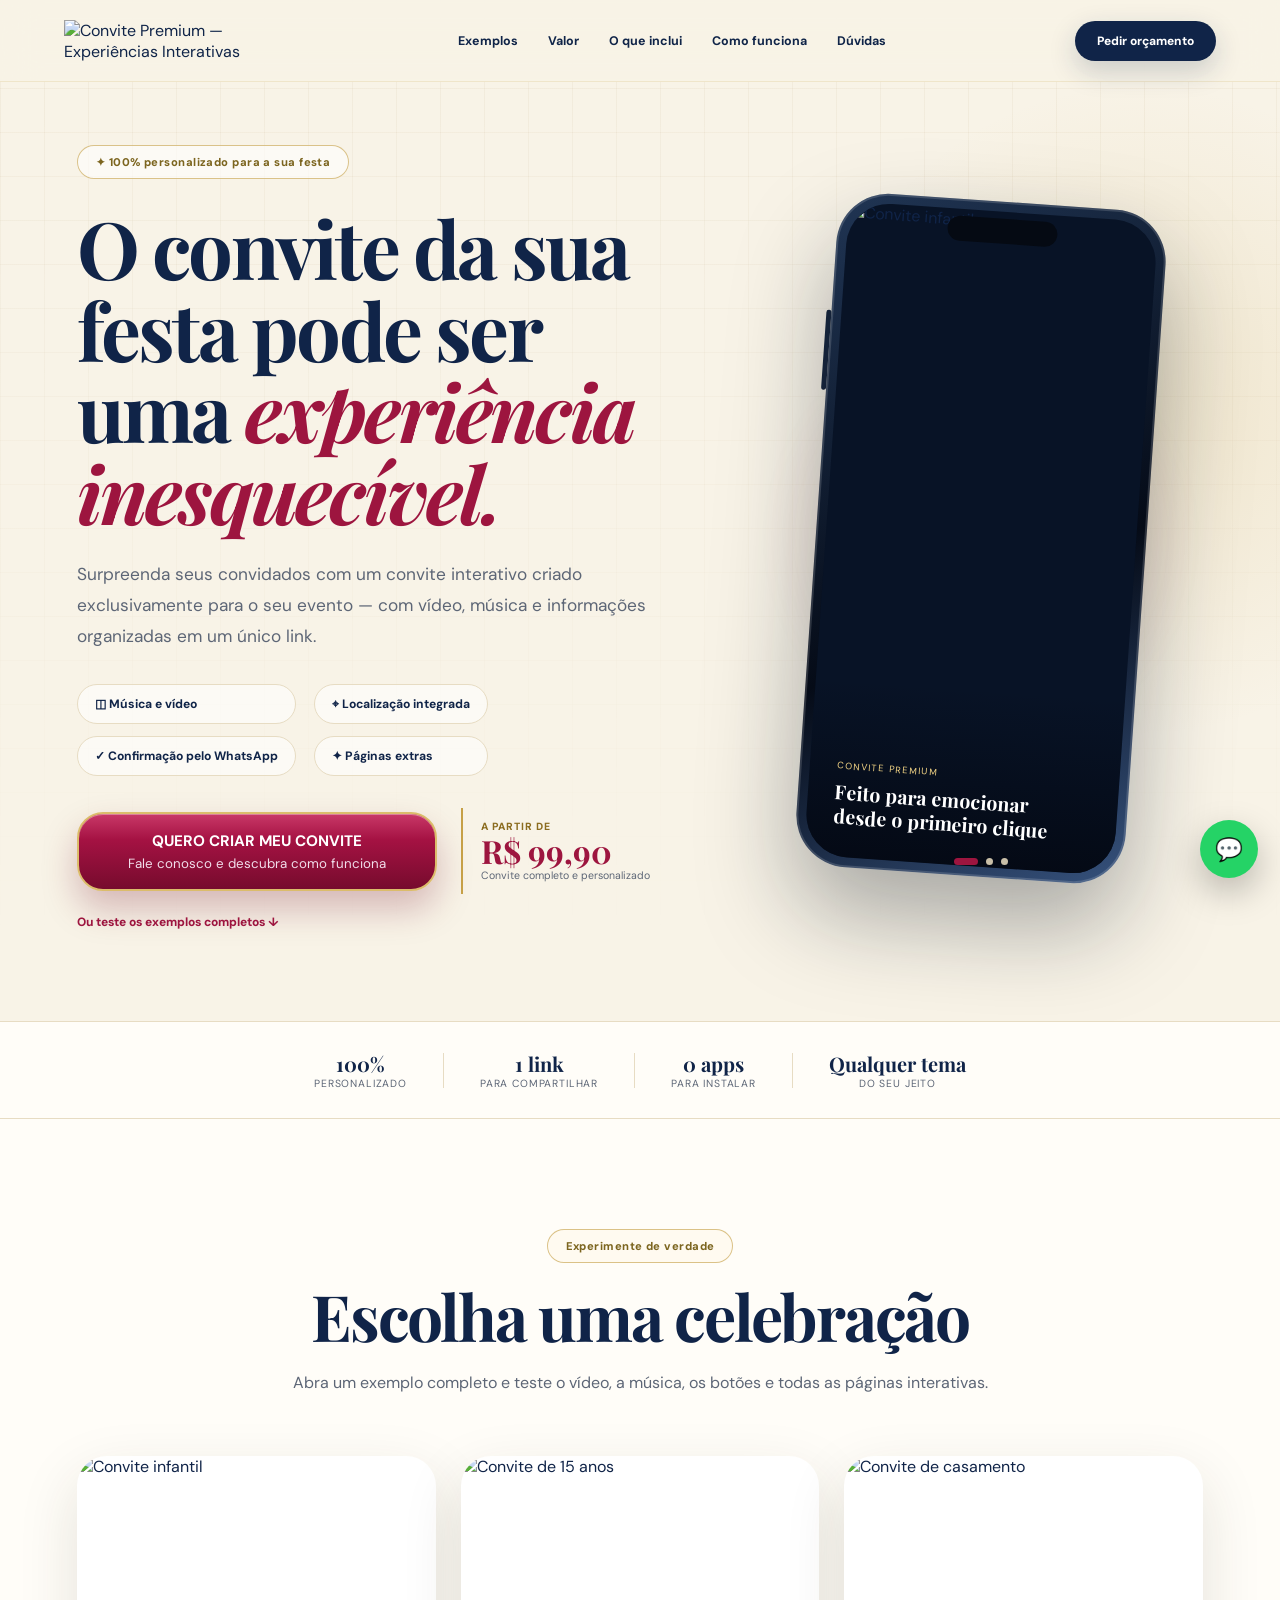
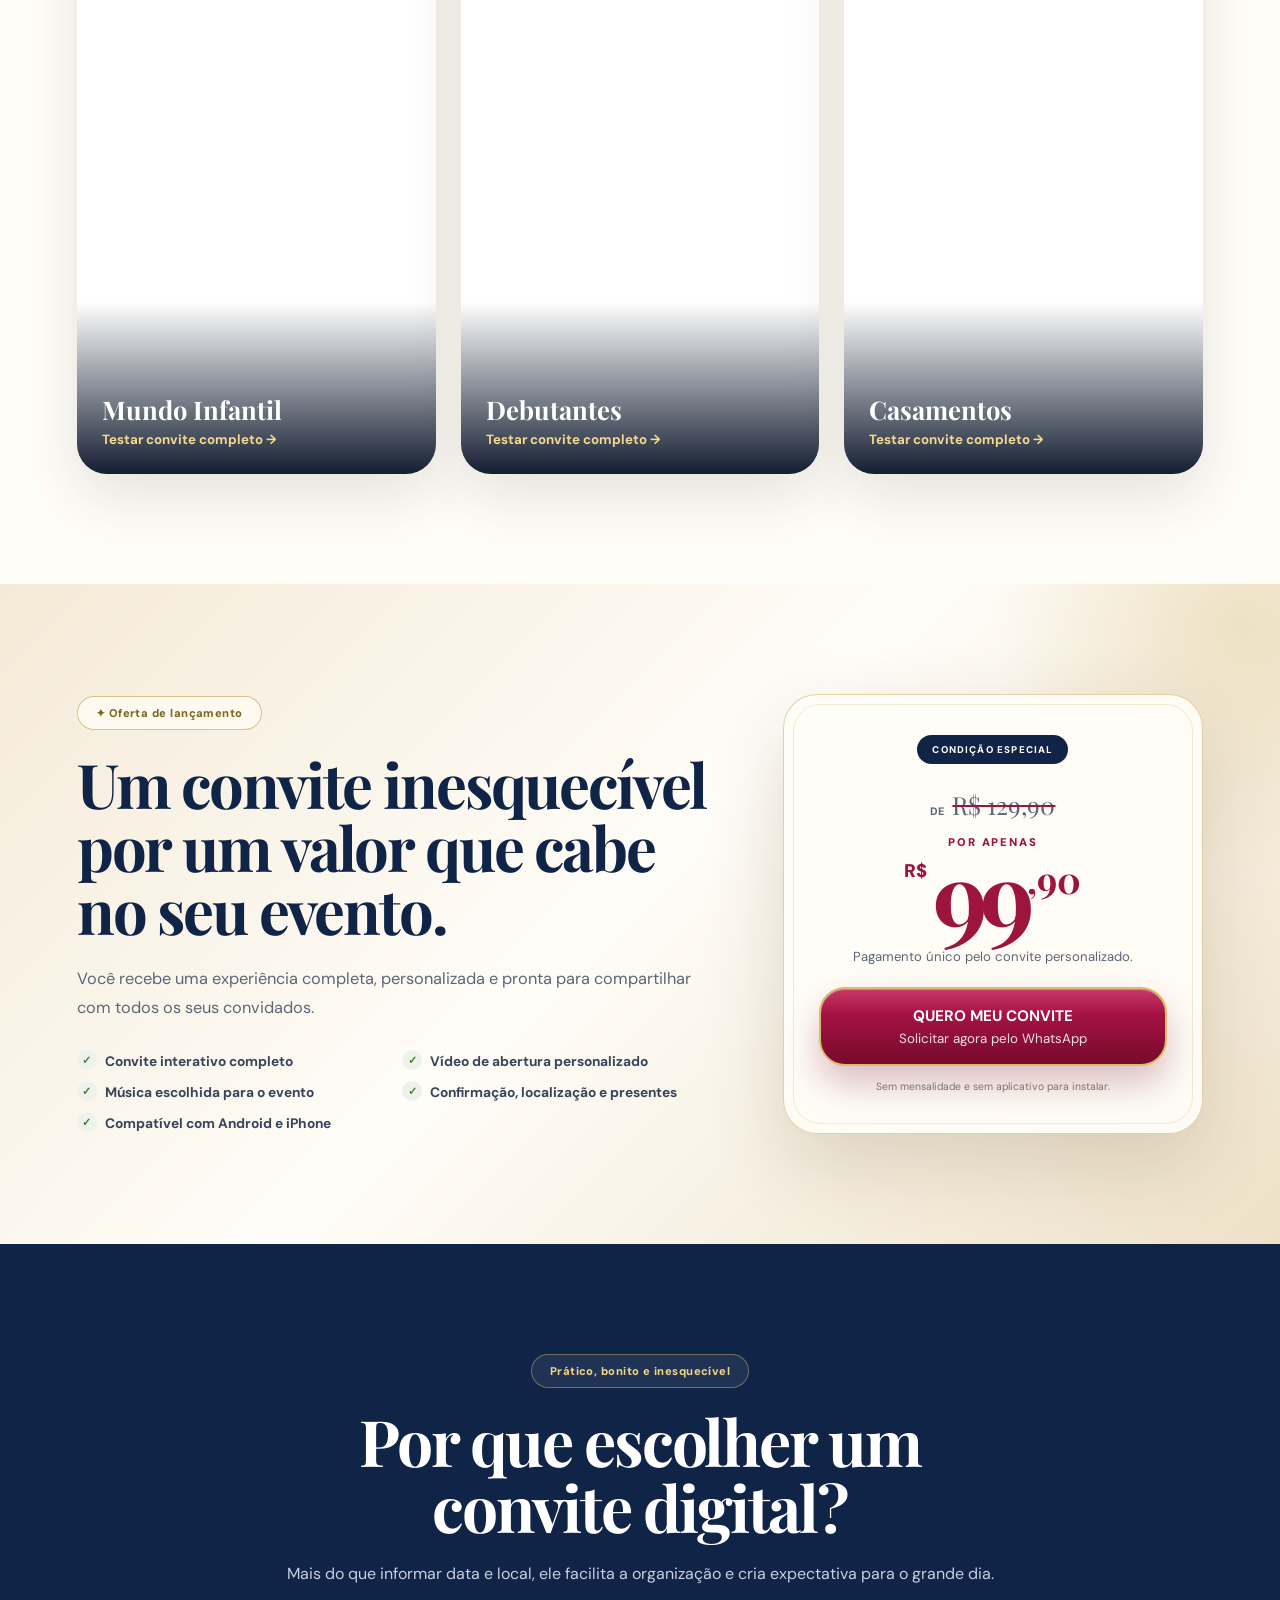
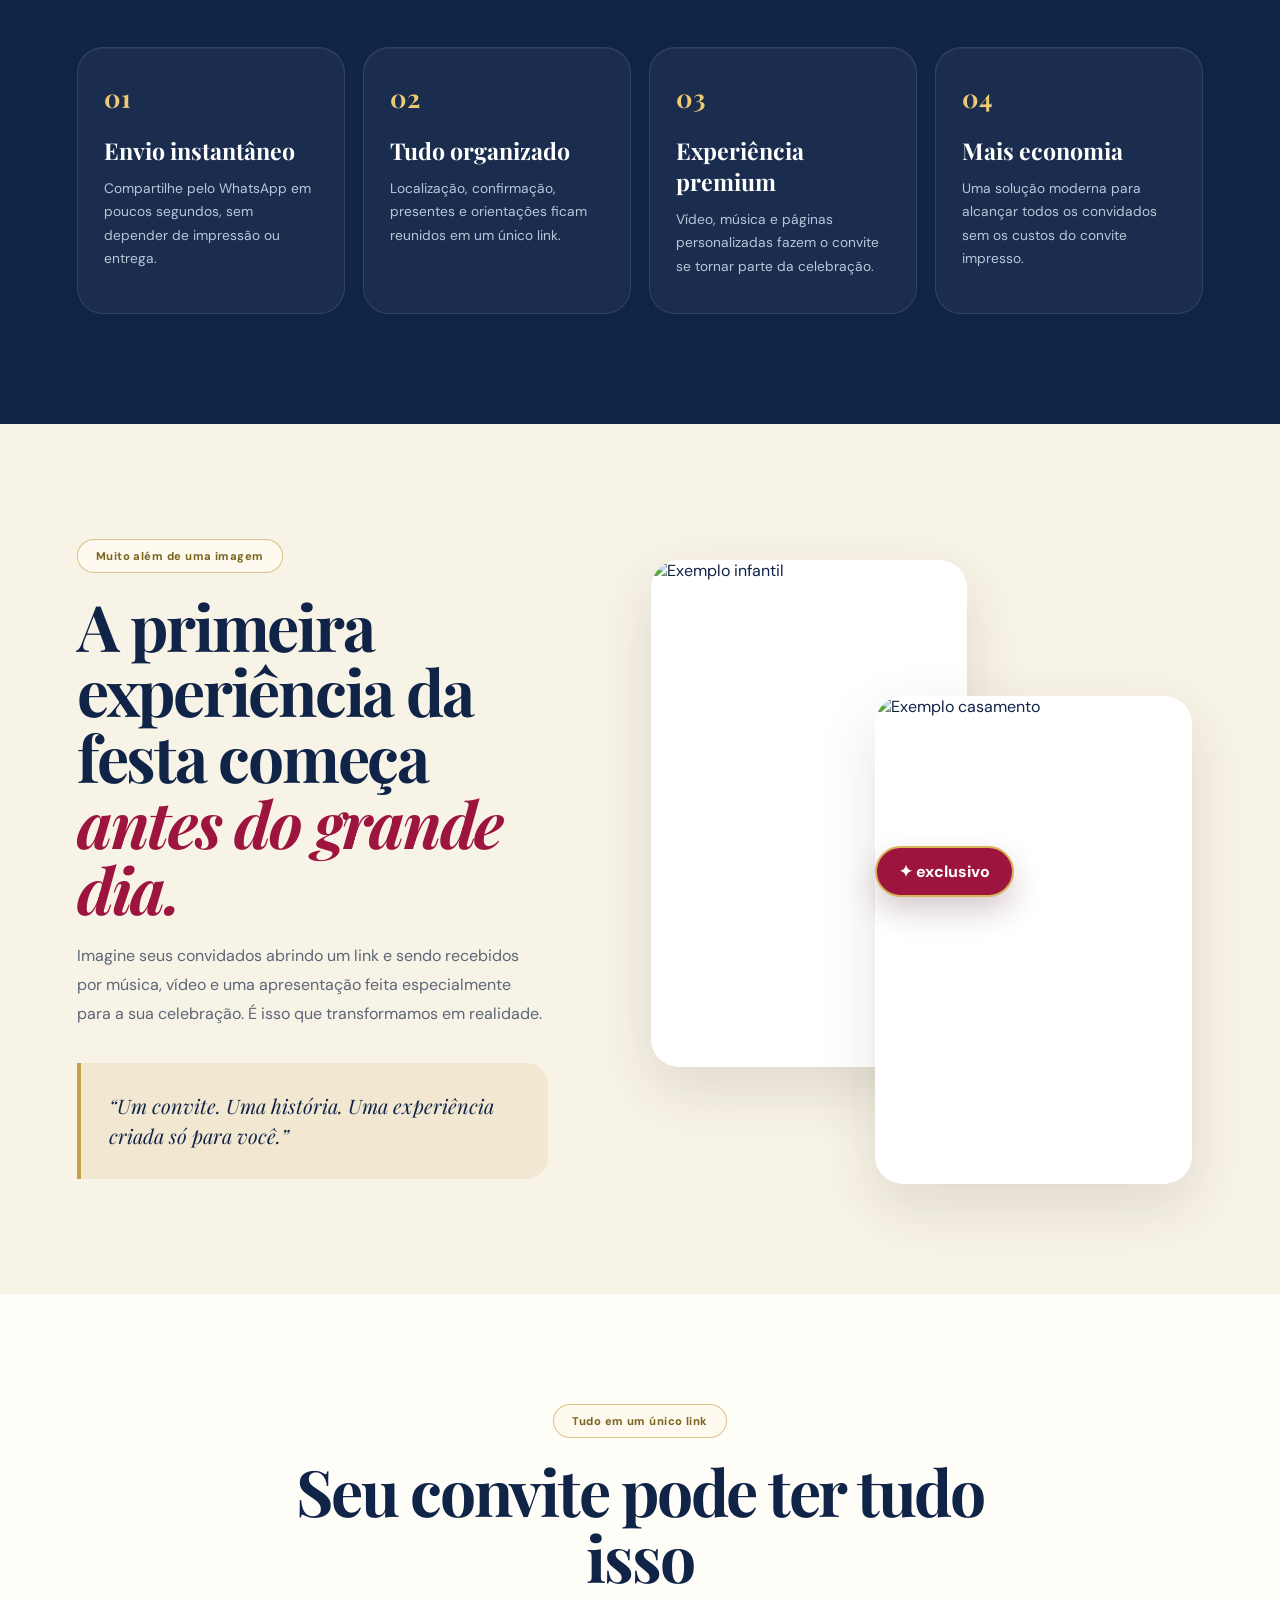
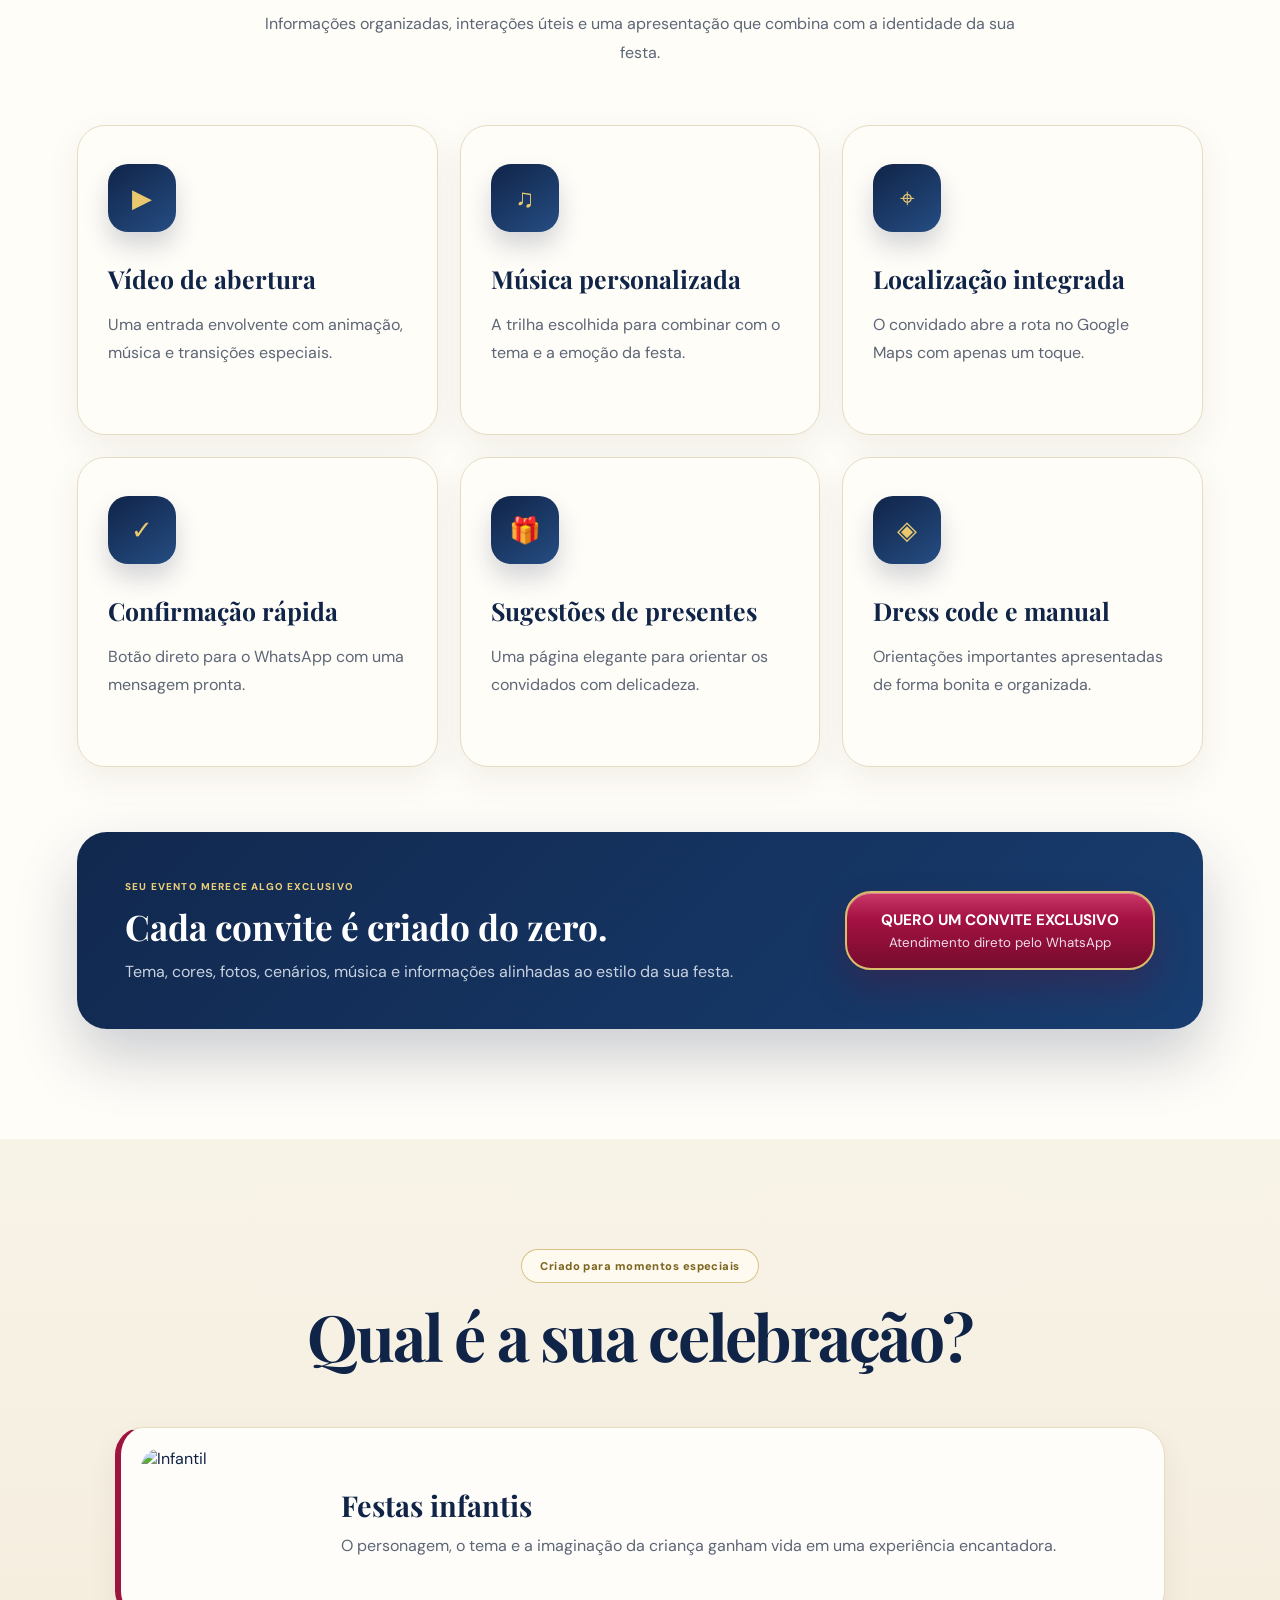
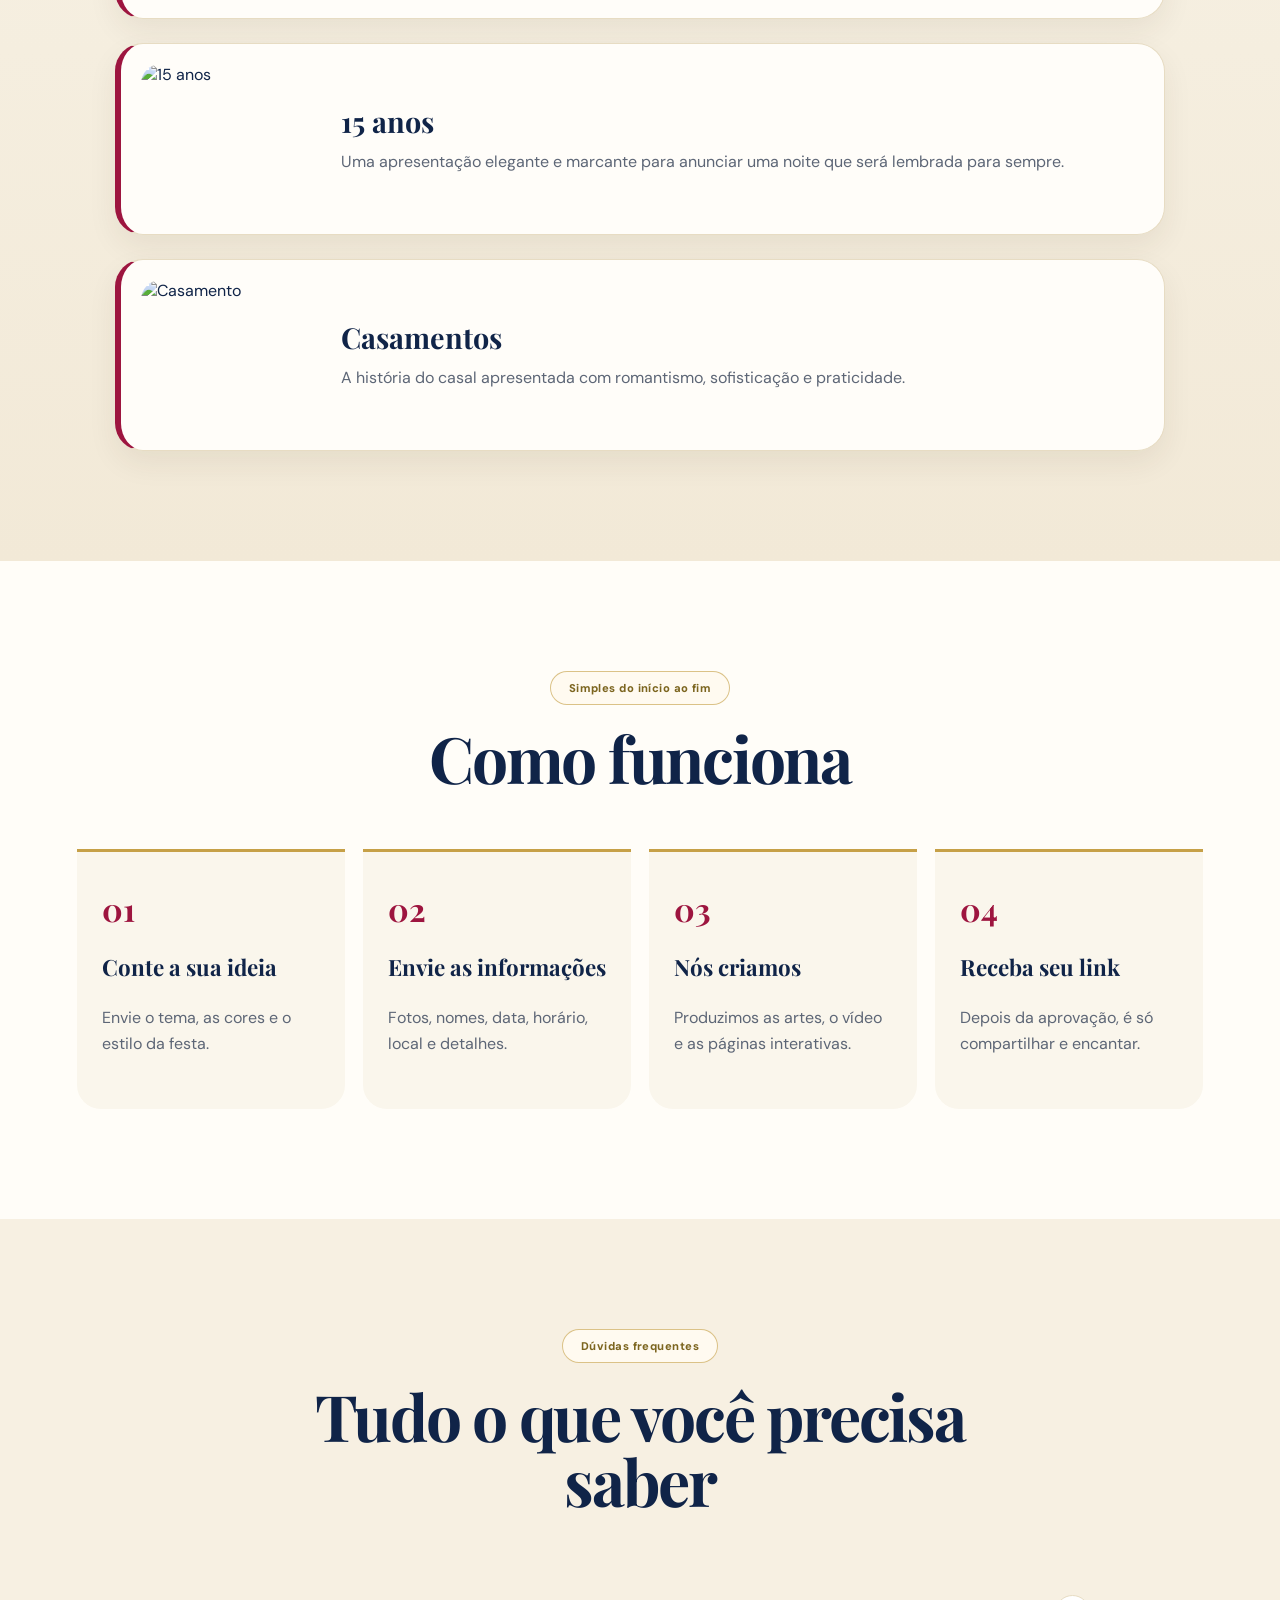
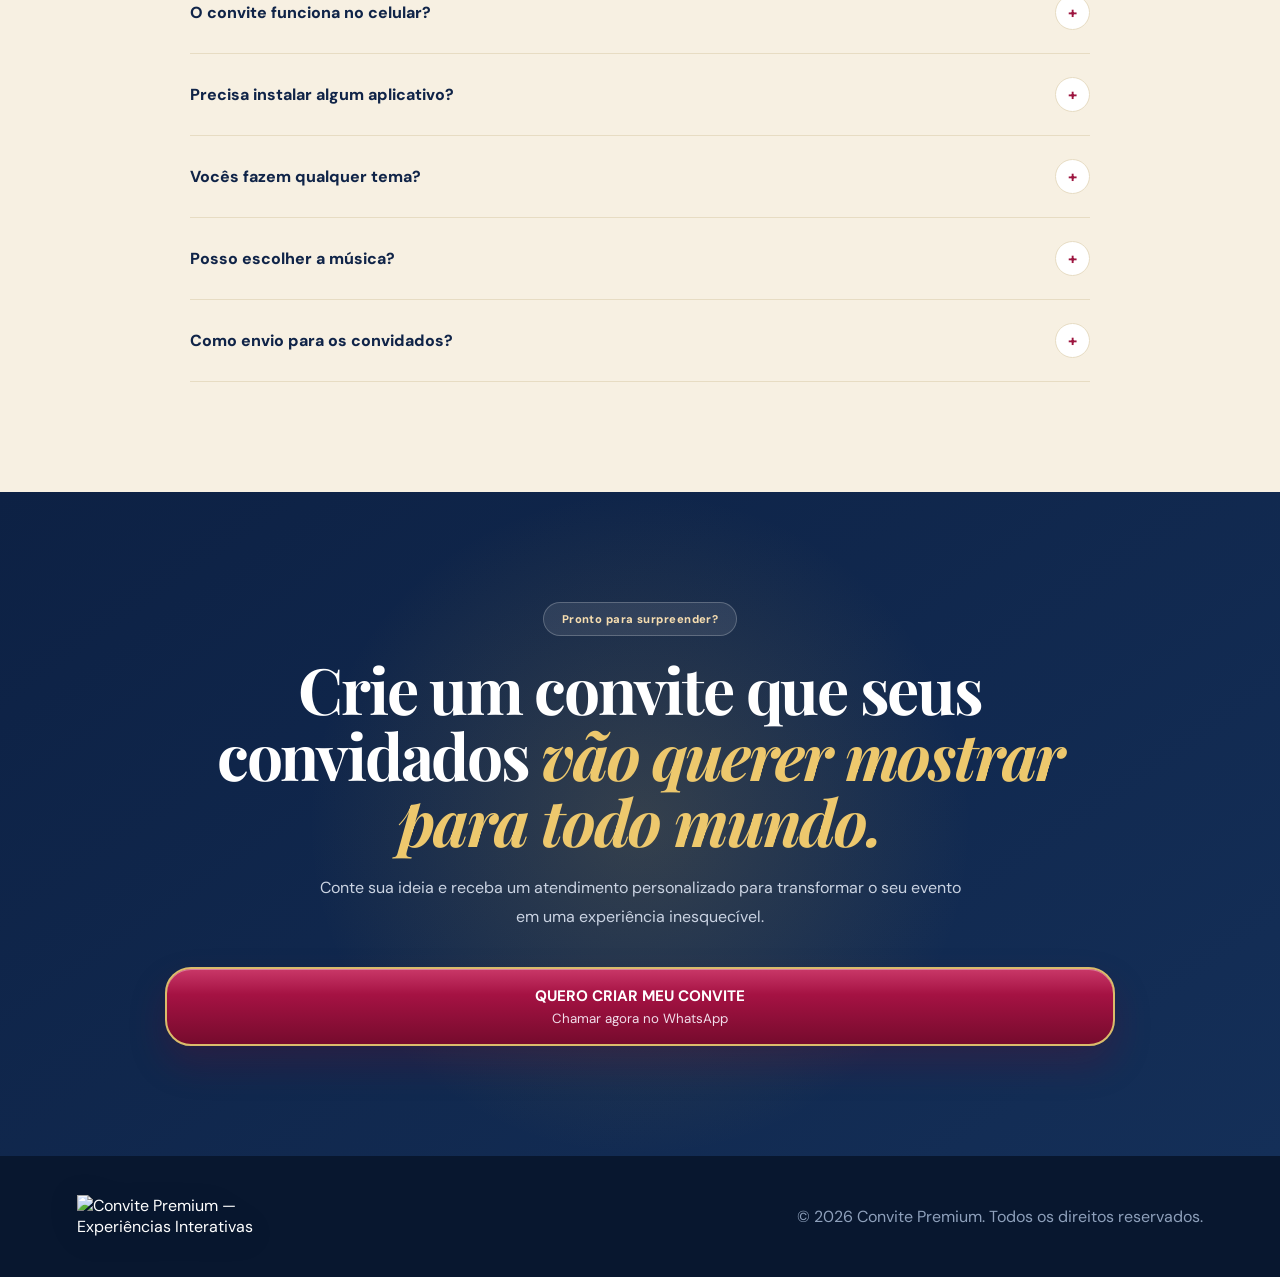
==== index.html @ 874ed254 "Add files via upload" ====
<!DOCTYPE html>
<html lang="pt-BR">
<head>
  <meta charset="UTF-8" />
  <meta name="viewport" content="width=device-width, initial-scale=1.0" />
  <meta name="description" content="Convites interativos personalizados para festas infantis, 15 anos e casamentos." />
  <meta property="og:title" content="Convite Premium | Convites Interativos" />
  <meta property="og:description" content="Uma experiência personalizada com vídeo, música e páginas interativas." />
  <meta property="og:image" content="assets/capa-15anos.webp" />
  <title>Convite Premium | Convites Interativos</title>
  <link rel="preconnect" href="https://fonts.googleapis.com">
  <link rel="preconnect" href="https://fonts.gstatic.com" crossorigin>
  <link href="https://fonts.googleapis.com/css2?family=DM+Sans:wght@400;500;600;700;800&family=Playfair+Display:ital,wght@0,700;1,600&display=swap" rel="stylesheet">
  <link rel="stylesheet" href="style.css" />
</head>
<body>
  <header class="topbar">
    <a href="#inicio" class="brand brand-logo" aria-label="Convite Premium — início"><img src="assets/logo-convite-premium.webp" alt="Convite Premium — Experiências Interativas"></a>
    <nav><a href="#exemplos">Exemplos</a><a href="#oferta">Valor</a><a href="#inclui">O que inclui</a><a href="#como-funciona">Como funciona</a><a href="#faq">Dúvidas</a></nav>
    <a class="top-cta js-whatsapp" href="#">Pedir orçamento</a>
  </header>

  <main>
    <section class="hero" id="inicio">
      <div class="hero-grid"></div>
      <div class="hero-copy reveal">
        <span class="pill">✦ 100% personalizado para a sua festa</span>
        <h1>O convite da sua festa pode ser uma <em>experiência inesquecível.</em></h1>
        <p>Surpreenda seus convidados com um convite interativo criado exclusivamente para o seu evento — com vídeo, música e informações organizadas em um único link.</p>
        <div class="hero-benefits">
          <span>◫ Música e vídeo</span><span>⌖ Localização integrada</span><span>✓ Confirmação pelo WhatsApp</span><span>✦ Páginas extras</span>
        </div>
        <div class="cta-stack">
          <a class="cta-main js-whatsapp" href="#"><strong>QUERO CRIAR MEU CONVITE</strong><small>Fale conosco e descubra como funciona</small></a>
          <div class="hero-price-note"><span>A partir de</span><strong>R$ 99,90</strong><small>Convite completo e personalizado</small></div>
        </div>
        <a class="cta-link hero-demo-link" href="#exemplos">Ou teste os exemplos completos ↓</a>
      </div>

      <div class="hero-phone reveal">
        <div class="phone-aura"></div>
        <div class="phone-shell">
          <div class="phone-side"></div><div class="phone-notch"></div>
          <div class="phone-slider">
            <img src="assets/capa-infantil.webp" alt="Convite infantil" class="phone-slide active">
            <img src="assets/capa-15anos.webp" alt="Convite de 15 anos" class="phone-slide">
            <img src="assets/capa-casamento.webp" alt="Convite de casamento" class="phone-slide">
            <div class="phone-caption"><span>Convite Premium</span><strong>Feito para emocionar<br>desde o primeiro clique</strong></div>
          </div>
        </div>
        <div class="slide-dots"><button class="active" aria-label="Infantil"></button><button aria-label="15 anos"></button><button aria-label="Casamento"></button></div>
      </div>
    </section>

    <section class="proof-bar">
      <div><b>100%</b><span>Personalizado</span></div><i></i><div><b>1 link</b><span>Para compartilhar</span></div><i></i><div><b>0 apps</b><span>Para instalar</span></div><i></i><div><b>Qualquer tema</b><span>Do seu jeito</span></div>
    </section>

    <section class="section examples" id="exemplos">
      <div class="section-intro reveal"><span class="pill light">Experimente de verdade</span><h2>Escolha uma celebração</h2><p>Abra um exemplo completo e teste o vídeo, a música, os botões e todas as páginas interativas.</p></div>
      <div class="example-carousel">
        <div class="example-grid" id="exampleCarousel">
          <article class="example-card reveal"><a class="js-demo-link" data-demo="infantil" href="#"><img src="assets/capa-infantil.webp" alt="Convite infantil"><span class="example-overlay"><b>Mundo Infantil</b><small>Testar convite completo →</small></span></a></article>
          <article class="example-card reveal"><a class="js-demo-link" data-demo="quinzeAnos" href="#"><img src="assets/capa-15anos.webp" alt="Convite de 15 anos"><span class="example-overlay"><b>Debutantes</b><small>Testar convite completo →</small></span></a></article>
          <article class="example-card reveal"><a class="js-demo-link" data-demo="casamento" href="#"><img src="assets/capa-casamento.webp" alt="Convite de casamento"><span class="example-overlay"><b>Casamentos</b><small>Testar convite completo →</small></span></a></article>
        </div>
        <div class="example-nav" aria-label="Navegação dos exemplos">
          <span class="drag-hint" aria-hidden="true">Arraste para o lado <b>→</b></span>
          <div class="example-dots">
            <button class="active" type="button" aria-label="Ver convite infantil"></button>
            <button type="button" aria-label="Ver convite de 15 anos"></button>
            <button type="button" aria-label="Ver convite de casamento"></button>
          </div>
        </div>
      </div>
    </section>

    <section class="section pricing" id="oferta">
      <div class="pricing-wrap reveal">
        <div class="pricing-copy">
          <span class="pill light">✦ Oferta de lançamento</span>
          <h2>Um convite inesquecível por um valor que cabe no seu evento.</h2>
          <p>Você recebe uma experiência completa, personalizada e pronta para compartilhar com todos os seus convidados.</p>
          <ul class="pricing-list">
            <li>Convite interativo completo</li>
            <li>Vídeo de abertura personalizado</li>
            <li>Música escolhida para o evento</li>
            <li>Confirmação, localização e presentes</li>
            <li>Compatível com Android e iPhone</li>
          </ul>
        </div>
        <div class="price-card">
          <span class="price-label">CONDIÇÃO ESPECIAL</span>
          <div class="old-price"><small>De</small><del>R$ 129,90</del></div>
          <div class="price-callout">POR APENAS</div>
          <div class="new-price"><sup>R$</sup><strong>99</strong><span>,90</span></div>
          <p>Pagamento único pelo convite personalizado.</p>
          <a class="cta-main compact js-whatsapp" href="#"><strong>QUERO MEU CONVITE</strong><small>Solicitar agora pelo WhatsApp</small></a>
          <small class="price-footnote">Sem mensalidade e sem aplicativo para instalar.</small>
        </div>
      </div>
    </section>

    <section class="section digital-benefits">
      <div class="section-intro reveal"><span class="pill light">Prático, bonito e inesquecível</span><h2>Por que escolher um convite digital?</h2><p>Mais do que informar data e local, ele facilita a organização e cria expectativa para o grande dia.</p></div>
      <div class="benefit-grid">
        <article class="benefit-card reveal"><b>01</b><h3>Envio instantâneo</h3><p>Compartilhe pelo WhatsApp em poucos segundos, sem depender de impressão ou entrega.</p></article>
        <article class="benefit-card reveal"><b>02</b><h3>Tudo organizado</h3><p>Localização, confirmação, presentes e orientações ficam reunidos em um único link.</p></article>
        <article class="benefit-card reveal"><b>03</b><h3>Experiência premium</h3><p>Vídeo, música e páginas personalizadas fazem o convite se tornar parte da celebração.</p></article>
        <article class="benefit-card reveal"><b>04</b><h3>Mais economia</h3><p>Uma solução moderna para alcançar todos os convidados sem os custos do convite impresso.</p></article>
      </div>
    </section>

    <section class="section story">
      <div class="story-copy reveal"><span class="pill light">Muito além de uma imagem</span><h2>A primeira experiência da festa começa <em>antes do grande dia.</em></h2><p>Imagine seus convidados abrindo um link e sendo recebidos por música, vídeo e uma apresentação feita especialmente para a sua celebração. É isso que transformamos em realidade.</p><blockquote>“Um convite. Uma história. Uma experiência criada só para você.”</blockquote></div>
      <div class="story-showcase reveal"><div class="story-image one"><img src="assets/capa-infantil.webp" alt="Exemplo infantil"></div><div class="story-image two"><img src="assets/capa-casamento.webp" alt="Exemplo casamento"></div><div class="story-badge">✦ exclusivo</div></div>
    </section>

    <section class="section include" id="inclui">
      <div class="section-intro reveal"><span class="pill light">Tudo em um único link</span><h2>Seu convite pode ter tudo isso</h2><p>Informações organizadas, interações úteis e uma apresentação que combina com a identidade da sua festa.</p></div>
      <div class="feature-grid">
        <article class="feature-card reveal"><div>▶</div><h3>Vídeo de abertura</h3><p>Uma entrada envolvente com animação, música e transições especiais.</p></article>
        <article class="feature-card reveal"><div>♫</div><h3>Música personalizada</h3><p>A trilha escolhida para combinar com o tema e a emoção da festa.</p></article>
        <article class="feature-card reveal"><div>⌖</div><h3>Localização integrada</h3><p>O convidado abre a rota no Google Maps com apenas um toque.</p></article>
        <article class="feature-card reveal"><div>✓</div><h3>Confirmação rápida</h3><p>Botão direto para o WhatsApp com uma mensagem pronta.</p></article>
        <article class="feature-card reveal"><div>🎁</div><h3>Sugestões de presentes</h3><p>Uma página elegante para orientar os convidados com delicadeza.</p></article>
        <article class="feature-card reveal"><div>◈</div><h3>Dress code e manual</h3><p>Orientações importantes apresentadas de forma bonita e organizada.</p></article>
      </div>
      <div class="wide-cta reveal"><div><span>Seu evento merece algo exclusivo</span><h3>Cada convite é criado do zero.</h3><p>Tema, cores, fotos, cenários, música e informações alinhadas ao estilo da sua festa.</p></div><a class="cta-main compact js-whatsapp" href="#"><strong>QUERO UM CONVITE EXCLUSIVO</strong><small>Atendimento direto pelo WhatsApp</small></a></div>
    </section>

    <section class="section audience">
      <div class="section-intro reveal"><span class="pill light">Criado para momentos especiais</span><h2>Qual é a sua celebração?</h2></div>
      <div class="audience-list">
        <article class="audience-card reveal"><img src="assets/capa-infantil.webp" alt="Infantil"><div><h3>Festas infantis</h3><p>O personagem, o tema e a imaginação da criança ganham vida em uma experiência encantadora.</p></div></article>
        <article class="audience-card reveal"><img src="assets/capa-15anos.webp" alt="15 anos"><div><h3>15 anos</h3><p>Uma apresentação elegante e marcante para anunciar uma noite que será lembrada para sempre.</p></div></article>
        <article class="audience-card reveal"><img src="assets/capa-casamento.webp" alt="Casamento"><div><h3>Casamentos</h3><p>A história do casal apresentada com romantismo, sofisticação e praticidade.</p></div></article>
      </div>
    </section>

    <section class="section process" id="como-funciona">
      <div class="section-intro reveal"><span class="pill light">Simples do início ao fim</span><h2>Como funciona</h2></div>
      <div class="steps">
        <article class="reveal"><b>01</b><h3>Conte a sua ideia</h3><p>Envie o tema, as cores e o estilo da festa.</p></article>
        <article class="reveal"><b>02</b><h3>Envie as informações</h3><p>Fotos, nomes, data, horário, local e detalhes.</p></article>
        <article class="reveal"><b>03</b><h3>Nós criamos</h3><p>Produzimos as artes, o vídeo e as páginas interativas.</p></article>
        <article class="reveal"><b>04</b><h3>Receba seu link</h3><p>Depois da aprovação, é só compartilhar e encantar.</p></article>
      </div>
    </section>

    <section class="section faq" id="faq">
      <div class="section-intro reveal"><span class="pill light">Dúvidas frequentes</span><h2>Tudo o que você precisa saber</h2></div>
      <div class="faq-list reveal">
        <details><summary>O convite funciona no celular?<i>+</i></summary><p>Sim. Ele é criado especialmente para celulares e também pode ser aberto em computadores.</p></details>
        <details><summary>Precisa instalar algum aplicativo?<i>+</i></summary><p>Não. O convidado recebe um link e acessa diretamente pelo navegador.</p></details>
        <details><summary>Vocês fazem qualquer tema?<i>+</i></summary><p>Sim. Criamos de acordo com o tema, as cores e o estilo da sua festa.</p></details>
        <details><summary>Posso escolher a música?<i>+</i></summary><p>Sim. A trilha pode ser escolhida pelo cliente e usada no convite.</p></details>
        <details><summary>Como envio para os convidados?<i>+</i></summary><p>Você recebe um link exclusivo e pode enviá-lo pelo WhatsApp, Instagram ou onde preferir.</p></details>
      </div>
    </section>

    <section class="final-cta section">
      <div class="final-inner reveal"><span class="pill dark">Pronto para surpreender?</span><h2>Crie um convite que seus convidados <em>vão querer mostrar para todo mundo.</em></h2><p>Conte sua ideia e receba um atendimento personalizado para transformar o seu evento em uma experiência inesquecível.</p><a class="cta-main js-whatsapp" href="#"><strong>QUERO CRIAR MEU CONVITE</strong><small>Chamar agora no WhatsApp</small></a></div>
    </section>
  </main>

  <footer><a href="#inicio" class="brand brand-logo footer-logo" aria-label="Convite Premium — início"><img src="assets/logo-convite-premium.webp" alt="Convite Premium — Experiências Interativas"></a><p>© <span id="year"></span> Convite Premium. Todos os direitos reservados.</p></footer>
  <a class="whatsapp-float js-whatsapp" href="#" aria-label="Falar no WhatsApp">💬</a>
  <script src="config.js"></script><script src="script.js"></script>
</body>
</html>
---- style.css ----
:root{--cream:#f8f3e7;--paper:#fffdf8;--navy:#102448;--wine:#9d153f;--wine-dark:#720b2b;--gold:#c6a047;--muted:#5d6676;--line:#e7dcc3;--shadow:0 22px 60px rgba(52,43,24,.13)}*{box-sizing:border-box}html{scroll-behavior:smooth}body{margin:0;font-family:"DM Sans",sans-serif;background:var(--cream);color:var(--navy);overflow-x:hidden}a{text-decoration:none;color:inherit}img{display:block;max-width:100%}.topbar{height:82px;position:fixed;z-index:100;top:0;left:0;right:0;display:flex;align-items:center;justify-content:space-between;padding:0 max(5vw,24px);background:rgba(248,243,231,.92);backdrop-filter:blur(18px);border-bottom:1px solid rgba(198,160,71,.18)}.brand{display:flex;align-items:center;gap:11px}.brand-logo{display:flex;align-items:center;flex:0 0 auto}.brand-logo img{width:205px;height:auto;max-height:70px;object-fit:contain}.footer-logo img{width:230px;filter:drop-shadow(0 5px 14px rgba(0,0,0,.18))}.brand-mark{width:43px;height:43px;display:grid;place-items:center;border-radius:50%;background:linear-gradient(145deg,var(--navy),#244b84);color:#fff;border:2px solid #d9b965;font-family:"Playfair Display";font-weight:700}.brand strong,.brand small{display:block}.brand strong{font-family:"Playfair Display";font-size:1.03rem}.brand small{font-size:.62rem;letter-spacing:.12em;text-transform:uppercase;color:var(--muted)}nav{display:flex;gap:30px;font-size:.78rem;font-weight:700}nav a:hover{color:var(--wine)}.top-cta{padding:12px 22px;border-radius:999px;background:var(--navy);color:#fff;font-size:.75rem;font-weight:800;box-shadow:0 10px 28px rgba(16,36,72,.2)}.hero{min-height:900px;padding:145px max(6vw,24px) 90px;position:relative;display:grid;grid-template-columns:1.05fr .75fr;align-items:center;gap:60px;overflow:hidden}.hero-grid{position:absolute;inset:0;background-image:linear-gradient(rgba(169,142,86,.065) 1px,transparent 1px),linear-gradient(90deg,rgba(169,142,86,.065) 1px,transparent 1px);background-size:44px 44px;mask-image:linear-gradient(to bottom,#000 10%,transparent 92%);pointer-events:none}.hero:before{content:"";position:absolute;width:680px;height:680px;border-radius:50%;right:-200px;top:70px;background:radial-gradient(circle,rgba(198,160,71,.17),transparent 68%)}.hero-copy{max-width:780px;position:relative;z-index:2}.pill{display:inline-flex;align-items:center;gap:8px;padding:9px 18px;border:1px solid rgba(198,160,71,.62);border-radius:999px;background:rgba(255,255,255,.58);color:#7c651f;font-size:.7rem;font-weight:800;letter-spacing:.04em}.pill.light{background:#fffaf0}.pill.dark{background:rgba(255,255,255,.09);border-color:rgba(255,255,255,.22);color:#f6ddb0}.hero h1,.section h2{font-family:"Playfair Display",serif;letter-spacing:-.035em;line-height:1.03}.hero h1{font-size:clamp(3.5rem,6.2vw,6.7rem);margin:28px 0 25px}.hero h1 em,.section h2 em,.final-cta h2 em{font-style:italic;color:var(--wine)}.hero-copy>p{font-size:1.08rem;line-height:1.8;max-width:690px;color:var(--muted)}.hero-benefits{display:grid;grid-template-columns:repeat(2,max-content);gap:12px 18px;margin:32px 0}.hero-benefits span{padding:11px 17px;border:1px solid var(--line);border-radius:999px;background:rgba(255,255,255,.6);font-size:.76rem;font-weight:700}.cta-stack{display:flex;align-items:center;gap:24px;margin-top:28px}.cta-main{min-width:360px;display:flex;flex-direction:column;text-align:center;padding:17px 26px;border-radius:26px;background:linear-gradient(#c93868 0%,#a51243 34%,#760b2d 100%);color:#fff;border:2px solid #dbbc6b;box-shadow:0 18px 35px rgba(112,8,40,.25),inset 0 1px rgba(255,255,255,.35);transition:.25s}.cta-main:hover{transform:translateY(-3px);filter:brightness(1.05)}.cta-main strong{font-size:.95rem}.cta-main small{margin-top:4px;color:#f1ddea}.cta-link{font-size:.75rem;font-weight:800;color:var(--wine)}.hero-phone{position:relative;min-height:650px;display:grid;place-items:center}.phone-aura{position:absolute;width:440px;height:440px;border-radius:50%;background:radial-gradient(circle,rgba(198,160,71,.32),rgba(157,21,63,.08),transparent 70%);filter:blur(8px)}.phone-shell{width:330px;aspect-ratio:9/18.4;padding:10px;border-radius:52px;background:linear-gradient(150deg,#203554,#050b17 58%,#36527d);box-shadow:0 45px 95px rgba(17,25,38,.35),inset 0 0 0 2px rgba(255,255,255,.15);transform:rotate(4deg);animation:float 5s ease-in-out infinite;position:relative;z-index:2}.phone-side{position:absolute;left:-5px;top:120px;width:5px;height:80px;border-radius:4px;background:#142238}.phone-notch{position:absolute;z-index:5;top:17px;left:50%;transform:translateX(-50%);width:110px;height:25px;border-radius:20px;background:#050a13}.phone-slider{height:100%;border-radius:43px;overflow:hidden;position:relative;background:#081326}.phone-slide{position:absolute;inset:0;width:100%;height:100%;object-fit:cover;opacity:0;transform:scale(1.04);transition:opacity .85s ease,transform 1.2s ease}.phone-slide.active{opacity:1;transform:scale(1)}.phone-caption{position:absolute;z-index:3;left:0;right:0;bottom:0;padding:80px 27px 28px;color:#fff;background:linear-gradient(transparent,rgba(4,9,20,.94))}.phone-caption span{display:block;text-transform:uppercase;letter-spacing:.15em;color:#f5d686;font-size:.58rem}.phone-caption strong{display:block;margin-top:8px;font-family:"Playfair Display";font-size:1.22rem;line-height:1.25}.slide-dots{display:flex;gap:8px;position:absolute;bottom:10px;z-index:3}.slide-dots button{width:7px;height:7px;padding:0;border:0;border-radius:50%;background:#c9bfa8}.slide-dots button.active{width:24px;border-radius:10px;background:var(--wine)}.proof-bar{display:flex;justify-content:center;align-items:center;gap:36px;padding:28px max(5vw,20px);background:var(--paper);border-top:1px solid var(--line);border-bottom:1px solid var(--line)}.proof-bar div{text-align:center}.proof-bar b,.proof-bar span{display:block}.proof-bar b{font-family:"Playfair Display";font-size:1.25rem}.proof-bar span{font-size:.65rem;color:var(--muted);text-transform:uppercase;letter-spacing:.08em}.proof-bar i{width:1px;height:35px;background:var(--line)}.section{padding:110px max(6vw,24px)}.section-intro{text-align:center;max-width:760px;margin:0 auto 58px}.section h2{font-size:clamp(3rem,5vw,5.5rem);margin:20px 0}.section-intro p,.story-copy>p,.wide-cta p{color:var(--muted);line-height:1.8}.examples{background:var(--paper)}.example-carousel{max-width:1300px;margin:auto}.example-nav{display:none}.example-dots{display:flex;justify-content:center;align-items:center;gap:8px}.example-dots button{width:8px;height:8px;padding:0;border:0;border-radius:999px;background:#d8ccb3;transition:.28s;cursor:pointer}.example-dots button.active{width:28px;background:var(--wine)}.drag-hint{font-size:.72rem;font-weight:800;color:var(--wine);letter-spacing:.02em}.drag-hint b{display:inline-block;animation:hintArrow 1.25s ease-in-out infinite}@keyframes hintArrow{0%,100%{transform:translateX(0)}50%{transform:translateX(5px)}}.example-grid{max-width:1300px;margin:auto;display:grid;grid-template-columns:repeat(3,1fr);gap:25px}.example-card{border-radius:30px;overflow:hidden;box-shadow:var(--shadow);background:#fff}.example-card a{display:block;position:relative;aspect-ratio:9/15.5;overflow:hidden}.example-card img{width:100%;height:100%;object-fit:cover;transition:.5s}.example-overlay{position:absolute;inset:auto 0 0;padding:90px 25px 26px;color:#fff;background:linear-gradient(transparent,rgba(7,18,38,.95))}.example-overlay b,.example-overlay small{display:block}.example-overlay b{font-family:"Playfair Display";font-size:1.6rem}.example-overlay small{margin-top:5px;color:#f4d98f;font-weight:700}@media (hover:hover) and (pointer:fine){.example-card:hover img{transform:scale(1.05)}}.story{display:grid;grid-template-columns:.9fr 1.1fr;align-items:center;gap:80px;position:relative}.story-copy blockquote{margin:35px 0 0;padding:28px;border-left:4px solid var(--gold);background:#f2e8d1;border-radius:0 22px 22px 0;font-family:"Playfair Display";font-style:italic;font-size:1.25rem;line-height:1.5}.story-showcase{height:650px;position:relative}.story-image{position:absolute;overflow:hidden;border-radius:28px;box-shadow:var(--shadow);background:#fff}.story-image img{width:100%;height:100%;object-fit:cover}.story-image.one{width:55%;height:78%;left:4%;top:4%}.story-image.two{width:55%;height:75%;right:2%;bottom:0}.story-badge{position:absolute;z-index:3;left:43%;top:48%;padding:13px 22px;border-radius:999px;background:var(--wine);color:#fff;border:2px solid #d7b45c;font-weight:800;box-shadow:0 14px 30px rgba(75,16,34,.22)}.include{background:var(--paper)}.feature-grid{max-width:1250px;margin:auto;display:grid;grid-template-columns:repeat(3,1fr);gap:22px}.feature-card{min-height:310px;padding:38px 30px;border:1px solid var(--line);border-radius:28px;background:#fffdf8;box-shadow:0 12px 35px rgba(60,47,20,.07);transition:.25s}.feature-card:hover{transform:translateY(-5px);box-shadow:var(--shadow)}.feature-card>div{width:68px;height:68px;display:grid;place-items:center;border-radius:20px;background:linear-gradient(145deg,var(--navy),#254d83);color:#e9c86e;font-size:1.6rem;box-shadow:0 14px 25px rgba(16,36,72,.18)}.feature-card h3{font-family:"Playfair Display";font-size:1.55rem;margin:30px 0 12px}.feature-card p{color:var(--muted);line-height:1.75}.wide-cta{max-width:1250px;margin:65px auto 0;padding:42px 48px;display:flex;justify-content:space-between;align-items:center;gap:30px;border-radius:30px;background:linear-gradient(135deg,#11284e,#183d70);color:#fff;box-shadow:0 28px 60px rgba(16,36,72,.22)}.wide-cta span{text-transform:uppercase;letter-spacing:.12em;font-size:.62rem;color:#ebce78;font-weight:800}.wide-cta h3{font-family:"Playfair Display";font-size:2.2rem;margin:8px 0}.wide-cta p{margin:0;color:#c8d1df}.cta-main.compact{min-width:310px}.audience{background:linear-gradient(180deg,#f8f3e7,#f2e9d7)}.audience-list{max-width:1050px;margin:auto;display:grid;gap:24px}.audience-card{display:grid;grid-template-columns:170px 1fr;align-items:center;gap:30px;padding:20px 35px 20px 20px;border:1px solid var(--line);border-left:6px solid var(--wine);border-radius:28px;background:#fffdf9;box-shadow:0 12px 30px rgba(58,45,18,.07)}.audience-card img{width:170px;height:150px;object-fit:cover;border-radius:20px}.audience-card h3{font-family:"Playfair Display";font-size:1.8rem;margin:0 0 8px}.audience-card p{margin:0;color:var(--muted);line-height:1.7}.process{background:var(--paper)}.steps{max-width:1200px;margin:auto;display:grid;grid-template-columns:repeat(4,1fr);gap:18px}.steps article{padding:35px 25px;border-top:3px solid var(--gold);background:#faf6ec;border-radius:0 0 24px 24px}.steps b{font-family:"Playfair Display";font-size:2rem;color:var(--wine)}.steps h3{font-family:"Playfair Display";font-size:1.4rem}.steps p{color:var(--muted);line-height:1.65}.faq{background:#f7f0e2}.faq-list{max-width:900px;margin:auto}.faq-list details{padding:23px 0;border-bottom:1px solid var(--line)}.faq-list summary{display:flex;justify-content:space-between;align-items:center;list-style:none;cursor:pointer;font-weight:800}.faq-list summary::-webkit-details-marker{display:none}.faq-list summary i{font-style:normal;width:35px;height:35px;display:grid;place-items:center;border-radius:50%;background:#fff;border:1px solid var(--line);color:var(--wine)}.faq-list p{color:var(--muted);line-height:1.7}.final-cta{background:linear-gradient(145deg,#0d2144,#142f58);color:#fff;text-align:center;position:relative;overflow:hidden}.final-cta:before{content:"";position:absolute;width:700px;height:700px;border-radius:50%;left:50%;top:50%;transform:translate(-50%,-50%);background:radial-gradient(circle,rgba(198,160,71,.2),transparent 67%)}.final-inner{position:relative;z-index:2;max-width:950px;margin:auto}.final-cta h2{color:#fff}.final-cta h2 em{color:#edc86d}.final-cta p{color:#cad3e2;max-width:650px;margin:0 auto 35px;line-height:1.8}.final-cta .cta-main{margin:auto}footer{display:flex;justify-content:space-between;align-items:center;padding:34px max(6vw,24px);background:#08172f;color:#fff}footer .brand small,footer p{color:#8ea0bb}.whatsapp-float{position:fixed;z-index:120;right:22px;bottom:22px;width:58px;height:58px;display:grid;place-items:center;border-radius:50%;background:#25d366;font-size:1.4rem;box-shadow:0 14px 35px rgba(0,0,0,.25)}.reveal{opacity:0;transform:translateY(24px);transition:.75s ease}.reveal.visible{opacity:1;transform:none}@keyframes float{0%,100%{transform:rotate(4deg) translateY(0)}50%{transform:rotate(4deg) translateY(-12px)}}
@media(max-width:1050px){nav{display:none}.hero{grid-template-columns:1fr;text-align:center;padding-top:130px}.hero-copy{margin:auto}.hero-copy>p{margin-left:auto;margin-right:auto}.hero-benefits{justify-content:center}.cta-stack{justify-content:center}.hero-phone{min-height:620px}.story{grid-template-columns:1fr}.story-copy{text-align:center}.feature-grid{grid-template-columns:repeat(2,1fr)}.steps{grid-template-columns:repeat(2,1fr)}}
@media(max-width:720px){.example-card img,.example-card:hover img,.example-card:active img{transform:none!important;transition:none!important;}.topbar{height:70px;padding:0 15px}.topbar .top-cta{display:none}.brand-logo img{width:150px;max-height:58px}.footer-logo img{width:205px}.brand strong{font-size:.88rem}.hero{padding:110px 20px 70px;gap:15px;min-height:auto}.hero h1{font-size:3.3rem}.hero-copy>p{font-size:.93rem}.hero-benefits{grid-template-columns:1fr 1fr;gap:8px}.hero-benefits span{padding:10px 8px;font-size:.66rem}.cta-stack{flex-direction:column}.cta-main{min-width:0;width:100%}.hero-phone{min-height:540px}.phone-shell{width:250px}.proof-bar{justify-content:flex-start;overflow-x:auto;gap:22px}.proof-bar div{min-width:110px}.section{padding:82px 20px}.section h2{font-size:3rem}.example-carousel{margin:0 -20px}.example-grid{display:flex;overflow-x:auto;scroll-snap-type:x mandatory;scroll-padding-left:20px;margin:0;padding:0 15vw 18px 20px;gap:16px;scrollbar-width:none;-webkit-overflow-scrolling:touch}.example-grid::-webkit-scrollbar{display:none}.example-grid .example-card{flex:0 0 82vw;scroll-snap-align:start;scroll-snap-stop:always}.example-grid .example-card.reveal{opacity:1;transform:none}.example-nav{display:flex;min-height:31px;align-items:center;justify-content:center;position:relative;padding:0 20px}.example-dots{position:absolute;left:50%;transform:translateX(-50%)}.drag-hint{margin-left:auto}.story{gap:35px}.story-showcase{height:470px}.story-image.one{width:62%;height:75%}.story-image.two{width:62%;height:72%}.story-badge{left:33%;top:46%}.feature-grid{grid-template-columns:1fr}.feature-card{min-height:auto}.wide-cta{padding:34px 24px;flex-direction:column;text-align:center}.wide-cta h3{font-size:1.8rem}.cta-main.compact{min-width:0}.audience-card{grid-template-columns:95px 1fr;gap:16px;padding:15px;border-left-width:4px}.audience-card img{width:95px;height:120px}.audience-card h3{font-size:1.35rem}.audience-card p{font-size:.75rem}.steps{grid-template-columns:1fr}.final-cta .cta-main{width:100%}footer{flex-direction:column;gap:16px;text-align:center}}

/* V3.5 — preço e conversão */
.hero-demo-link{display:inline-block;margin-top:20px}.hero-price-note{min-width:205px;padding:12px 18px;border-left:2px solid var(--gold);text-align:left}.hero-price-note span,.hero-price-note small{display:block}.hero-price-note span{font-size:.65rem;font-weight:800;letter-spacing:.1em;text-transform:uppercase;color:#8b6c1f}.hero-price-note strong{display:block;margin:2px 0;font-family:"Playfair Display",serif;font-size:2rem;line-height:1;color:var(--wine)}.hero-price-note small{font-size:.66rem;color:var(--muted)}
.pricing{background:linear-gradient(135deg,#f4ead7 0%,#fffdf8 48%,#eee1c8 100%);position:relative;overflow:hidden}.pricing:before{content:"";position:absolute;width:520px;height:520px;border-radius:50%;right:-220px;top:-220px;background:radial-gradient(circle,rgba(198,160,71,.22),transparent 68%)}.pricing-wrap{max-width:1180px;margin:auto;display:grid;grid-template-columns:1.08fr .72fr;align-items:center;gap:75px;position:relative;z-index:2}.pricing-copy h2{text-align:left;font-size:clamp(3rem,4.8vw,5.2rem);margin:22px 0}.pricing-copy>p{max-width:650px;color:var(--muted);font-size:1.02rem;line-height:1.8}.pricing-list{list-style:none;padding:0;margin:30px 0 0;display:grid;grid-template-columns:repeat(2,minmax(0,1fr));gap:13px 20px}.pricing-list li{position:relative;padding-left:28px;color:#37445a;font-weight:700;font-size:.86rem}.pricing-list li:before{content:"✓";position:absolute;left:0;top:-2px;width:20px;height:20px;display:grid;place-items:center;border-radius:50%;background:#edf3ea;color:#3f7a3a;font-size:.7rem}
.price-card{padding:40px 35px;border:1px solid rgba(198,160,71,.48);border-radius:34px;background:rgba(255,253,248,.92);text-align:center;box-shadow:0 30px 80px rgba(74,51,14,.16),inset 0 1px rgba(255,255,255,.8);position:relative}.price-card:before{content:"";position:absolute;inset:9px;border:1px solid rgba(198,160,71,.22);border-radius:27px;pointer-events:none}.price-label{position:relative;display:inline-block;padding:8px 15px;border-radius:999px;background:var(--navy);color:#fff;font-size:.61rem;font-weight:800;letter-spacing:.12em}.old-price{position:relative;margin-top:24px;display:flex;justify-content:center;align-items:baseline;gap:8px;color:var(--muted)}.old-price small{text-transform:uppercase;font-size:.68rem;font-weight:800}.old-price del{font-family:"Playfair Display";font-size:1.55rem;text-decoration-thickness:2px;text-decoration-color:var(--wine)}.price-callout{position:relative;margin-top:14px;font-size:.7rem;font-weight:900;letter-spacing:.17em;color:var(--wine)}.new-price{position:relative;display:flex;align-items:flex-start;justify-content:center;margin:3px 0 12px;color:var(--wine);line-height:.85}.new-price sup{font-size:1.15rem;font-weight:900;margin:12px 6px 0 0}.new-price strong{font-family:"Playfair Display";font-size:6.2rem;letter-spacing:-.08em}.new-price span{font-family:"Playfair Display";font-size:2.3rem;font-weight:700;margin-top:11px}.price-card>p{position:relative;margin:0 auto 22px;max-width:290px;color:var(--muted);font-size:.82rem}.price-card .cta-main{position:relative;width:100%;min-width:0}.price-footnote{position:relative;display:block;margin-top:14px;color:#7c7363;font-size:.65rem}
.digital-benefits{background:var(--navy);color:#fff}.digital-benefits .section-intro p{color:#c6d0df}.digital-benefits .pill{background:rgba(255,255,255,.07);border-color:rgba(231,199,112,.42);color:#f0d48a}.benefit-grid{max-width:1200px;margin:auto;display:grid;grid-template-columns:repeat(4,1fr);gap:18px}.benefit-card{padding:32px 26px 35px;border:1px solid rgba(255,255,255,.1);border-radius:26px;background:rgba(255,255,255,.045);box-shadow:inset 0 1px rgba(255,255,255,.05)}.benefit-card b{display:block;font-family:"Playfair Display";font-size:1.6rem;color:#edca72}.benefit-card h3{font-family:"Playfair Display";font-size:1.45rem;margin:21px 0 11px}.benefit-card p{margin:0;color:#bac6d8;font-size:.86rem;line-height:1.7}
@media(max-width:1050px){.pricing-wrap{grid-template-columns:1fr;gap:45px}.pricing-copy{text-align:center}.pricing-copy h2{text-align:center}.pricing-copy>p{margin-left:auto;margin-right:auto}.pricing-list{max-width:720px;margin-left:auto;margin-right:auto}.price-card{max-width:520px;width:100%;margin:auto}.benefit-grid{grid-template-columns:repeat(2,1fr)}}
@media(max-width:720px){.cta-stack{gap:16px}.hero-price-note{width:100%;min-width:0;padding:13px 0 0;border-left:0;border-top:1px solid var(--line);text-align:center}.hero-price-note strong{font-size:1.9rem}.hero-demo-link{margin-top:17px}.pricing-wrap{gap:35px}.pricing-copy h2{font-size:2.8rem}.pricing-list{grid-template-columns:1fr;text-align:left;gap:12px}.price-card{padding:34px 22px;border-radius:28px}.new-price strong{font-size:5.4rem}.new-price span{font-size:2rem}.benefit-grid{grid-template-columns:1fr}.benefit-card{padding:27px 24px}.digital-benefits .section-intro{margin-bottom:38px}}
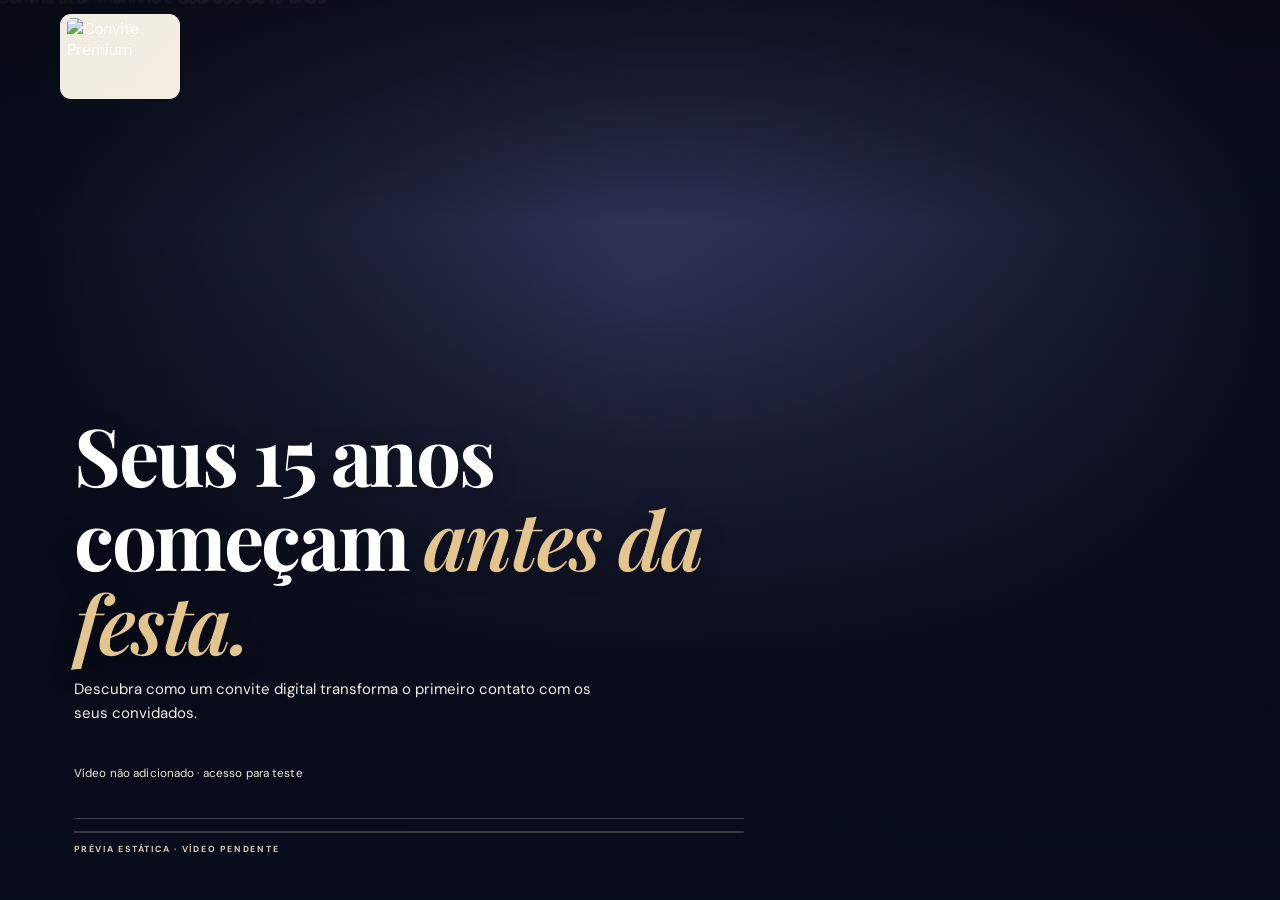
==== commit b4b90971: "Add files via upload" ====
--- a/index.html
+++ b/index.html
@@ -1,171 +1,61 @@
-<!DOCTYPE html>
+<!doctype html>
 <html lang="pt-BR">
 <head>
-  <meta charset="UTF-8" />
-  <meta name="viewport" content="width=device-width, initial-scale=1.0" />
-  <meta name="description" content="Convites interativos personalizados para festas infantis, 15 anos e casamentos." />
-  <meta property="og:title" content="Convite Premium | Convites Interativos" />
-  <meta property="og:description" content="Uma experiência personalizada com vídeo, música e páginas interativas." />
-  <meta property="og:image" content="assets/capa-15anos.webp" />
-  <title>Convite Premium | Convites Interativos</title>
+  <meta charset="utf-8">
+  <meta name="viewport" content="width=device-width, initial-scale=1, viewport-fit=cover">
+  <meta name="theme-color" content="#0d1528">
+  <meta name="description" content="Descubra uma nova forma de convidar para os seus 15 anos. Veja a apresentação e escolha seu tema favorito.">
+  <meta property="og:type" content="website">
+  <meta property="og:title" content="Convite Premium | Convites Interativos de 15 Anos">
+  <meta property="og:description" content="Experimente os modelos, escolha o seu tema e envie os detalhes da festa.">
+  <meta property="og:image" content="https://premium-invites.github.io/LP-Catalogo/assets/capa-15anos.webp">
+  <title>Convite Premium | Apresentação</title>
   <link rel="preconnect" href="https://fonts.googleapis.com">
   <link rel="preconnect" href="https://fonts.gstatic.com" crossorigin>
-  <link href="https://fonts.googleapis.com/css2?family=DM+Sans:wght@400;500;600;700;800&family=Playfair+Display:ital,wght@0,700;1,600&display=swap" rel="stylesheet">
-  <link rel="stylesheet" href="style.css" />
+  <link href="https://fonts.googleapis.com/css2?family=DM+Sans:wght@400;500;600;700;800&family=Playfair+Display:ital,wght@0,500;0,600;0,700;1,600;1,700&display=swap" rel="stylesheet">
+  <link rel="stylesheet" href="style.css">
+  <script defer src="config.js"></script>
+  <script defer src="script.js"></script>
 </head>
-<body>
-  <header class="topbar">
-    <a href="#inicio" class="brand brand-logo" aria-label="Convite Premium — início"><img src="assets/logo-convite-premium.webp" alt="Convite Premium — Experiências Interativas"></a>
-    <nav><a href="#exemplos">Exemplos</a><a href="#oferta">Valor</a><a href="#inclui">O que inclui</a><a href="#como-funciona">Como funciona</a><a href="#faq">Dúvidas</a></nav>
-    <a class="top-cta js-whatsapp" href="#">Pedir orçamento</a>
-  </header>
+<body class="vsl-page" data-page="intro">
+  <main class="vsl-screen" aria-labelledby="introTitle">
+    <div class="vsl-media" id="vslMedia">
+      <video id="introVideo" class="vsl-video" autoplay playsinline preload="metadata" aria-label="Apresentação em vídeo dos convites de 15 anos" hidden></video>
+      <div class="vsl-fallback" id="videoFallback">
+        <img src="assets/capa-15anos.webp" alt="Convite azul-marinho e dourado de 15 anos">
+      </div>
+    </div>
+    <div class="vsl-overlay" aria-hidden="true"></div>
+    <button type="button" class="vsl-tap-to-play" id="vslTapToPlay" hidden aria-label="Reproduzir apresentação com som">
+      <span class="vsl-tap-icon" aria-hidden="true">▶</span>
+      <span>Toque no vídeo para assistir com som</span>
+    </button>
 
-  <main>
-    <section class="hero" id="inicio">
-      <div class="hero-grid"></div>
-      <div class="hero-copy reveal">
-        <span class="pill">✦ 100% personalizado para a sua festa</span>
-        <h1>O convite da sua festa pode ser uma <em>experiência inesquecível.</em></h1>
-        <p>Surpreenda seus convidados com um convite interativo criado exclusivamente para o seu evento — com vídeo, música e informações organizadas em um único link.</p>
-        <div class="hero-benefits">
-          <span>◫ Música e vídeo</span><span>⌖ Localização integrada</span><span>✓ Confirmação pelo WhatsApp</span><span>✦ Páginas extras</span>
-        </div>
-        <div class="cta-stack">
-          <a class="cta-main js-whatsapp" href="#"><strong>QUERO CRIAR MEU CONVITE</strong><small>Fale conosco e descubra como funciona</small></a>
-          <div class="hero-price-note"><span>A partir de</span><strong>R$ 99,90</strong><small>Convite completo e personalizado</small></div>
-        </div>
-        <a class="cta-link hero-demo-link" href="#exemplos">Ou teste os exemplos completos ↓</a>
+    <header class="vsl-header">
+      <img class="vsl-logo" src="assets/logo-convite-premium.webp" width="94" height="76" alt="Convite Premium">
+
+    </header>
+
+    <div class="vsl-bottom">
+      <h1 id="introTitle" class="vsl-headline">Seus 15 anos começam <em>antes da festa.</em></h1>
+      <p class="vsl-summary vsl-subheadline">Descubra como um convite digital transforma o primeiro contato com os seus convidados.</p>
+      <div class="vsl-actions">
+        <div class="vsl-ready" role="status" aria-live="polite" id="vslStatus">Preparando vídeo…</div>
+        <button type="button" class="vsl-retry" id="retryVideo" hidden>Tentar novamente ↻</button>
+        <a class="btn btn-primary vsl-continue" href="catalogo.html" id="continueButton" hidden>Ver temas <span aria-hidden="true">→</span></a>
       </div>
-
-      <div class="hero-phone reveal">
-        <div class="phone-aura"></div>
-        <div class="phone-shell">
-          <div class="phone-side"></div><div class="phone-notch"></div>
-          <div class="phone-slider">
-            <img src="assets/capa-infantil.webp" alt="Convite infantil" class="phone-slide active">
-            <img src="assets/capa-15anos.webp" alt="Convite de 15 anos" class="phone-slide">
-            <img src="assets/capa-casamento.webp" alt="Convite de casamento" class="phone-slide">
-            <div class="phone-caption"><span>Convite Premium</span><strong>Feito para emocionar<br>desde o primeiro clique</strong></div>
-          </div>
-        </div>
-        <div class="slide-dots"><button class="active" aria-label="Infantil"></button><button aria-label="15 anos"></button><button aria-label="Casamento"></button></div>
-      </div>
-    </section>
-
-    <section class="proof-bar">
-      <div><b>100%</b><span>Personalizado</span></div><i></i><div><b>1 link</b><span>Para compartilhar</span></div><i></i><div><b>0 apps</b><span>Para instalar</span></div><i></i><div><b>Qualquer tema</b><span>Do seu jeito</span></div>
-    </section>
-
-    <section class="section examples" id="exemplos">
-      <div class="section-intro reveal"><span class="pill light">Experimente de verdade</span><h2>Escolha uma celebração</h2><p>Abra um exemplo completo e teste o vídeo, a música, os botões e todas as páginas interativas.</p></div>
-      <div class="example-carousel">
-        <div class="example-grid" id="exampleCarousel">
-          <article class="example-card reveal"><a class="js-demo-link" data-demo="infantil" href="#"><img src="assets/capa-infantil.webp" alt="Convite infantil"><span class="example-overlay"><b>Mundo Infantil</b><small>Testar convite completo →</small></span></a></article>
-          <article class="example-card reveal"><a class="js-demo-link" data-demo="quinzeAnos" href="#"><img src="assets/capa-15anos.webp" alt="Convite de 15 anos"><span class="example-overlay"><b>Debutantes</b><small>Testar convite completo →</small></span></a></article>
-          <article class="example-card reveal"><a class="js-demo-link" data-demo="casamento" href="#"><img src="assets/capa-casamento.webp" alt="Convite de casamento"><span class="example-overlay"><b>Casamentos</b><small>Testar convite completo →</small></span></a></article>
-        </div>
-        <div class="example-nav" aria-label="Navegação dos exemplos">
-          <span class="drag-hint" aria-hidden="true">Arraste para o lado <b>→</b></span>
-          <div class="example-dots">
-            <button class="active" type="button" aria-label="Ver convite infantil"></button>
-            <button type="button" aria-label="Ver convite de 15 anos"></button>
-            <button type="button" aria-label="Ver convite de casamento"></button>
+      <div class="vsl-controls">
+        <div class="vsl-progress-track" aria-hidden="true"><span id="videoProgress"></span></div>
+        <div class="vsl-control-row">
+          <span id="videoControlLabel">15 ANOS · CONVITE PREMIUM</span>
+          <div class="vsl-control-buttons">
+            <button type="button" class="video-small-button" id="playButton" hidden aria-label="Pausar vídeo">Pausar</button>
+            <button type="button" class="video-small-button" id="soundButton" hidden aria-label="Silenciar vídeo">Silenciar</button>
           </div>
         </div>
       </div>
-    </section>
-
-    <section class="section pricing" id="oferta">
-      <div class="pricing-wrap reveal">
-        <div class="pricing-copy">
-          <span class="pill light">✦ Oferta de lançamento</span>
-          <h2>Um convite inesquecível por um valor que cabe no seu evento.</h2>
-          <p>Você recebe uma experiência completa, personalizada e pronta para compartilhar com todos os seus convidados.</p>
-          <ul class="pricing-list">
-            <li>Convite interativo completo</li>
-            <li>Vídeo de abertura personalizado</li>
-            <li>Música escolhida para o evento</li>
-            <li>Confirmação, localização e presentes</li>
-            <li>Compatível com Android e iPhone</li>
-          </ul>
-        </div>
-        <div class="price-card">
-          <span class="price-label">CONDIÇÃO ESPECIAL</span>
-          <div class="old-price"><small>De</small><del>R$ 129,90</del></div>
-          <div class="price-callout">POR APENAS</div>
-          <div class="new-price"><sup>R$</sup><strong>99</strong><span>,90</span></div>
-          <p>Pagamento único pelo convite personalizado.</p>
-          <a class="cta-main compact js-whatsapp" href="#"><strong>QUERO MEU CONVITE</strong><small>Solicitar agora pelo WhatsApp</small></a>
-          <small class="price-footnote">Sem mensalidade e sem aplicativo para instalar.</small>
-        </div>
-      </div>
-    </section>
-
-    <section class="section digital-benefits">
-      <div class="section-intro reveal"><span class="pill light">Prático, bonito e inesquecível</span><h2>Por que escolher um convite digital?</h2><p>Mais do que informar data e local, ele facilita a organização e cria expectativa para o grande dia.</p></div>
-      <div class="benefit-grid">
-        <article class="benefit-card reveal"><b>01</b><h3>Envio instantâneo</h3><p>Compartilhe pelo WhatsApp em poucos segundos, sem depender de impressão ou entrega.</p></article>
-        <article class="benefit-card reveal"><b>02</b><h3>Tudo organizado</h3><p>Localização, confirmação, presentes e orientações ficam reunidos em um único link.</p></article>
-        <article class="benefit-card reveal"><b>03</b><h3>Experiência premium</h3><p>Vídeo, música e páginas personalizadas fazem o convite se tornar parte da celebração.</p></article>
-        <article class="benefit-card reveal"><b>04</b><h3>Mais economia</h3><p>Uma solução moderna para alcançar todos os convidados sem os custos do convite impresso.</p></article>
-      </div>
-    </section>
-
-    <section class="section story">
-      <div class="story-copy reveal"><span class="pill light">Muito além de uma imagem</span><h2>A primeira experiência da festa começa <em>antes do grande dia.</em></h2><p>Imagine seus convidados abrindo um link e sendo recebidos por música, vídeo e uma apresentação feita especialmente para a sua celebração. É isso que transformamos em realidade.</p><blockquote>“Um convite. Uma história. Uma experiência criada só para você.”</blockquote></div>
-      <div class="story-showcase reveal"><div class="story-image one"><img src="assets/capa-infantil.webp" alt="Exemplo infantil"></div><div class="story-image two"><img src="assets/capa-casamento.webp" alt="Exemplo casamento"></div><div class="story-badge">✦ exclusivo</div></div>
-    </section>
-
-    <section class="section include" id="inclui">
-      <div class="section-intro reveal"><span class="pill light">Tudo em um único link</span><h2>Seu convite pode ter tudo isso</h2><p>Informações organizadas, interações úteis e uma apresentação que combina com a identidade da sua festa.</p></div>
-      <div class="feature-grid">
-        <article class="feature-card reveal"><div>▶</div><h3>Vídeo de abertura</h3><p>Uma entrada envolvente com animação, música e transições especiais.</p></article>
-        <article class="feature-card reveal"><div>♫</div><h3>Música personalizada</h3><p>A trilha escolhida para combinar com o tema e a emoção da festa.</p></article>
-        <article class="feature-card reveal"><div>⌖</div><h3>Localização integrada</h3><p>O convidado abre a rota no Google Maps com apenas um toque.</p></article>
-        <article class="feature-card reveal"><div>✓</div><h3>Confirmação rápida</h3><p>Botão direto para o WhatsApp com uma mensagem pronta.</p></article>
-        <article class="feature-card reveal"><div>🎁</div><h3>Sugestões de presentes</h3><p>Uma página elegante para orientar os convidados com delicadeza.</p></article>
-        <article class="feature-card reveal"><div>◈</div><h3>Dress code e manual</h3><p>Orientações importantes apresentadas de forma bonita e organizada.</p></article>
-      </div>
-      <div class="wide-cta reveal"><div><span>Seu evento merece algo exclusivo</span><h3>Cada convite é criado do zero.</h3><p>Tema, cores, fotos, cenários, música e informações alinhadas ao estilo da sua festa.</p></div><a class="cta-main compact js-whatsapp" href="#"><strong>QUERO UM CONVITE EXCLUSIVO</strong><small>Atendimento direto pelo WhatsApp</small></a></div>
-    </section>
-
-    <section class="section audience">
-      <div class="section-intro reveal"><span class="pill light">Criado para momentos especiais</span><h2>Qual é a sua celebração?</h2></div>
-      <div class="audience-list">
-        <article class="audience-card reveal"><img src="assets/capa-infantil.webp" alt="Infantil"><div><h3>Festas infantis</h3><p>O personagem, o tema e a imaginação da criança ganham vida em uma experiência encantadora.</p></div></article>
-        <article class="audience-card reveal"><img src="assets/capa-15anos.webp" alt="15 anos"><div><h3>15 anos</h3><p>Uma apresentação elegante e marcante para anunciar uma noite que será lembrada para sempre.</p></div></article>
-        <article class="audience-card reveal"><img src="assets/capa-casamento.webp" alt="Casamento"><div><h3>Casamentos</h3><p>A história do casal apresentada com romantismo, sofisticação e praticidade.</p></div></article>
-      </div>
-    </section>
-
-    <section class="section process" id="como-funciona">
-      <div class="section-intro reveal"><span class="pill light">Simples do início ao fim</span><h2>Como funciona</h2></div>
-      <div class="steps">
-        <article class="reveal"><b>01</b><h3>Conte a sua ideia</h3><p>Envie o tema, as cores e o estilo da festa.</p></article>
-        <article class="reveal"><b>02</b><h3>Envie as informações</h3><p>Fotos, nomes, data, horário, local e detalhes.</p></article>
-        <article class="reveal"><b>03</b><h3>Nós criamos</h3><p>Produzimos as artes, o vídeo e as páginas interativas.</p></article>
-        <article class="reveal"><b>04</b><h3>Receba seu link</h3><p>Depois da aprovação, é só compartilhar e encantar.</p></article>
-      </div>
-    </section>
-
-    <section class="section faq" id="faq">
-      <div class="section-intro reveal"><span class="pill light">Dúvidas frequentes</span><h2>Tudo o que você precisa saber</h2></div>
-      <div class="faq-list reveal">
-        <details><summary>O convite funciona no celular?<i>+</i></summary><p>Sim. Ele é criado especialmente para celulares e também pode ser aberto em computadores.</p></details>
-        <details><summary>Precisa instalar algum aplicativo?<i>+</i></summary><p>Não. O convidado recebe um link e acessa diretamente pelo navegador.</p></details>
-        <details><summary>Vocês fazem qualquer tema?<i>+</i></summary><p>Sim. Criamos de acordo com o tema, as cores e o estilo da sua festa.</p></details>
-        <details><summary>Posso escolher a música?<i>+</i></summary><p>Sim. A trilha pode ser escolhida pelo cliente e usada no convite.</p></details>
-        <details><summary>Como envio para os convidados?<i>+</i></summary><p>Você recebe um link exclusivo e pode enviá-lo pelo WhatsApp, Instagram ou onde preferir.</p></details>
-      </div>
-    </section>
-
-    <section class="final-cta section">
-      <div class="final-inner reveal"><span class="pill dark">Pronto para surpreender?</span><h2>Crie um convite que seus convidados <em>vão querer mostrar para todo mundo.</em></h2><p>Conte sua ideia e receba um atendimento personalizado para transformar o seu evento em uma experiência inesquecível.</p><a class="cta-main js-whatsapp" href="#"><strong>QUERO CRIAR MEU CONVITE</strong><small>Chamar agora no WhatsApp</small></a></div>
-    </section>
+    </div>
   </main>
-
-  <footer><a href="#inicio" class="brand brand-logo footer-logo" aria-label="Convite Premium — início"><img src="assets/logo-convite-premium.webp" alt="Convite Premium — Experiências Interativas"></a><p>© <span id="year"></span> Convite Premium. Todos os direitos reservados.</p></footer>
-  <a class="whatsapp-float js-whatsapp" href="#" aria-label="Falar no WhatsApp">💬</a>
-  <script src="config.js"></script><script src="script.js"></script>
+  <noscript><p class="noscript-warning">Ative o JavaScript para assistir à apresentação e avançar ao catálogo.</p></noscript>
 </body>
 </html>
--- a/style.css
+++ b/style.css
@@ -1,11 +1,322 @@
-:root{--cream:#f8f3e7;--paper:#fffdf8;--navy:#102448;--wine:#9d153f;--wine-dark:#720b2b;--gold:#c6a047;--muted:#5d6676;--line:#e7dcc3;--shadow:0 22px 60px rgba(52,43,24,.13)}*{box-sizing:border-box}html{scroll-behavior:smooth}body{margin:0;font-family:"DM Sans",sans-serif;background:var(--cream);color:var(--navy);overflow-x:hidden}a{text-decoration:none;color:inherit}img{display:block;max-width:100%}.topbar{height:82px;position:fixed;z-index:100;top:0;left:0;right:0;display:flex;align-items:center;justify-content:space-between;padding:0 max(5vw,24px);background:rgba(248,243,231,.92);backdrop-filter:blur(18px);border-bottom:1px solid rgba(198,160,71,.18)}.brand{display:flex;align-items:center;gap:11px}.brand-logo{display:flex;align-items:center;flex:0 0 auto}.brand-logo img{width:205px;height:auto;max-height:70px;object-fit:contain}.footer-logo img{width:230px;filter:drop-shadow(0 5px 14px rgba(0,0,0,.18))}.brand-mark{width:43px;height:43px;display:grid;place-items:center;border-radius:50%;background:linear-gradient(145deg,var(--navy),#244b84);color:#fff;border:2px solid #d9b965;font-family:"Playfair Display";font-weight:700}.brand strong,.brand small{display:block}.brand strong{font-family:"Playfair Display";font-size:1.03rem}.brand small{font-size:.62rem;letter-spacing:.12em;text-transform:uppercase;color:var(--muted)}nav{display:flex;gap:30px;font-size:.78rem;font-weight:700}nav a:hover{color:var(--wine)}.top-cta{padding:12px 22px;border-radius:999px;background:var(--navy);color:#fff;font-size:.75rem;font-weight:800;box-shadow:0 10px 28px rgba(16,36,72,.2)}.hero{min-height:900px;padding:145px max(6vw,24px) 90px;position:relative;display:grid;grid-template-columns:1.05fr .75fr;align-items:center;gap:60px;overflow:hidden}.hero-grid{position:absolute;inset:0;background-image:linear-gradient(rgba(169,142,86,.065) 1px,transparent 1px),linear-gradient(90deg,rgba(169,142,86,.065) 1px,transparent 1px);background-size:44px 44px;mask-image:linear-gradient(to bottom,#000 10%,transparent 92%);pointer-events:none}.hero:before{content:"";position:absolute;width:680px;height:680px;border-radius:50%;right:-200px;top:70px;background:radial-gradient(circle,rgba(198,160,71,.17),transparent 68%)}.hero-copy{max-width:780px;position:relative;z-index:2}.pill{display:inline-flex;align-items:center;gap:8px;padding:9px 18px;border:1px solid rgba(198,160,71,.62);border-radius:999px;background:rgba(255,255,255,.58);color:#7c651f;font-size:.7rem;font-weight:800;letter-spacing:.04em}.pill.light{background:#fffaf0}.pill.dark{background:rgba(255,255,255,.09);border-color:rgba(255,255,255,.22);color:#f6ddb0}.hero h1,.section h2{font-family:"Playfair Display",serif;letter-spacing:-.035em;line-height:1.03}.hero h1{font-size:clamp(3.5rem,6.2vw,6.7rem);margin:28px 0 25px}.hero h1 em,.section h2 em,.final-cta h2 em{font-style:italic;color:var(--wine)}.hero-copy>p{font-size:1.08rem;line-height:1.8;max-width:690px;color:var(--muted)}.hero-benefits{display:grid;grid-template-columns:repeat(2,max-content);gap:12px 18px;margin:32px 0}.hero-benefits span{padding:11px 17px;border:1px solid var(--line);border-radius:999px;background:rgba(255,255,255,.6);font-size:.76rem;font-weight:700}.cta-stack{display:flex;align-items:center;gap:24px;margin-top:28px}.cta-main{min-width:360px;display:flex;flex-direction:column;text-align:center;padding:17px 26px;border-radius:26px;background:linear-gradient(#c93868 0%,#a51243 34%,#760b2d 100%);color:#fff;border:2px solid #dbbc6b;box-shadow:0 18px 35px rgba(112,8,40,.25),inset 0 1px rgba(255,255,255,.35);transition:.25s}.cta-main:hover{transform:translateY(-3px);filter:brightness(1.05)}.cta-main strong{font-size:.95rem}.cta-main small{margin-top:4px;color:#f1ddea}.cta-link{font-size:.75rem;font-weight:800;color:var(--wine)}.hero-phone{position:relative;min-height:650px;display:grid;place-items:center}.phone-aura{position:absolute;width:440px;height:440px;border-radius:50%;background:radial-gradient(circle,rgba(198,160,71,.32),rgba(157,21,63,.08),transparent 70%);filter:blur(8px)}.phone-shell{width:330px;aspect-ratio:9/18.4;padding:10px;border-radius:52px;background:linear-gradient(150deg,#203554,#050b17 58%,#36527d);box-shadow:0 45px 95px rgba(17,25,38,.35),inset 0 0 0 2px rgba(255,255,255,.15);transform:rotate(4deg);animation:float 5s ease-in-out infinite;position:relative;z-index:2}.phone-side{position:absolute;left:-5px;top:120px;width:5px;height:80px;border-radius:4px;background:#142238}.phone-notch{position:absolute;z-index:5;top:17px;left:50%;transform:translateX(-50%);width:110px;height:25px;border-radius:20px;background:#050a13}.phone-slider{height:100%;border-radius:43px;overflow:hidden;position:relative;background:#081326}.phone-slide{position:absolute;inset:0;width:100%;height:100%;object-fit:cover;opacity:0;transform:scale(1.04);transition:opacity .85s ease,transform 1.2s ease}.phone-slide.active{opacity:1;transform:scale(1)}.phone-caption{position:absolute;z-index:3;left:0;right:0;bottom:0;padding:80px 27px 28px;color:#fff;background:linear-gradient(transparent,rgba(4,9,20,.94))}.phone-caption span{display:block;text-transform:uppercase;letter-spacing:.15em;color:#f5d686;font-size:.58rem}.phone-caption strong{display:block;margin-top:8px;font-family:"Playfair Display";font-size:1.22rem;line-height:1.25}.slide-dots{display:flex;gap:8px;position:absolute;bottom:10px;z-index:3}.slide-dots button{width:7px;height:7px;padding:0;border:0;border-radius:50%;background:#c9bfa8}.slide-dots button.active{width:24px;border-radius:10px;background:var(--wine)}.proof-bar{display:flex;justify-content:center;align-items:center;gap:36px;padding:28px max(5vw,20px);background:var(--paper);border-top:1px solid var(--line);border-bottom:1px solid var(--line)}.proof-bar div{text-align:center}.proof-bar b,.proof-bar span{display:block}.proof-bar b{font-family:"Playfair Display";font-size:1.25rem}.proof-bar span{font-size:.65rem;color:var(--muted);text-transform:uppercase;letter-spacing:.08em}.proof-bar i{width:1px;height:35px;background:var(--line)}.section{padding:110px max(6vw,24px)}.section-intro{text-align:center;max-width:760px;margin:0 auto 58px}.section h2{font-size:clamp(3rem,5vw,5.5rem);margin:20px 0}.section-intro p,.story-copy>p,.wide-cta p{color:var(--muted);line-height:1.8}.examples{background:var(--paper)}.example-carousel{max-width:1300px;margin:auto}.example-nav{display:none}.example-dots{display:flex;justify-content:center;align-items:center;gap:8px}.example-dots button{width:8px;height:8px;padding:0;border:0;border-radius:999px;background:#d8ccb3;transition:.28s;cursor:pointer}.example-dots button.active{width:28px;background:var(--wine)}.drag-hint{font-size:.72rem;font-weight:800;color:var(--wine);letter-spacing:.02em}.drag-hint b{display:inline-block;animation:hintArrow 1.25s ease-in-out infinite}@keyframes hintArrow{0%,100%{transform:translateX(0)}50%{transform:translateX(5px)}}.example-grid{max-width:1300px;margin:auto;display:grid;grid-template-columns:repeat(3,1fr);gap:25px}.example-card{border-radius:30px;overflow:hidden;box-shadow:var(--shadow);background:#fff}.example-card a{display:block;position:relative;aspect-ratio:9/15.5;overflow:hidden}.example-card img{width:100%;height:100%;object-fit:cover;transition:.5s}.example-overlay{position:absolute;inset:auto 0 0;padding:90px 25px 26px;color:#fff;background:linear-gradient(transparent,rgba(7,18,38,.95))}.example-overlay b,.example-overlay small{display:block}.example-overlay b{font-family:"Playfair Display";font-size:1.6rem}.example-overlay small{margin-top:5px;color:#f4d98f;font-weight:700}@media (hover:hover) and (pointer:fine){.example-card:hover img{transform:scale(1.05)}}.story{display:grid;grid-template-columns:.9fr 1.1fr;align-items:center;gap:80px;position:relative}.story-copy blockquote{margin:35px 0 0;padding:28px;border-left:4px solid var(--gold);background:#f2e8d1;border-radius:0 22px 22px 0;font-family:"Playfair Display";font-style:italic;font-size:1.25rem;line-height:1.5}.story-showcase{height:650px;position:relative}.story-image{position:absolute;overflow:hidden;border-radius:28px;box-shadow:var(--shadow);background:#fff}.story-image img{width:100%;height:100%;object-fit:cover}.story-image.one{width:55%;height:78%;left:4%;top:4%}.story-image.two{width:55%;height:75%;right:2%;bottom:0}.story-badge{position:absolute;z-index:3;left:43%;top:48%;padding:13px 22px;border-radius:999px;background:var(--wine);color:#fff;border:2px solid #d7b45c;font-weight:800;box-shadow:0 14px 30px rgba(75,16,34,.22)}.include{background:var(--paper)}.feature-grid{max-width:1250px;margin:auto;display:grid;grid-template-columns:repeat(3,1fr);gap:22px}.feature-card{min-height:310px;padding:38px 30px;border:1px solid var(--line);border-radius:28px;background:#fffdf8;box-shadow:0 12px 35px rgba(60,47,20,.07);transition:.25s}.feature-card:hover{transform:translateY(-5px);box-shadow:var(--shadow)}.feature-card>div{width:68px;height:68px;display:grid;place-items:center;border-radius:20px;background:linear-gradient(145deg,var(--navy),#254d83);color:#e9c86e;font-size:1.6rem;box-shadow:0 14px 25px rgba(16,36,72,.18)}.feature-card h3{font-family:"Playfair Display";font-size:1.55rem;margin:30px 0 12px}.feature-card p{color:var(--muted);line-height:1.75}.wide-cta{max-width:1250px;margin:65px auto 0;padding:42px 48px;display:flex;justify-content:space-between;align-items:center;gap:30px;border-radius:30px;background:linear-gradient(135deg,#11284e,#183d70);color:#fff;box-shadow:0 28px 60px rgba(16,36,72,.22)}.wide-cta span{text-transform:uppercase;letter-spacing:.12em;font-size:.62rem;color:#ebce78;font-weight:800}.wide-cta h3{font-family:"Playfair Display";font-size:2.2rem;margin:8px 0}.wide-cta p{margin:0;color:#c8d1df}.cta-main.compact{min-width:310px}.audience{background:linear-gradient(180deg,#f8f3e7,#f2e9d7)}.audience-list{max-width:1050px;margin:auto;display:grid;gap:24px}.audience-card{display:grid;grid-template-columns:170px 1fr;align-items:center;gap:30px;padding:20px 35px 20px 20px;border:1px solid var(--line);border-left:6px solid var(--wine);border-radius:28px;background:#fffdf9;box-shadow:0 12px 30px rgba(58,45,18,.07)}.audience-card img{width:170px;height:150px;object-fit:cover;border-radius:20px}.audience-card h3{font-family:"Playfair Display";font-size:1.8rem;margin:0 0 8px}.audience-card p{margin:0;color:var(--muted);line-height:1.7}.process{background:var(--paper)}.steps{max-width:1200px;margin:auto;display:grid;grid-template-columns:repeat(4,1fr);gap:18px}.steps article{padding:35px 25px;border-top:3px solid var(--gold);background:#faf6ec;border-radius:0 0 24px 24px}.steps b{font-family:"Playfair Display";font-size:2rem;color:var(--wine)}.steps h3{font-family:"Playfair Display";font-size:1.4rem}.steps p{color:var(--muted);line-height:1.65}.faq{background:#f7f0e2}.faq-list{max-width:900px;margin:auto}.faq-list details{padding:23px 0;border-bottom:1px solid var(--line)}.faq-list summary{display:flex;justify-content:space-between;align-items:center;list-style:none;cursor:pointer;font-weight:800}.faq-list summary::-webkit-details-marker{display:none}.faq-list summary i{font-style:normal;width:35px;height:35px;display:grid;place-items:center;border-radius:50%;background:#fff;border:1px solid var(--line);color:var(--wine)}.faq-list p{color:var(--muted);line-height:1.7}.final-cta{background:linear-gradient(145deg,#0d2144,#142f58);color:#fff;text-align:center;position:relative;overflow:hidden}.final-cta:before{content:"";position:absolute;width:700px;height:700px;border-radius:50%;left:50%;top:50%;transform:translate(-50%,-50%);background:radial-gradient(circle,rgba(198,160,71,.2),transparent 67%)}.final-inner{position:relative;z-index:2;max-width:950px;margin:auto}.final-cta h2{color:#fff}.final-cta h2 em{color:#edc86d}.final-cta p{color:#cad3e2;max-width:650px;margin:0 auto 35px;line-height:1.8}.final-cta .cta-main{margin:auto}footer{display:flex;justify-content:space-between;align-items:center;padding:34px max(6vw,24px);background:#08172f;color:#fff}footer .brand small,footer p{color:#8ea0bb}.whatsapp-float{position:fixed;z-index:120;right:22px;bottom:22px;width:58px;height:58px;display:grid;place-items:center;border-radius:50%;background:#25d366;font-size:1.4rem;box-shadow:0 14px 35px rgba(0,0,0,.25)}.reveal{opacity:0;transform:translateY(24px);transition:.75s ease}.reveal.visible{opacity:1;transform:none}@keyframes float{0%,100%{transform:rotate(4deg) translateY(0)}50%{transform:rotate(4deg) translateY(-12px)}}
-@media(max-width:1050px){nav{display:none}.hero{grid-template-columns:1fr;text-align:center;padding-top:130px}.hero-copy{margin:auto}.hero-copy>p{margin-left:auto;margin-right:auto}.hero-benefits{justify-content:center}.cta-stack{justify-content:center}.hero-phone{min-height:620px}.story{grid-template-columns:1fr}.story-copy{text-align:center}.feature-grid{grid-template-columns:repeat(2,1fr)}.steps{grid-template-columns:repeat(2,1fr)}}
-@media(max-width:720px){.example-card img,.example-card:hover img,.example-card:active img{transform:none!important;transition:none!important;}.topbar{height:70px;padding:0 15px}.topbar .top-cta{display:none}.brand-logo img{width:150px;max-height:58px}.footer-logo img{width:205px}.brand strong{font-size:.88rem}.hero{padding:110px 20px 70px;gap:15px;min-height:auto}.hero h1{font-size:3.3rem}.hero-copy>p{font-size:.93rem}.hero-benefits{grid-template-columns:1fr 1fr;gap:8px}.hero-benefits span{padding:10px 8px;font-size:.66rem}.cta-stack{flex-direction:column}.cta-main{min-width:0;width:100%}.hero-phone{min-height:540px}.phone-shell{width:250px}.proof-bar{justify-content:flex-start;overflow-x:auto;gap:22px}.proof-bar div{min-width:110px}.section{padding:82px 20px}.section h2{font-size:3rem}.example-carousel{margin:0 -20px}.example-grid{display:flex;overflow-x:auto;scroll-snap-type:x mandatory;scroll-padding-left:20px;margin:0;padding:0 15vw 18px 20px;gap:16px;scrollbar-width:none;-webkit-overflow-scrolling:touch}.example-grid::-webkit-scrollbar{display:none}.example-grid .example-card{flex:0 0 82vw;scroll-snap-align:start;scroll-snap-stop:always}.example-grid .example-card.reveal{opacity:1;transform:none}.example-nav{display:flex;min-height:31px;align-items:center;justify-content:center;position:relative;padding:0 20px}.example-dots{position:absolute;left:50%;transform:translateX(-50%)}.drag-hint{margin-left:auto}.story{gap:35px}.story-showcase{height:470px}.story-image.one{width:62%;height:75%}.story-image.two{width:62%;height:72%}.story-badge{left:33%;top:46%}.feature-grid{grid-template-columns:1fr}.feature-card{min-height:auto}.wide-cta{padding:34px 24px;flex-direction:column;text-align:center}.wide-cta h3{font-size:1.8rem}.cta-main.compact{min-width:0}.audience-card{grid-template-columns:95px 1fr;gap:16px;padding:15px;border-left-width:4px}.audience-card img{width:95px;height:120px}.audience-card h3{font-size:1.35rem}.audience-card p{font-size:.75rem}.steps{grid-template-columns:1fr}.final-cta .cta-main{width:100%}footer{flex-direction:column;gap:16px;text-align:center}}
+/* CONVITE PREMIUM — funil de três páginas | mobile first */
+:root{
+  --navy:#10213e;--navy-deep:#09172e;--wine:#a51d53;--wine-strong:#8f1749;
+  --gold:#ba914d;--gold-light:#e0c38b;--ink:#1a2435;--muted:#677083;
+  --paper:#fcfaf6;--cream:#f4efe6;--white:#fff;--border:#e9e2d8;
+  --radius:17px;--serif:'Playfair Display',Georgia,serif;--sans:'DM Sans',Arial,sans-serif;
+}
+*,*::before,*::after{box-sizing:border-box}
+html{scroll-behavior:smooth}
+body{margin:0;font-family:var(--sans);background:var(--paper);color:var(--ink);-webkit-font-smoothing:antialiased}
+a{color:inherit;text-decoration:none}button,input,textarea{font:inherit}button{cursor:pointer}img{max-width:100%;display:block}
+[hidden]{display:none!important}
+:focus-visible{outline:3px solid #e6b65c;outline-offset:3px}
+.sr-only{position:absolute;width:1px;height:1px;padding:0;margin:-1px;overflow:hidden;clip:rect(0,0,0,0);white-space:nowrap;border:0}
+.container{width:min(100% - 36px,1120px);margin-inline:auto}
+.eyebrow{font-size:.65rem;line-height:1.5;letter-spacing:.22em;font-weight:800;color:var(--wine);text-transform:uppercase;margin:0 0 13px}
+h1,h2,h3,p{margin-top:0}h1,h2{font-family:var(--serif);font-weight:700;letter-spacing:-.035em}h1 em,h2 em{font-weight:600;color:var(--wine)}
+h1{font-size:clamp(2.45rem,8.3vw,4.3rem);line-height:1.11}h2{font-size:clamp(2rem,6.6vw,3.5rem);line-height:1.17}
+p{line-height:1.65}
+.btn{min-height:46px;display:inline-flex;align-items:center;justify-content:center;gap:16px;padding:13px 20px;border-radius:11px;border:1px solid transparent;font-weight:800;font-size:.82rem;line-height:1.25;transition:background .2s,color .2s,border .2s,transform .2s}
+.btn:hover{transform:translateY(-2px)}.btn:active{transform:translateY(0)}
+.btn-primary{background:var(--wine);color:#fff;box-shadow:0 9px 30px rgba(106,9,54,.25)}.btn-primary:hover{background:var(--wine-strong)}
+.btn-whatsapp{background:#186d4c;color:#fff;border:0;width:100%;justify-content:space-between;padding:17px 19px;font-size:.85rem}.btn-whatsapp:hover{background:#125a3e}
+.btn-outline-light{border-color:#e7d6b9;color:#fff;background:transparent}.btn-outline-light:hover{background:#fff;color:var(--navy)}
+.reveal{opacity:1;transform:none}
+.has-motion .reveal{opacity:0;transform:translate3d(0,28px,0);transition:opacity .75s ease,transform .75s cubic-bezier(.18,.72,.24,1)}
+.has-motion .reveal.is-visible{opacity:1;transform:translate3d(0,0,0)}
+/* -------------------------------- Intro: VSL full viewport -------------------------------- */
+body.vsl-page{background:#0b1326;color:#fff;overflow:hidden}
+.vsl-screen{height:100vh;height:100dvh;min-height:430px;position:relative;isolation:isolate;overflow:hidden}
+.vsl-media,.vsl-overlay{position:absolute;inset:0}
+.vsl-media{z-index:-2;background:radial-gradient(circle at 50% 30%,#393e66,#090e1d 70%)}
+.vsl-video,.vsl-fallback,.vsl-fallback img{display:block;width:100%;height:100%}
+.vsl-video,.vsl-fallback img{object-fit:cover;object-position:center 40%}
+.vsl-fallback img{filter:brightness(.58) saturate(.85) blur(1px);transform:scale(1.03)}
+.vsl-overlay{z-index:-1;background:linear-gradient(180deg,rgba(7,9,18,.72),rgba(7,9,18,.02) 25%,rgba(10,12,25,.30) 40%,rgba(7,10,23,.9) 78%,#080d1c 100%),linear-gradient(90deg,rgba(8,11,23,.4),transparent 80%);pointer-events:none}
+.vsl-header{position:absolute;z-index:2;top:max(14px,env(safe-area-inset-top));left:0;right:0;padding-inline:clamp(19px,5vw,60px);display:flex;align-items:center;justify-content:space-between;gap:14px}
+.vsl-logo{width:96px;height:auto;max-height:72px;object-fit:contain;padding:4px 7px;border-radius:11px;background:rgba(255,249,238,.95)}
+.vsl-category{font-size:.55rem;line-height:1.6;letter-spacing:.19em;color:#f3dfb9;text-align:right;font-weight:700;text-shadow:0 1px 6px #111}
+.vsl-category span{margin:0 4px}
+.vsl-bottom{position:absolute;bottom:max(22px,env(safe-area-inset-bottom));left:clamp(21px,6vw,74px);right:clamp(21px,6vw,74px);max-width:740px;z-index:2}
+.vsl-bottom h1{font-size:clamp(2.45rem,8vw,5rem);line-height:1.05;letter-spacing:-.03em;max-width:690px;margin:0 0 13px;text-shadow:0 3px 25px rgba(0,0,0,.3)}
+.vsl-bottom h1 em{color:#e4c58d}
+.vsl-summary{max-width:520px;font-size:clamp(.77rem,1.6vw,.94rem);color:#f3efe8;line-height:1.6;margin-bottom:22px}
+.vsl-actions{min-height:51px;display:flex;align-items:center;flex-wrap:wrap;gap:12px;margin-bottom:20px}
+.vsl-ready{display:flex;align-items:center;gap:8px;color:#f2e8d8;font-size:.73rem;letter-spacing:.01em}
+.status-pulse{display:inline-block;width:7px;height:7px;flex:none;border-radius:50%;background:#d8af64;box-shadow:0 0 0 5px rgba(232,185,93,.1);animation:pulse 1.65s infinite}
+.vsl-continue{width:min(100%,340px);justify-content:space-between;animation:cta-show .4s both}
+.vsl-controls{border-top:1px solid rgba(235,224,212,.24);padding-top:12px}
+.vsl-progress-track{height:2px;background:rgba(252,241,219,.2);border-radius:3px;overflow:hidden;margin-bottom:10px}
+.vsl-progress-track span{height:100%;display:block;width:0;background:var(--gold-light);transition:width .18s linear}
+.vsl-control-row{display:flex;justify-content:space-between;align-items:center;gap:15px;color:#dccbb9;font-size:.55rem;letter-spacing:.2em;font-weight:700}
+.vsl-control-buttons{display:flex;gap:8px;align-items:center}
+.video-small-button{background:rgba(255,255,255,.1);border:1px solid rgba(255,255,255,.4);border-radius:30px;color:#fff;padding:8px 11px;font-size:.64rem;letter-spacing:0;line-height:1}
+.video-small-button:hover{background:rgba(255,255,255,.22)}
+.noscript-warning{background:#fff3ce;padding:15px;text-align:center;color:#4b2d07;font-size:.85rem}
+@keyframes pulse{50%{box-shadow:0 0 0 8px rgba(232,185,93,0)}}
+@keyframes cta-show{from{opacity:0;transform:translateY(10px)}to{opacity:1;transform:translateY(0)}}
+/* -------------------------------- Catalog chrome -------------------------------- */
+.catalog-page{background:var(--paper)}
+.site-header{position:sticky;top:0;z-index:35;background:rgba(252,250,246,.94);border-bottom:1px solid rgba(204,181,153,.27);backdrop-filter:blur(18px);-webkit-backdrop-filter:blur(18px)}
+.site-header-inner{width:min(100% - 36px,1120px);margin:auto;display:flex;align-items:center;justify-content:space-between;gap:10px;min-height:74px}
+.brand-link{flex-shrink:0}.brand-link img{width:77px;height:63px;object-fit:contain}
+.site-header-tag{font-weight:800;font-size:.62rem;letter-spacing:.14em;color:var(--navy);text-align:center}.site-header-tag span{color:var(--gold);margin:0 3px}
+.header-anchor{font-size:.67rem;font-weight:800;padding:9px 10px;color:var(--wine);border:1px solid #ead9dc;border-radius:100px;white-space:nowrap}
+.header-anchor:hover{background:#fff2f4}
+.catalog-intro{padding-top:34px;padding-bottom:26px;scroll-margin-top:84px}
+.catalog-intro h1{max-width:680px;margin-bottom:12px}
+.catalog-intro .eyebrow{margin-bottom:10px}
+.catalog-intro-row{display:flex;align-items:end;justify-content:space-between;gap:30px;margin:22px 0 25px}
+.body-lead{max-width:630px;font-size:.9rem;color:var(--muted);line-height:1.66;margin:0}
+.catalog-intro-aside{min-width:200px;display:none;align-items:center;gap:14px;color:#b6a18b;text-align:left;border-left:1px solid #d7c3a8;padding-left:23px}
+.asidenum{font-size:5rem;line-height:1;font-family:var(--serif);color:#d6c4a7}.catalog-intro-aside>span:last-child{font-size:.57rem;line-height:1.7;font-weight:800;letter-spacing:.14em}
+.theme-grid{display:grid;grid-template-columns:repeat(2,minmax(0,1fr));gap:12px}
+.theme-card{background:#fff;border:1px solid var(--border);border-radius:15px;overflow:hidden;box-shadow:0 12px 30px rgba(17,31,55,.055);min-width:0;display:flex;flex-direction:column;transition:box-shadow .25s,border-color .25s}
+.theme-card:hover{box-shadow:0 18px 42px rgba(17,31,55,.13);border-color:#d6bda6}
+.theme-art{width:100%;aspect-ratio:4/4.8;overflow:hidden;position:relative;background:#ebdfca}
+.theme-art img{height:100%;width:100%;object-fit:cover;object-position:center 35%;transition:transform .7s ease}
+.theme-card:hover .theme-art img{transform:scale(1.045)}
+.theme-number{position:absolute;top:9px;left:9px;background:rgba(14,27,49,.82);border:1px solid rgba(255,255,255,.24);color:#f3dfbe;font-weight:800;letter-spacing:.09em;font-size:.56rem;padding:6px 8px;border-radius:50px;backdrop-filter:blur(7px)}
+.theme-details{display:flex;flex-direction:column;flex:1;gap:7px;padding:13px 11px 13px}
+.theme-details h3{font-family:var(--serif);font-size:1.03rem;color:var(--navy);line-height:1.2;letter-spacing:-.015em;margin:0}
+.theme-details p{font-size:.67rem;color:#7e7b80;line-height:1.4;min-height:27px;margin:0 0 5px}
+.theme-actions{display:flex;flex-direction:column;gap:7px;margin-top:auto}
+.theme-actions a,.theme-actions button{display:flex;align-items:center;justify-content:center;gap:4px;width:100%;min-height:37px;line-height:1.1;padding:10px 5px;font-weight:800;font-size:.65rem;border-radius:8px;white-space:normal;text-align:center}
+.theme-choose{border:0;background:#17396d;color:#fff}.theme-choose:hover{background:#27518a}
+.other-art{display:flex;flex-direction:column;align-items:center;justify-content:center;background:radial-gradient(circle at 45% 37%,#34426e 0,#1a2849 45%,#10182f 100%);color:#d9bb83;isolation:isolate}
+.other-art:before{content:"";width:75%;aspect-ratio:1;position:absolute;border:1px solid rgba(222,193,134,.32);border-radius:50%;box-shadow:0 0 0 18px rgba(255,255,255,.025),0 0 0 36px rgba(255,255,255,.015)}
+.other-art span{font-size:3.6rem;line-height:1;z-index:1}.other-art strong{font-family:var(--serif);font-size:1rem;font-style:italic;color:#f6ead5;position:relative;text-align:center;padding:0 14px}
+.catalog-after-note{display:flex;align-items:start;gap:10px;background:#f4efe6;border:1px solid #e9dfce;border-radius:11px;padding:13px 14px;margin-top:18px;max-width:730px}
+.catalog-after-note>span{color:var(--wine)}.catalog-after-note p{font-size:.73rem;line-height:1.65;color:#5f6470;margin:0}
+/* -------------------------------- Benefit cards -------------------------------- */
+.section-space{padding-top:58px;padding-bottom:58px}
+.benefits-section{background:#f1ebdf}
+.benefits-grid{display:grid;grid-template-columns:repeat(2,minmax(0,1fr));gap:10px}
+.benefit-card{background:#fffaf2;min-width:0;border:1px solid rgba(222,207,185,.8);border-radius:12px;padding:15px 12px 17px;position:relative}
+.benefit-index{font-size:.57rem;color:#a08969;font-weight:800;letter-spacing:.15em}
+.benefit-icon{font-size:1.65rem;color:var(--wine);line-height:1;margin:12px 0 13px;font-family:Georgia,serif}
+.benefit-card h3{font-family:var(--serif);font-size:.98rem;color:var(--navy);margin:0 0 7px;line-height:1.22}
+.benefit-card p{font-size:.69rem;line-height:1.55;color:#72747b;margin:0}
+/* -------------------------------- Deck showcase -------------------------------- */
+.showcase-section{background:radial-gradient(circle at 72% 40%,#223759 0,#14243f 50%,#0c1a33 100%);color:#fff;overflow:hidden}
+.showcase-top{padding-top:clamp(90px,18vw,138px);padding-bottom:58px}
+.showcase-top .showcase-copy h1{color:#fff;max-width:620px;margin-bottom:16px;font-size:clamp(2.45rem,9vw,5.05rem);line-height:1.08}
+.showcase-top .showcase-copy h1 em{color:#e6c994;font-style:italic}
+.showcase-top .catalog-jump{margin-top:18px}
+.showcase-layout{display:grid;grid-template-columns:minmax(0,1fr);gap:26px}
+.showcase-copy .eyebrow{color:#d7ad6d}
+.showcase-copy h2{color:#fff;max-width:570px;margin-bottom:16px}
+.showcase-copy h2 em{color:#e6c994}
+.showcase-copy>p:not(.eyebrow){color:#d0d5dd;font-size:.82rem;max-width:480px;line-height:1.75;margin-bottom:16px}
+.showcase-legend{display:flex;align-items:center;gap:10px;color:#e2d1b6;font-size:.7rem;line-height:1.6;max-width:340px}
+.showcase-legend>span:first-child{width:31px;height:31px;display:grid;place-items:center;border:1px solid rgba(238,214,180,.6);border-radius:50%;font-size:1rem;flex:none}
+.deck-shell{width:100%;padding-top:4px}
+.deck-counter{text-align:center;font-size:.63rem;font-weight:800;letter-spacing:.2em;color:#d9c398;margin-bottom:6px}
+.deck-counter #deckCurrent{font-size:1rem;color:#fff}
+.deck-stage{position:relative;width:min(66vw,266px);height:min(96vw,365px);min-height:268px;margin:10px auto 23px;isolation:isolate;touch-action:pan-y;cursor:grab;user-select:none}
+.deck-stage:active{cursor:grabbing}
+.deck-stage::before,.deck-stage::after{content:"";position:absolute;inset:0;background:#253858;border:1px solid rgba(236,206,150,.58);border-radius:17px;transform:translate(15px,5px) rotate(8deg);box-shadow:0 6px 22px rgba(0,0,0,.18);pointer-events:none}
+.deck-stage::after{transform:translate(-12px,-4px) rotate(-7deg);background:#334467}
+.deck-stage.has-multiple::before,.deck-stage.has-multiple::after{opacity:0}
+.deck-card{position:absolute;inset:0;border-radius:15px;overflow:hidden;background:#f8f3e9;border:4px solid #f9f0df;box-shadow:0 18px 30px rgba(0,0,0,.38);will-change:transform;transition:transform .58s cubic-bezier(.18,.78,.19,1),opacity .5s ease;touch-action:pan-y}
+.deck-card a{width:100%;height:100%;display:block;position:relative;color:#fff}
+.deck-card img{width:100%;height:100%;object-fit:cover;object-position:center 27%;pointer-events:none}
+.deck-card-overlay{position:absolute;inset:auto 0 0;padding:45px 15px 17px;background:linear-gradient(transparent,rgba(4,8,19,.86))}
+.deck-card-overlay strong{display:block;font-family:var(--serif);font-size:1.1rem;line-height:1.2;margin-bottom:6px}
+.deck-card-overlay small{display:block;color:#e3d1b8;font-size:.65rem;letter-spacing:.02em}
+.deck-controls{display:flex;justify-content:center;align-items:center;gap:22px;min-height:38px}
+.deck-arrow{width:37px;height:37px;border-radius:50%;color:#f8e4c1;border:1px solid rgba(238,218,183,.6);background:transparent;font-size:1.25rem;transition:background .2s}
+.deck-arrow:hover{background:rgba(255,255,255,.15)}
+.deck-swipe-hint{color:#cdbfa9;font-weight:800;font-size:.56rem;letter-spacing:.13em;white-space:nowrap}
+.deck-controls.is-single .deck-arrow{display:none}
+/* -------------------------------- Feature grid -------------------------------- */
+.features-section{background:var(--paper)}
+.section-head{max-width:620px;margin:0 0 28px}
+.section-head h2{margin-bottom:12px;color:var(--navy)}
+.section-head>p:not(.eyebrow){color:var(--muted);font-size:.83rem;margin:0}
+.features-grid{display:grid;grid-template-columns:repeat(2,minmax(0,1fr));gap:10px}
+.feature-card{padding:14px 12px 17px;border-radius:13px;border:1px solid var(--border);background:#fff;min-height:142px;min-width:0;box-shadow:0 7px 20px rgba(14,27,49,.025)}
+.feature-symbol{display:grid;place-items:center;height:31px;width:31px;border:1px solid #e8d9c4;border-radius:9px;color:var(--wine);font-size:1.08rem;margin-bottom:15px}
+.feature-card h3{font-family:var(--serif);font-size:.98rem;line-height:1.23;letter-spacing:-.015em;color:var(--navy);margin-bottom:7px}
+.feature-card p{font-size:.68rem;color:#777882;line-height:1.56;margin:0}
+/* -------------------------------- Process & footer -------------------------------- */
+.process-section{background:var(--cream);padding-bottom:0}
+.process-layout{display:grid;grid-template-columns:minmax(0,1fr);gap:25px}
+.process-layout h2{max-width:520px;color:var(--navy);margin-bottom:0}
+.process-list{padding:0;margin:0;list-style:none;display:grid;gap:0}
+.process-list li{display:flex;gap:16px;border-top:1px solid #dbd0c0;padding:17px 0}
+.process-list li>span{color:var(--wine);font-size:.8rem;font-weight:800;letter-spacing:.04em;min-width:27px}
+.process-list h3{font-family:var(--serif);color:var(--navy);font-size:1.14rem;margin:0 0 5px}
+.process-list p{font-size:.76rem;line-height:1.6;margin:0;color:#6d6e75}
+.final-band{background:var(--navy);color:#fff;padding:27px 25px 30px;margin-top:42px;text-align:center;border-radius:16px 16px 0 0}
+.final-band>span{display:block;font-size:.59rem;color:#e1c58f;letter-spacing:.18em;font-weight:700}
+.final-band p{font-family:var(--serif);font-size:1.8rem;line-height:1.2;margin:10px 0 19px}
+.site-footer{display:flex;flex-direction:column;align-items:center;gap:3px;text-align:center;background:#0a152a;padding:19px 18px 25px;color:#b7c0ce}
+.site-footer img{width:78px;height:auto;filter:brightness(1.55)}
+.site-footer small{font-size:.6rem;line-height:1.6}
+.scroll-edge{position:fixed;bottom:0;left:0;right:0;height:95px;z-index:30;pointer-events:none;background:linear-gradient(0deg,rgba(252,250,246,.96),rgba(252,250,246,.65) 42%,rgba(252,250,246,0));transition:opacity .3s}
+.scroll-edge.is-hidden{opacity:0}
+.scroll-edge-caption{position:absolute;bottom:max(12px,env(safe-area-inset-bottom));left:0;right:0;display:flex;align-items:center;justify-content:center;gap:9px;color:#9b845d;font-size:.54rem;letter-spacing:.2em;font-weight:800}
+.scroll-edge-arrow{display:inline-block;font-size:1.1rem;animation:arrow-bob 1.6s infinite}
+@keyframes arrow-bob{50%{transform:translateY(5px)}}
+/* -------------------------------- Quiz / briefing -------------------------------- */
+.quiz-page{background:radial-gradient(circle at top,#fffdfa,#f5f0e7)}
+.quiz-main{min-height:70vh;padding:31px 0 55px}
+.quiz-wrapper{width:min(100% - 36px,660px);margin:auto}
+.quiz-heading{margin:26px 0 24px}
+.quiz-heading h1{font-size:clamp(2.55rem,7.9vw,3.55rem);margin-bottom:13px}
+.quiz-heading>p:not(.eyebrow){font-size:.8rem;color:#71747e;margin:0;line-height:1.7}
+.chosen-theme{display:flex;align-items:center;gap:14px;padding:16px;background:var(--navy);border-radius:13px;color:#fff;margin-bottom:15px}
+.chosen-symbol{display:grid;place-items:center;width:36px;height:36px;flex:none;border-radius:50%;border:1px solid rgba(236,203,154,.5);color:#e4bf80;font-size:1.3rem}
+.chosen-theme>div{flex:1;min-width:0}.chosen-theme small{display:block;font-size:.55rem;letter-spacing:.13em;color:#b9bdc6;font-weight:800;margin-bottom:4px}.chosen-theme strong{display:block;font-family:var(--serif);font-size:1.11rem;overflow-wrap:anywhere}
+.chosen-theme>a{color:#e0c290;text-decoration:underline;text-underline-offset:4px;font-size:.73rem;flex:none}
+.quiz-form{border-radius:17px;border:1px solid var(--border);background:#fff;box-shadow:0 14px 40px rgba(31,43,63,.065);padding:20px 17px 23px;display:grid;gap:16px}
+.field{min-width:0;display:grid;gap:7px}
+.field label{color:#2b3450;font-weight:800;font-size:.77rem}
+.field label small{font-weight:500;color:#84858c;font-size:.68rem}
+.field input,.field textarea{width:100%;border:1px solid #dedde0;border-radius:9px;min-height:48px;background:#fff;padding:12px 13px;color:#242e3c;outline:none;font-size:.84rem;transition:border-color .2s,box-shadow .2s}
+.field textarea{resize:vertical;min-height:92px;line-height:1.5}
+.field input:focus,.field textarea:focus{border-color:var(--wine);box-shadow:0 0 0 3px rgba(165,29,83,.1)}
+.field input::placeholder,.field textarea::placeholder{color:#a0a2a9}
+.required{color:var(--wine)}
+.field-pair{display:grid;grid-template-columns:repeat(2,minmax(0,1fr));gap:11px}
+.fixed-age{border-radius:9px;background:#faf5ec;border:1px solid #eee3d2;display:flex;align-items:center;justify-content:space-between;padding:12px 13px;gap:10px}
+.fixed-age span{font-size:.62rem;letter-spacing:.1em;font-weight:800;color:#86704e}.fixed-age strong{font-family:var(--serif);color:var(--navy);font-size:1.1rem}
+.other-description p{font-size:.69rem;color:#777c84;line-height:1.5;margin:0}
+.consent-label{display:flex;align-items:flex-start;gap:10px;font-size:.73rem;line-height:1.58;color:#3d4554;cursor:pointer}
+.consent-label input{appearance:auto;accent-color:var(--wine);width:18px;height:18px;flex:none;margin:2px 0 0}
+.privacy-note{font-size:.68rem;color:#8a8e98;line-height:1.55;margin:-6px 0 0}
+.send-note{font-size:.68rem;color:#7b8289;text-align:center;line-height:1.6;margin:-5px 0 0}
+.quiz-footer{margin-top:0}
+/* -------------------------------- V3: minimalist VSL + auditory start -------------------------------- */
+.vsl-headline{animation:copy-rise .82s cubic-bezier(.19,.7,.28,1) .1s both}
+.vsl-subheadline{animation:copy-rise .82s cubic-bezier(.19,.7,.28,1) .67s both}
+@keyframes copy-rise{
+  from{opacity:0;transform:translate3d(0,30px,0)}
+  to{opacity:1;transform:translate3d(0,0,0)}
+}
+.vsl-retry{min-height:42px;border:1px solid rgba(235,211,170,.62);border-radius:9px;background:rgba(9,20,40,.75);color:#f5d49f;font-weight:800;padding:10px 15px;cursor:pointer}
+.vsl-tap-to-play{position:absolute;inset:0;z-index:1;display:flex;align-items:center;justify-content:center;flex-direction:column;gap:13px;width:100%;background:rgba(6,15,34,.18);border:0;color:#fff;text-align:center;padding:40px 26px 150px;font-size:.79rem;letter-spacing:.03em;font-weight:700;text-shadow:0 2px 12px rgba(0,0,0,.9)}
+.vsl-tap-to-play .vsl-tap-icon{width:74px;height:74px;border:1px solid rgba(248,228,192,.8);background:rgba(18,40,75,.75);border-radius:50%;display:grid;place-items:center;font-size:1.5rem;padding-left:4px;box-shadow:0 10px 50px rgba(0,0,0,.4);backdrop-filter:blur(8px);animation:tap-breathe 2.1s ease-in-out infinite}
+@keyframes tap-breathe{50%{transform:scale(1.075)}}
+/* -------------------------------- V3: catalog lead-in and jump to themes -------------------------------- */
+.catalog-hero{position:relative;isolation:isolate;background:radial-gradient(ellipse at 78% 30%,#345784 0%,transparent 58%),linear-gradient(125deg,#0a1830 0%,#11284b 63%,#182f52 100%);color:#fff;overflow:hidden}
+.catalog-hero::before{content:"";position:absolute;inset:0;z-index:-1;opacity:.33;background-image:radial-gradient(#e2c891 1px,transparent 1.5px);background-size:63px 63px;mask-image:linear-gradient(90deg,transparent,#000);-webkit-mask-image:linear-gradient(90deg,transparent,#000)}
+.catalog-hero-glow{position:absolute;right:-38px;top:45px;color:rgba(229,199,142,.13);font-size:19rem;font-family:Georgia,serif;line-height:1;pointer-events:none;user-select:none}
+.catalog-hero-inner{min-height:min(68svh,610px);display:flex;flex-direction:column;align-items:flex-start;justify-content:center;padding-block:clamp(62px,15vw,115px) clamp(64px,11vw,106px);position:relative;z-index:1}
+.catalog-hero-kicker{color:#e4c38a;font-size:.65rem;font-weight:800;letter-spacing:.19em;margin-bottom:17px}
+.catalog-hero h1{color:#fff;max-width:735px;font-size:clamp(2.65rem,9vw,5.2rem);line-height:1.1;margin:0 0 20px}
+.catalog-hero h1 em{color:#e9c995}
+.catalog-hero-lead{max-width:520px;color:#dce5f1;font-size:clamp(.83rem,2vw,1rem);line-height:1.75;margin-bottom:25px}
+.catalog-jump{background:#f5f6f7;color:#163761;border:1px solid rgba(243,243,247,.9);min-width:184px;justify-content:space-between;box-shadow:0 11px 34px rgba(5,12,29,.22)}
+.catalog-jump:hover{background:#dfeaff;color:#122c52}
+#temas{scroll-margin-top:88px}
+.catalog-intro{padding-top:52px}
+.catalog-intro-row{margin-top:0}
+.catalog-intro .eyebrow{color:#386aa5}
+.catalog-intro h2{color:#102c56;max-width:680px;margin-bottom:14px}
+.catalog-intro h2 em{color:#356fae}
+.catalog-intro .body-lead{color:#5a6880}
+/* -------------------------------- V3: theme-responsive selected card -------------------------------- */
+.chosen-theme{--selected-main:#10213e;--selected-secondary:#1c3869;--selected-accent:#e0c38b;background:linear-gradient(118deg,var(--selected-main),var(--selected-secondary));border:1px solid var(--selected-accent);box-shadow:0 14px 30px rgba(13,35,65,.13);min-height:98px;position:relative;isolation:isolate;overflow:hidden}
+.chosen-theme::after{content:"";position:absolute;right:-16px;top:-54px;width:190px;height:180px;background:radial-gradient(circle,rgba(255,255,255,.12),transparent 70%);pointer-events:none;z-index:-1}
+.chosen-symbol{width:54px;height:68px;flex:none;border-radius:8px;background:rgba(0,0,0,.19);border:1px solid var(--selected-accent);overflow:hidden;color:var(--selected-accent)}
+.chosen-symbol img{height:100%;width:100%;object-fit:cover;object-position:center}
+.chosen-symbol span{font-size:1.8rem;color:var(--selected-accent)}
+.chosen-theme-copy{flex:1;min-width:0}
+.chosen-theme small{color:#e3d5b4}
+.chosen-theme strong{color:#fff}
+.chosen-theme>a{color:var(--selected-accent);font-weight:700}
+.quiz-heading{margin-top:12px}
 
-/* V3.5 — preço e conversão */
-.hero-demo-link{display:inline-block;margin-top:20px}.hero-price-note{min-width:205px;padding:12px 18px;border-left:2px solid var(--gold);text-align:left}.hero-price-note span,.hero-price-note small{display:block}.hero-price-note span{font-size:.65rem;font-weight:800;letter-spacing:.1em;text-transform:uppercase;color:#8b6c1f}.hero-price-note strong{display:block;margin:2px 0;font-family:"Playfair Display",serif;font-size:2rem;line-height:1;color:var(--wine)}.hero-price-note small{font-size:.66rem;color:var(--muted)}
-.pricing{background:linear-gradient(135deg,#f4ead7 0%,#fffdf8 48%,#eee1c8 100%);position:relative;overflow:hidden}.pricing:before{content:"";position:absolute;width:520px;height:520px;border-radius:50%;right:-220px;top:-220px;background:radial-gradient(circle,rgba(198,160,71,.22),transparent 68%)}.pricing-wrap{max-width:1180px;margin:auto;display:grid;grid-template-columns:1.08fr .72fr;align-items:center;gap:75px;position:relative;z-index:2}.pricing-copy h2{text-align:left;font-size:clamp(3rem,4.8vw,5.2rem);margin:22px 0}.pricing-copy>p{max-width:650px;color:var(--muted);font-size:1.02rem;line-height:1.8}.pricing-list{list-style:none;padding:0;margin:30px 0 0;display:grid;grid-template-columns:repeat(2,minmax(0,1fr));gap:13px 20px}.pricing-list li{position:relative;padding-left:28px;color:#37445a;font-weight:700;font-size:.86rem}.pricing-list li:before{content:"✓";position:absolute;left:0;top:-2px;width:20px;height:20px;display:grid;place-items:center;border-radius:50%;background:#edf3ea;color:#3f7a3a;font-size:.7rem}
-.price-card{padding:40px 35px;border:1px solid rgba(198,160,71,.48);border-radius:34px;background:rgba(255,253,248,.92);text-align:center;box-shadow:0 30px 80px rgba(74,51,14,.16),inset 0 1px rgba(255,255,255,.8);position:relative}.price-card:before{content:"";position:absolute;inset:9px;border:1px solid rgba(198,160,71,.22);border-radius:27px;pointer-events:none}.price-label{position:relative;display:inline-block;padding:8px 15px;border-radius:999px;background:var(--navy);color:#fff;font-size:.61rem;font-weight:800;letter-spacing:.12em}.old-price{position:relative;margin-top:24px;display:flex;justify-content:center;align-items:baseline;gap:8px;color:var(--muted)}.old-price small{text-transform:uppercase;font-size:.68rem;font-weight:800}.old-price del{font-family:"Playfair Display";font-size:1.55rem;text-decoration-thickness:2px;text-decoration-color:var(--wine)}.price-callout{position:relative;margin-top:14px;font-size:.7rem;font-weight:900;letter-spacing:.17em;color:var(--wine)}.new-price{position:relative;display:flex;align-items:flex-start;justify-content:center;margin:3px 0 12px;color:var(--wine);line-height:.85}.new-price sup{font-size:1.15rem;font-weight:900;margin:12px 6px 0 0}.new-price strong{font-family:"Playfair Display";font-size:6.2rem;letter-spacing:-.08em}.new-price span{font-family:"Playfair Display";font-size:2.3rem;font-weight:700;margin-top:11px}.price-card>p{position:relative;margin:0 auto 22px;max-width:290px;color:var(--muted);font-size:.82rem}.price-card .cta-main{position:relative;width:100%;min-width:0}.price-footnote{position:relative;display:block;margin-top:14px;color:#7c7363;font-size:.65rem}
-.digital-benefits{background:var(--navy);color:#fff}.digital-benefits .section-intro p{color:#c6d0df}.digital-benefits .pill{background:rgba(255,255,255,.07);border-color:rgba(231,199,112,.42);color:#f0d48a}.benefit-grid{max-width:1200px;margin:auto;display:grid;grid-template-columns:repeat(4,1fr);gap:18px}.benefit-card{padding:32px 26px 35px;border:1px solid rgba(255,255,255,.1);border-radius:26px;background:rgba(255,255,255,.045);box-shadow:inset 0 1px rgba(255,255,255,.05)}.benefit-card b{display:block;font-family:"Playfair Display";font-size:1.6rem;color:#edca72}.benefit-card h3{font-family:"Playfair Display";font-size:1.45rem;margin:21px 0 11px}.benefit-card p{margin:0;color:#bac6d8;font-size:.86rem;line-height:1.7}
-@media(max-width:1050px){.pricing-wrap{grid-template-columns:1fr;gap:45px}.pricing-copy{text-align:center}.pricing-copy h2{text-align:center}.pricing-copy>p{margin-left:auto;margin-right:auto}.pricing-list{max-width:720px;margin-left:auto;margin-right:auto}.price-card{max-width:520px;width:100%;margin:auto}.benefit-grid{grid-template-columns:repeat(2,1fr)}}
-@media(max-width:720px){.cta-stack{gap:16px}.hero-price-note{width:100%;min-width:0;padding:13px 0 0;border-left:0;border-top:1px solid var(--line);text-align:center}.hero-price-note strong{font-size:1.9rem}.hero-demo-link{margin-top:17px}.pricing-wrap{gap:35px}.pricing-copy h2{font-size:2.8rem}.pricing-list{grid-template-columns:1fr;text-align:left;gap:12px}.price-card{padding:34px 22px;border-radius:28px}.new-price strong{font-size:5.4rem}.new-price span{font-size:2rem}.benefit-grid{grid-template-columns:1fr}.benefit-card{padding:27px 24px}.digital-benefits .section-intro{margin-bottom:38px}}
+/* -------------------------------- Responsiveness -------------------------------- */
+@media (min-width:620px){
+  .container,.site-header-inner{width:min(100% - 64px,1120px)}
+  .theme-grid{grid-template-columns:repeat(3,minmax(0,1fr));gap:17px}
+  .theme-art{aspect-ratio:4/5}.theme-details{padding:17px}
+  .theme-details h3{font-size:1.19rem}.theme-details p{font-size:.77rem}
+  .theme-actions a,.theme-actions button{font-size:.76rem;min-height:41px}
+  .benefits-grid,.features-grid{gap:16px}
+  .benefit-card{padding:21px}.feature-card{padding:21px;min-height:160px}
+  .feature-card h3,.benefit-card h3{font-size:1.13rem}.feature-card p,.benefit-card p{font-size:.76rem}
+  .section-space{padding-top:82px;padding-bottom:82px}
+  .quiz-form{padding:32px 35px;gap:20px}
+  .field input,.field textarea{font-size:.9rem}
+}
+@media (min-width:900px){
+  .site-header-inner{min-height:83px}.brand-link img{width:94px;height:74px}
+  .site-header-tag{font-size:.72rem}.header-anchor{font-size:.76rem}
+  .catalog-intro{padding-top:58px;padding-bottom:50px}
+  .catalog-intro-row{margin-top:40px;margin-bottom:39px}
+  .catalog-intro-aside{display:flex}
+  .body-lead{font-size:1rem}
+  .theme-grid{grid-template-columns:repeat(4,minmax(0,1fr));gap:21px}
+  .theme-art{aspect-ratio:4/5}
+  .benefits-grid{grid-template-columns:repeat(4,minmax(0,1fr))}
+  .benefit-card{min-height:205px}
+  .showcase-layout{grid-template-columns:1.08fr .92fr;align-items:center;gap:65px}
+  .showcase-copy>p:not(.eyebrow){font-size:.96rem}
+  .deck-stage{width:305px;height:432px}
+  .features-grid{grid-template-columns:repeat(3,minmax(0,1fr));gap:17px}
+  .feature-card{min-height:176px}
+  .process-layout{grid-template-columns:1fr 1fr;gap:75px}
+  .final-band{margin-top:65px}
+  .vsl-bottom{bottom:45px}
+  .vsl-logo{width:120px;max-height:85px}.vsl-category{font-size:.69rem}
+}
+@media (min-width:1200px){
+  .vsl-video{object-fit:contain;background:#070d1d}.vsl-media:has(.vsl-video:not([hidden])){background:#070d1d}
+  .vsl-bottom{max-width:670px}.vsl-fallback img{object-position:center 38%}
+}
+@media (max-width:390px){
+  .container,.site-header-inner,.quiz-wrapper{width:calc(100% - 28px)}
+  .site-header-tag{font-size:.54rem;letter-spacing:.1em}.header-anchor{padding:8px;font-size:.62rem}
+  .catalog-intro{padding-top:31px}.catalog-intro-row{margin-top:0;margin-bottom:19px}
+  .theme-grid{gap:9px}.theme-details{padding:11px 9px}.theme-details h3{font-size:.94rem}
+  .theme-actions a,.theme-actions button{font-size:.62rem}
+  .feature-card{padding:12px 10px}.feature-card h3{font-size:.92rem}
+  .vsl-bottom{left:18px;right:18px;bottom:max(14px,env(safe-area-inset-bottom))}
+  .vsl-bottom h1{font-size:2.22rem}.vsl-summary{font-size:.74rem;margin-bottom:15px}
+  .vsl-actions{margin-bottom:12px}
+  .vsl-control-row{font-size:.5rem}
+}
+@media (max-height:660px){
+  .vsl-header{top:8px}.vsl-logo{width:75px;max-height:58px}.vsl-category{font-size:.52rem}
+  .vsl-bottom h1{font-size:clamp(2rem,6.5vw,3.4rem);margin-bottom:8px}
+  .vsl-bottom{bottom:max(10px,env(safe-area-inset-bottom))}
+  .vsl-summary{margin-bottom:11px;line-height:1.43}.vsl-actions{margin-bottom:9px;min-height:41px}
+  .vsl-continue{min-height:43px}.vsl-controls{padding-top:7px}
+}
+@media (max-width:390px){
+  .catalog-hero-inner{min-height:410px;padding-block:62px 58px}
+  .catalog-hero h1{font-size:2.48rem}
+  .catalog-hero-lead{font-size:.8rem;margin-bottom:20px}
+  .catalog-intro h2{font-size:2.05rem}
+  .chosen-theme{gap:10px;padding:12px}
+  .chosen-symbol{width:48px;height:61px}
+  .chosen-theme strong{font-size:1rem}
+  .chosen-theme>a{font-size:.66rem}
+}
+@media (min-width:900px){
+  .catalog-hero-inner{min-height:520px}
+  .catalog-intro{padding-top:72px}
+}
+@media (prefers-reduced-motion:reduce){
+  *,*::before,*::after{scroll-behavior:auto!important;animation-duration:.01ms!important;animation-iteration-count:1!important;transition-duration:.01ms!important}
+  .has-motion .reveal{opacity:1;transform:none}
+}
+.theme-art-missing{display:grid;place-items:center;background:linear-gradient(135deg,#1d2e4d,#3b2c55);color:#f7e2bf}
+.theme-image-fallback{font-family:var(--serif);font-size:1.1rem;font-style:italic;text-align:center;padding:18px}
+.deck-empty{position:absolute;inset:0;display:grid;place-items:center;padding:20px;color:#efe2cb;font-family:var(--serif);text-align:center;background:#243451;border:2px solid #c2ac88;border-radius:16px}
+
+
+/* Update V3.1: showcase as top hero */
+#exemplos{scroll-margin-top:88px}
+@media (max-width:390px){
+  .showcase-top{padding-top:76px;padding-bottom:44px}
+  .showcase-top .showcase-copy h1{font-size:2.42rem}
+}
+@media (min-width:900px){
+  .showcase-top{padding-top:122px;padding-bottom:72px}
+}
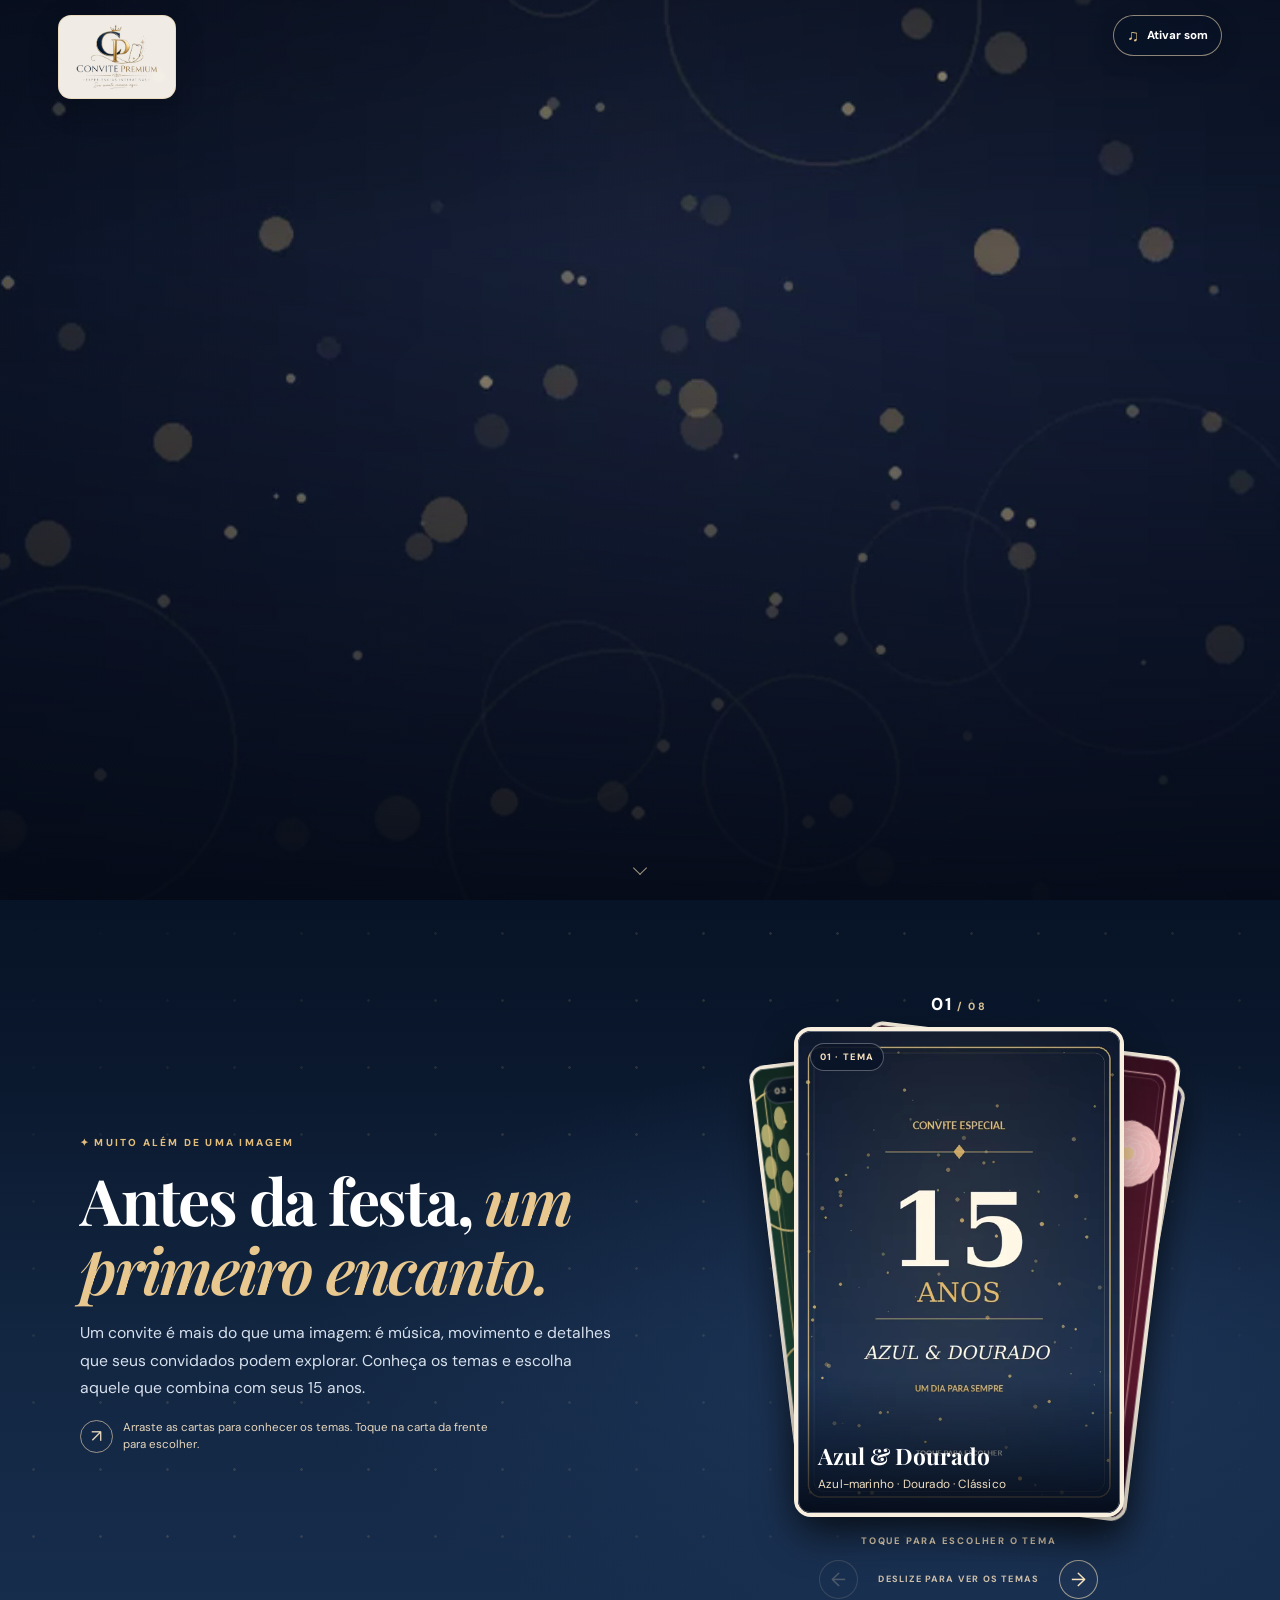
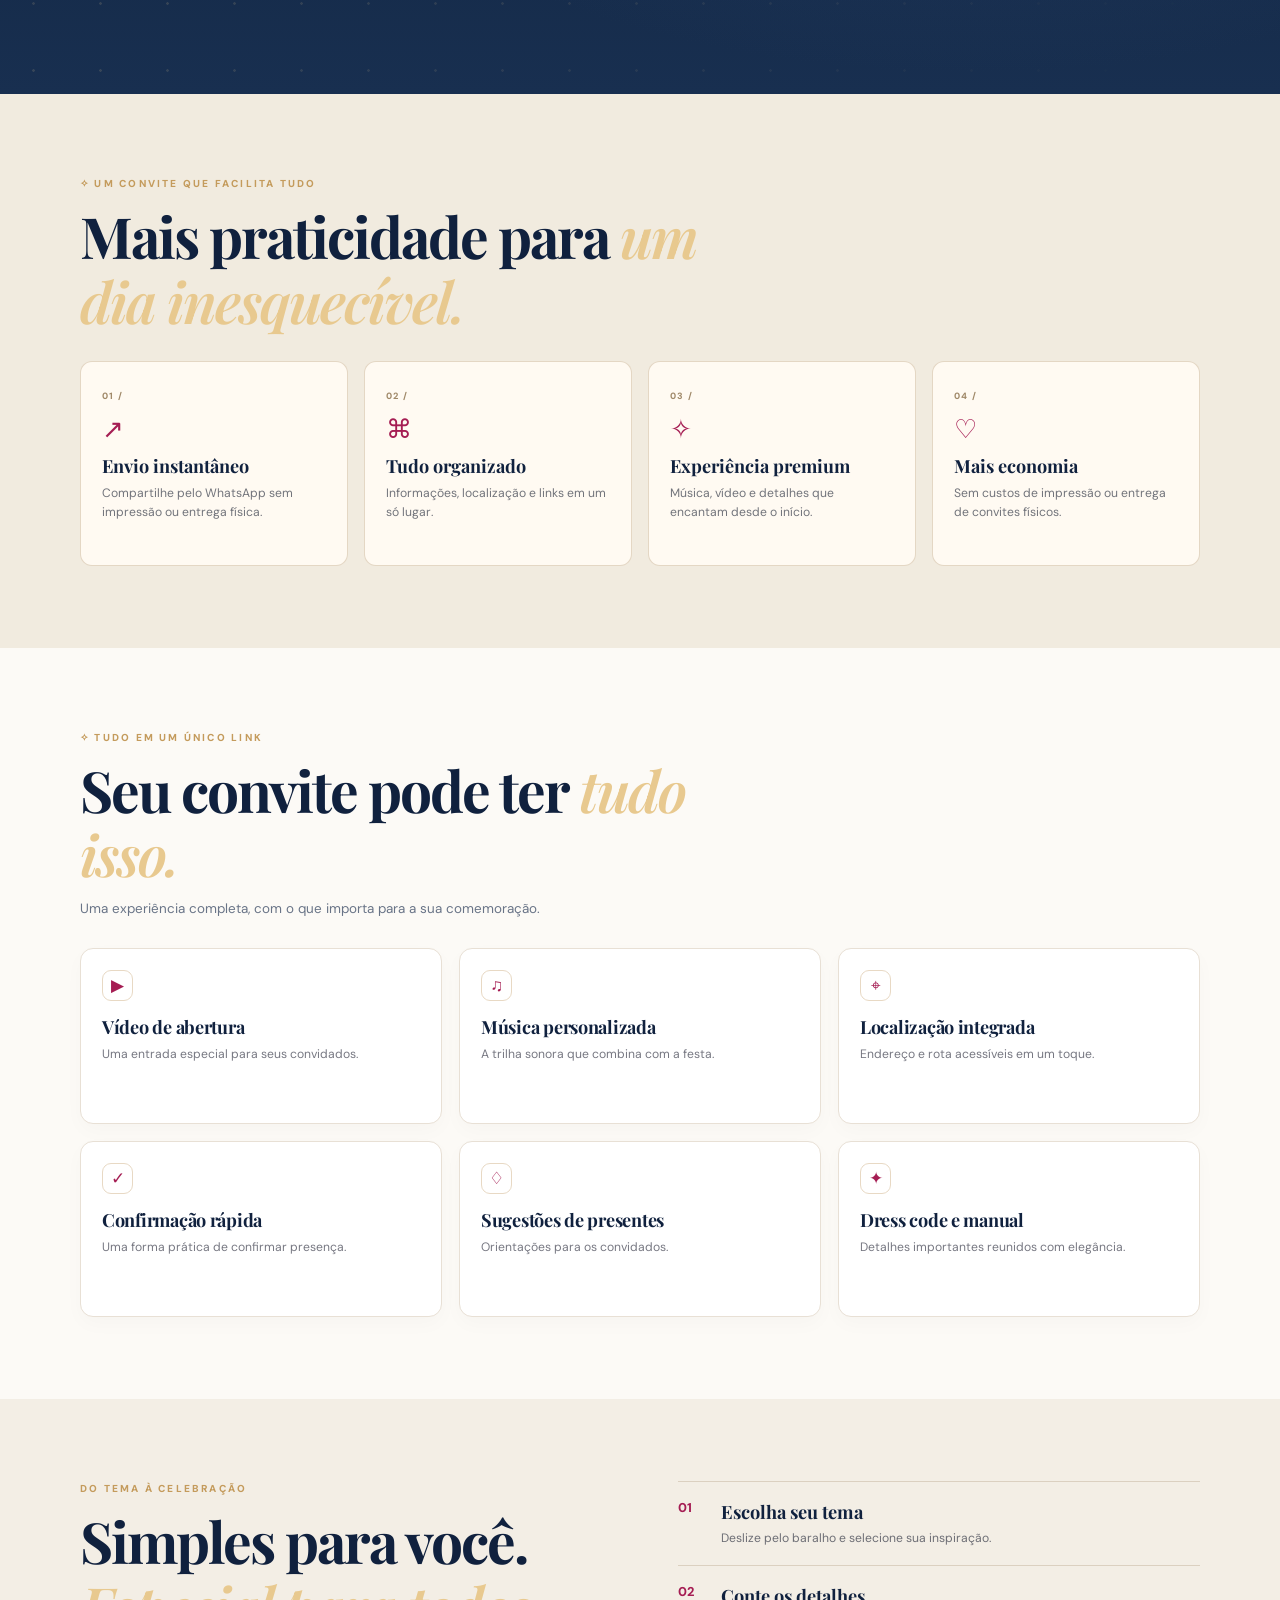
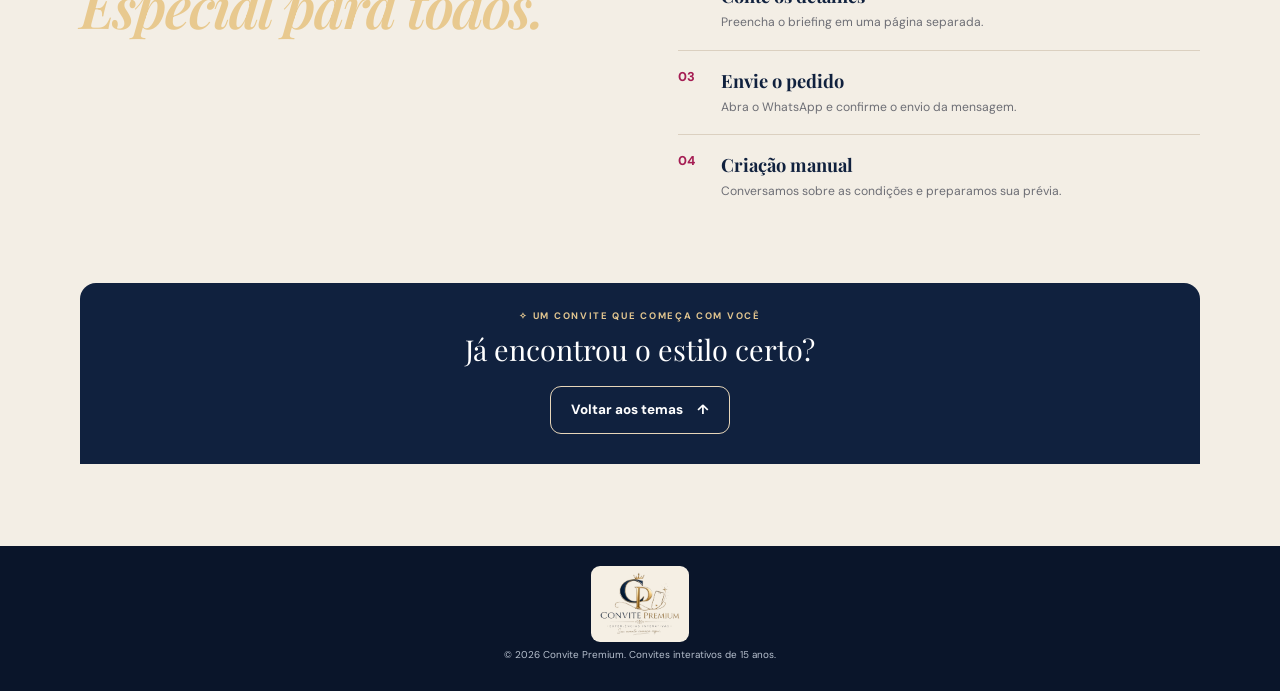
==== commit 6268af82: "Add files via upload" ====
--- a/index.html
+++ b/index.html
@@ -3,13 +3,13 @@
 <head>
   <meta charset="utf-8">
   <meta name="viewport" content="width=device-width, initial-scale=1, viewport-fit=cover">
-  <meta name="theme-color" content="#0d1528">
-  <meta name="description" content="Descubra uma nova forma de convidar para os seus 15 anos. Veja a apresentação e escolha seu tema favorito.">
+  <meta name="theme-color" content="#091326">
+  <meta name="description" content="Descubra os temas de convites digitais de 15 anos da Convite Premium. Escolha seu estilo e envie os detalhes da festa.">
   <meta property="og:type" content="website">
-  <meta property="og:title" content="Convite Premium | Convites Interativos de 15 Anos">
-  <meta property="og:description" content="Experimente os modelos, escolha o seu tema e envie os detalhes da festa.">
-  <meta property="og:image" content="https://premium-invites.github.io/LP-Catalogo/assets/capa-15anos.webp">
-  <title>Convite Premium | Apresentação</title>
+  <meta property="og:title" content="Convite Premium | Convites Digitais de 15 Anos">
+  <meta property="og:description" content="Seus 15 anos começam antes da festa. Conheça os temas e escolha o seu convite.">
+  <meta property="og:image" content="https://premium-invites.github.io/LP-Catalogo/assets/video/vsl-preview-poster.webp">
+  <title>Convite Premium | Seus 15 anos começam antes da festa</title>
   <link rel="preconnect" href="https://fonts.googleapis.com">
   <link rel="preconnect" href="https://fonts.gstatic.com" crossorigin>
   <link href="https://fonts.googleapis.com/css2?family=DM+Sans:wght@400;500;600;700;800&family=Playfair+Display:ital,wght@0,500;0,600;0,700;1,600;1,700&display=swap" rel="stylesheet">
@@ -17,45 +17,104 @@
   <script defer src="config.js"></script>
   <script defer src="script.js"></script>
 </head>
-<body class="vsl-page" data-page="intro">
-  <main class="vsl-screen" aria-labelledby="introTitle">
-    <div class="vsl-media" id="vslMedia">
-      <video id="introVideo" class="vsl-video" autoplay playsinline preload="metadata" aria-label="Apresentação em vídeo dos convites de 15 anos" hidden></video>
-      <div class="vsl-fallback" id="videoFallback">
-        <img src="assets/capa-15anos.webp" alt="Convite azul-marinho e dourado de 15 anos">
+<body class="home-page" data-page="home">
+  <main>
+    <!-- VSL: primeira tela do funil -->
+    <section class="vsl-screen" id="inicio" aria-labelledby="introTitle">
+      <div class="vsl-media" aria-hidden="true">
+        <video id="introVideo" class="vsl-video" autoplay muted loop playsinline preload="auto" poster="assets/video/vsl-preview-poster.webp">
+          <source src="assets/video/vsl-preview.mp4" type="video/mp4">
+          <source src="assets/video/vsl-preview.webm" type="video/webm">
+        </video>
+        <div class="vsl-fallback" id="videoFallback" hidden></div>
       </div>
-    </div>
-    <div class="vsl-overlay" aria-hidden="true"></div>
-    <button type="button" class="vsl-tap-to-play" id="vslTapToPlay" hidden aria-label="Reproduzir apresentação com som">
-      <span class="vsl-tap-icon" aria-hidden="true">▶</span>
-      <span>Toque no vídeo para assistir com som</span>
-    </button>
+      <div class="vsl-overlay" aria-hidden="true"></div>
+      <header class="vsl-header">
+        <a class="vsl-logo-wrap" href="#inicio" aria-label="Convite Premium — início">
+          <img class="vsl-logo" src="assets/logo-convite-premium.webp" width="132" height="102" alt="Convite Premium">
+        </a>
+        <button type="button" class="sound-toggle" id="soundButton" aria-pressed="false" aria-label="Ativar som do vídeo">
+          <span class="sound-icon" aria-hidden="true">♫</span>
+          <span id="soundButtonText">Ativar som</span>
+        </button>
+      </header>
+      <button type="button" class="vsl-play-overlay" id="vslPlayOverlay" hidden>
+        <span class="vsl-play-icon" aria-hidden="true">▶</span>
+        <span>Toque para reproduzir o vídeo</span>
+      </button>
+      <div class="vsl-copy">
+        <h1 id="introTitle" class="vsl-headline">Seus 15 anos começam <em>antes da festa.</em></h1>
+        <p class="vsl-summary">Descubra como um convite digital transforma o primeiro contato com os seus convidados.</p>
+        <a class="vsl-continue" id="continueButton" href="#catalogo" aria-label="Ver temas de convites">
+          <span>Ver temas</span>
+        </a>
+      </div>
+      <div class="vsl-bottom-cue" aria-hidden="true"><span></span></div>
+    </section>
 
-    <header class="vsl-header">
-      <img class="vsl-logo" src="assets/logo-convite-premium.webp" width="94" height="76" alt="Convite Premium">
-
-    </header>
-
-    <div class="vsl-bottom">
-      <h1 id="introTitle" class="vsl-headline">Seus 15 anos começam <em>antes da festa.</em></h1>
-      <p class="vsl-summary vsl-subheadline">Descubra como um convite digital transforma o primeiro contato com os seus convidados.</p>
-      <div class="vsl-actions">
-        <div class="vsl-ready" role="status" aria-live="polite" id="vslStatus">Preparando vídeo…</div>
-        <button type="button" class="vsl-retry" id="retryVideo" hidden>Tentar novamente ↻</button>
-        <a class="btn btn-primary vsl-continue" href="catalogo.html" id="continueButton" hidden>Ver temas <span aria-hidden="true">→</span></a>
-      </div>
-      <div class="vsl-controls">
-        <div class="vsl-progress-track" aria-hidden="true"><span id="videoProgress"></span></div>
-        <div class="vsl-control-row">
-          <span id="videoControlLabel">15 ANOS · CONVITE PREMIUM</span>
-          <div class="vsl-control-buttons">
-            <button type="button" class="video-small-button" id="playButton" hidden aria-label="Pausar vídeo">Pausar</button>
-            <button type="button" class="video-small-button" id="soundButton" hidden aria-label="Silenciar vídeo">Silenciar</button>
+    <section class="showcase-section showcase-top" id="catalogo" aria-labelledby="showcaseTitle">
+      <div class="container showcase-layout">
+        <div class="showcase-copy">
+          <p class="eyebrow reveal">✦ MUITO ALÉM DE UMA IMAGEM</p>
+          <h2 id="showcaseTitle" class="reveal">Antes da festa, <em>um primeiro encanto.</em></h2>
+          <p class="showcase-description reveal">Um convite é mais do que uma imagem: é música, movimento e detalhes que seus convidados podem explorar. Conheça os temas e escolha aquele que combina com seus 15 anos.</p>
+          <div class="showcase-legend reveal"><span aria-hidden="true">↗</span><span>Arraste as cartas para conhecer os temas. Toque na carta da frente para escolher.</span></div>
+        </div>
+        <div class="deck-shell reveal" id="baralho" aria-label="Baralho de temas de convites de 15 anos">
+          <div class="deck-counter"><span id="deckCurrent">01</span><span> / </span><span id="deckTotal">08</span></div>
+          <div class="deck-stage" id="deckStage" tabindex="0" role="region" aria-label="Cartas de temas. Arraste para a esquerda ou direita, ou use as setas para navegar."></div>
+          <div class="deck-instruction">TOQUE PARA ESCOLHER O TEMA</div>
+          <div class="deck-controls" id="deckControls">
+            <button class="deck-arrow" id="deckPrev" type="button" aria-label="Tema anterior">←</button>
+            <span class="deck-swipe-hint" id="deckHint">DESLIZE PARA VER OS TEMAS</span>
+            <button class="deck-arrow" id="deckNext" type="button" aria-label="Próximo tema">→</button>
           </div>
         </div>
       </div>
-    </div>
+    </section>
+
+    <section class="benefits-section section-space" aria-label="Vantagens dos convites digitais">
+      <div class="container">
+        <div class="section-head reveal"><p class="eyebrow">✧ UM CONVITE QUE FACILITA TUDO</p><h2>Mais praticidade para <em>um dia inesquecível.</em></h2></div>
+        <div class="benefits-grid">
+          <article class="benefit-card reveal"><span class="benefit-index">01 /</span><div class="benefit-icon" aria-hidden="true">↗</div><h3>Envio instantâneo</h3><p>Compartilhe pelo WhatsApp sem impressão ou entrega física.</p></article>
+          <article class="benefit-card reveal"><span class="benefit-index">02 /</span><div class="benefit-icon" aria-hidden="true">⌘</div><h3>Tudo organizado</h3><p>Informações, localização e links em um só lugar.</p></article>
+          <article class="benefit-card reveal"><span class="benefit-index">03 /</span><div class="benefit-icon" aria-hidden="true">✧</div><h3>Experiência premium</h3><p>Música, vídeo e detalhes que encantam desde o início.</p></article>
+          <article class="benefit-card reveal"><span class="benefit-index">04 /</span><div class="benefit-icon" aria-hidden="true">♡</div><h3>Mais economia</h3><p>Sem custos de impressão ou entrega de convites físicos.</p></article>
+        </div>
+      </div>
+    </section>
+
+    <section class="features-section section-space" id="recursos" aria-labelledby="featuresTitle">
+      <div class="container">
+        <div class="section-head reveal"><p class="eyebrow">✧ TUDO EM UM ÚNICO LINK</p><h2 id="featuresTitle">Seu convite pode ter <em>tudo isso.</em></h2><p>Uma experiência completa, com o que importa para a sua comemoração.</p></div>
+        <div class="features-grid">
+          <article class="feature-card reveal"><span class="feature-symbol" aria-hidden="true">▶</span><h3>Vídeo de abertura</h3><p>Uma entrada especial para seus convidados.</p></article>
+          <article class="feature-card reveal"><span class="feature-symbol" aria-hidden="true">♫</span><h3>Música personalizada</h3><p>A trilha sonora que combina com a festa.</p></article>
+          <article class="feature-card reveal"><span class="feature-symbol" aria-hidden="true">⌖</span><h3>Localização integrada</h3><p>Endereço e rota acessíveis em um toque.</p></article>
+          <article class="feature-card reveal"><span class="feature-symbol" aria-hidden="true">✓</span><h3>Confirmação rápida</h3><p>Uma forma prática de confirmar presença.</p></article>
+          <article class="feature-card reveal"><span class="feature-symbol" aria-hidden="true">♢</span><h3>Sugestões de presentes</h3><p>Orientações para os convidados.</p></article>
+          <article class="feature-card reveal"><span class="feature-symbol" aria-hidden="true">✦</span><h3>Dress code e manual</h3><p>Detalhes importantes reunidos com elegância.</p></article>
+        </div>
+      </div>
+    </section>
+
+    <section class="process-section section-space" id="processo" aria-labelledby="processTitle">
+      <div class="container process-layout">
+        <div class="reveal"><p class="eyebrow">DO TEMA À CELEBRAÇÃO</p><h2 id="processTitle">Simples para você. <em>Especial para todos.</em></h2></div>
+        <ol class="process-list">
+          <li class="reveal"><span>01</span><div><h3>Escolha seu tema</h3><p>Deslize pelo baralho e selecione sua inspiração.</p></div></li>
+          <li class="reveal"><span>02</span><div><h3>Conte os detalhes</h3><p>Preencha o briefing em uma página separada.</p></div></li>
+          <li class="reveal"><span>03</span><div><h3>Envie o pedido</h3><p>Abra o WhatsApp e confirme o envio da mensagem.</p></div></li>
+          <li class="reveal"><span>04</span><div><h3>Criação manual</h3><p>Conversamos sobre as condições e preparamos sua prévia.</p></div></li>
+        </ol>
+      </div>
+      <div class="container final-band reveal"><span>✧ UM CONVITE QUE COMEÇA COM VOCÊ</span><p>Já encontrou o estilo certo?</p><a class="btn btn-outline-light" href="#baralho">Voltar aos temas <span aria-hidden="true">↑</span></a></div>
+    </section>
   </main>
-  <noscript><p class="noscript-warning">Ative o JavaScript para assistir à apresentação e avançar ao catálogo.</p></noscript>
+
+  <footer class="site-footer"><img src="assets/logo-convite-premium.webp" alt="Convite Premium" width="88" height="71"><small>© <span data-year></span> Convite Premium. Convites interativos de 15 anos.</small></footer>
+  <div class="scroll-edge" id="scrollEdge" aria-hidden="true"><div class="scroll-edge-caption"><span>DESLIZE PARA EXPLORAR</span><span class="scroll-edge-arrow">↓</span></div></div>
+  <noscript><p class="noscript-warning">Ative o JavaScript para visualizar os temas e preencher seu pedido.</p></noscript>
 </body>
 </html>
--- a/style.css
+++ b/style.css
@@ -1,322 +1,66 @@
-/* CONVITE PREMIUM — funil de três páginas | mobile first */
-:root{
-  --navy:#10213e;--navy-deep:#09172e;--wine:#a51d53;--wine-strong:#8f1749;
-  --gold:#ba914d;--gold-light:#e0c38b;--ink:#1a2435;--muted:#677083;
-  --paper:#fcfaf6;--cream:#f4efe6;--white:#fff;--border:#e9e2d8;
-  --radius:17px;--serif:'Playfair Display',Georgia,serif;--sans:'DM Sans',Arial,sans-serif;
-}
-*,*::before,*::after{box-sizing:border-box}
-html{scroll-behavior:smooth}
-body{margin:0;font-family:var(--sans);background:var(--paper);color:var(--ink);-webkit-font-smoothing:antialiased}
-a{color:inherit;text-decoration:none}button,input,textarea{font:inherit}button{cursor:pointer}img{max-width:100%;display:block}
-[hidden]{display:none!important}
-:focus-visible{outline:3px solid #e6b65c;outline-offset:3px}
-.sr-only{position:absolute;width:1px;height:1px;padding:0;margin:-1px;overflow:hidden;clip:rect(0,0,0,0);white-space:nowrap;border:0}
-.container{width:min(100% - 36px,1120px);margin-inline:auto}
-.eyebrow{font-size:.65rem;line-height:1.5;letter-spacing:.22em;font-weight:800;color:var(--wine);text-transform:uppercase;margin:0 0 13px}
-h1,h2,h3,p{margin-top:0}h1,h2{font-family:var(--serif);font-weight:700;letter-spacing:-.035em}h1 em,h2 em{font-weight:600;color:var(--wine)}
-h1{font-size:clamp(2.45rem,8.3vw,4.3rem);line-height:1.11}h2{font-size:clamp(2rem,6.6vw,3.5rem);line-height:1.17}
-p{line-height:1.65}
-.btn{min-height:46px;display:inline-flex;align-items:center;justify-content:center;gap:16px;padding:13px 20px;border-radius:11px;border:1px solid transparent;font-weight:800;font-size:.82rem;line-height:1.25;transition:background .2s,color .2s,border .2s,transform .2s}
-.btn:hover{transform:translateY(-2px)}.btn:active{transform:translateY(0)}
-.btn-primary{background:var(--wine);color:#fff;box-shadow:0 9px 30px rgba(106,9,54,.25)}.btn-primary:hover{background:var(--wine-strong)}
-.btn-whatsapp{background:#186d4c;color:#fff;border:0;width:100%;justify-content:space-between;padding:17px 19px;font-size:.85rem}.btn-whatsapp:hover{background:#125a3e}
-.btn-outline-light{border-color:#e7d6b9;color:#fff;background:transparent}.btn-outline-light:hover{background:#fff;color:var(--navy)}
-.reveal{opacity:1;transform:none}
-.has-motion .reveal{opacity:0;transform:translate3d(0,28px,0);transition:opacity .75s ease,transform .75s cubic-bezier(.18,.72,.24,1)}
-.has-motion .reveal.is-visible{opacity:1;transform:translate3d(0,0,0)}
-/* -------------------------------- Intro: VSL full viewport -------------------------------- */
-body.vsl-page{background:#0b1326;color:#fff;overflow:hidden}
-.vsl-screen{height:100vh;height:100dvh;min-height:430px;position:relative;isolation:isolate;overflow:hidden}
-.vsl-media,.vsl-overlay{position:absolute;inset:0}
-.vsl-media{z-index:-2;background:radial-gradient(circle at 50% 30%,#393e66,#090e1d 70%)}
-.vsl-video,.vsl-fallback,.vsl-fallback img{display:block;width:100%;height:100%}
-.vsl-video,.vsl-fallback img{object-fit:cover;object-position:center 40%}
-.vsl-fallback img{filter:brightness(.58) saturate(.85) blur(1px);transform:scale(1.03)}
-.vsl-overlay{z-index:-1;background:linear-gradient(180deg,rgba(7,9,18,.72),rgba(7,9,18,.02) 25%,rgba(10,12,25,.30) 40%,rgba(7,10,23,.9) 78%,#080d1c 100%),linear-gradient(90deg,rgba(8,11,23,.4),transparent 80%);pointer-events:none}
-.vsl-header{position:absolute;z-index:2;top:max(14px,env(safe-area-inset-top));left:0;right:0;padding-inline:clamp(19px,5vw,60px);display:flex;align-items:center;justify-content:space-between;gap:14px}
-.vsl-logo{width:96px;height:auto;max-height:72px;object-fit:contain;padding:4px 7px;border-radius:11px;background:rgba(255,249,238,.95)}
-.vsl-category{font-size:.55rem;line-height:1.6;letter-spacing:.19em;color:#f3dfb9;text-align:right;font-weight:700;text-shadow:0 1px 6px #111}
-.vsl-category span{margin:0 4px}
-.vsl-bottom{position:absolute;bottom:max(22px,env(safe-area-inset-bottom));left:clamp(21px,6vw,74px);right:clamp(21px,6vw,74px);max-width:740px;z-index:2}
-.vsl-bottom h1{font-size:clamp(2.45rem,8vw,5rem);line-height:1.05;letter-spacing:-.03em;max-width:690px;margin:0 0 13px;text-shadow:0 3px 25px rgba(0,0,0,.3)}
-.vsl-bottom h1 em{color:#e4c58d}
-.vsl-summary{max-width:520px;font-size:clamp(.77rem,1.6vw,.94rem);color:#f3efe8;line-height:1.6;margin-bottom:22px}
-.vsl-actions{min-height:51px;display:flex;align-items:center;flex-wrap:wrap;gap:12px;margin-bottom:20px}
-.vsl-ready{display:flex;align-items:center;gap:8px;color:#f2e8d8;font-size:.73rem;letter-spacing:.01em}
-.status-pulse{display:inline-block;width:7px;height:7px;flex:none;border-radius:50%;background:#d8af64;box-shadow:0 0 0 5px rgba(232,185,93,.1);animation:pulse 1.65s infinite}
-.vsl-continue{width:min(100%,340px);justify-content:space-between;animation:cta-show .4s both}
-.vsl-controls{border-top:1px solid rgba(235,224,212,.24);padding-top:12px}
-.vsl-progress-track{height:2px;background:rgba(252,241,219,.2);border-radius:3px;overflow:hidden;margin-bottom:10px}
-.vsl-progress-track span{height:100%;display:block;width:0;background:var(--gold-light);transition:width .18s linear}
-.vsl-control-row{display:flex;justify-content:space-between;align-items:center;gap:15px;color:#dccbb9;font-size:.55rem;letter-spacing:.2em;font-weight:700}
-.vsl-control-buttons{display:flex;gap:8px;align-items:center}
-.video-small-button{background:rgba(255,255,255,.1);border:1px solid rgba(255,255,255,.4);border-radius:30px;color:#fff;padding:8px 11px;font-size:.64rem;letter-spacing:0;line-height:1}
-.video-small-button:hover{background:rgba(255,255,255,.22)}
-.noscript-warning{background:#fff3ce;padding:15px;text-align:center;color:#4b2d07;font-size:.85rem}
-@keyframes pulse{50%{box-shadow:0 0 0 8px rgba(232,185,93,0)}}
-@keyframes cta-show{from{opacity:0;transform:translateY(10px)}to{opacity:1;transform:translateY(0)}}
-/* -------------------------------- Catalog chrome -------------------------------- */
-.catalog-page{background:var(--paper)}
-.site-header{position:sticky;top:0;z-index:35;background:rgba(252,250,246,.94);border-bottom:1px solid rgba(204,181,153,.27);backdrop-filter:blur(18px);-webkit-backdrop-filter:blur(18px)}
-.site-header-inner{width:min(100% - 36px,1120px);margin:auto;display:flex;align-items:center;justify-content:space-between;gap:10px;min-height:74px}
-.brand-link{flex-shrink:0}.brand-link img{width:77px;height:63px;object-fit:contain}
-.site-header-tag{font-weight:800;font-size:.62rem;letter-spacing:.14em;color:var(--navy);text-align:center}.site-header-tag span{color:var(--gold);margin:0 3px}
-.header-anchor{font-size:.67rem;font-weight:800;padding:9px 10px;color:var(--wine);border:1px solid #ead9dc;border-radius:100px;white-space:nowrap}
-.header-anchor:hover{background:#fff2f4}
-.catalog-intro{padding-top:34px;padding-bottom:26px;scroll-margin-top:84px}
-.catalog-intro h1{max-width:680px;margin-bottom:12px}
-.catalog-intro .eyebrow{margin-bottom:10px}
-.catalog-intro-row{display:flex;align-items:end;justify-content:space-between;gap:30px;margin:22px 0 25px}
-.body-lead{max-width:630px;font-size:.9rem;color:var(--muted);line-height:1.66;margin:0}
-.catalog-intro-aside{min-width:200px;display:none;align-items:center;gap:14px;color:#b6a18b;text-align:left;border-left:1px solid #d7c3a8;padding-left:23px}
-.asidenum{font-size:5rem;line-height:1;font-family:var(--serif);color:#d6c4a7}.catalog-intro-aside>span:last-child{font-size:.57rem;line-height:1.7;font-weight:800;letter-spacing:.14em}
-.theme-grid{display:grid;grid-template-columns:repeat(2,minmax(0,1fr));gap:12px}
-.theme-card{background:#fff;border:1px solid var(--border);border-radius:15px;overflow:hidden;box-shadow:0 12px 30px rgba(17,31,55,.055);min-width:0;display:flex;flex-direction:column;transition:box-shadow .25s,border-color .25s}
-.theme-card:hover{box-shadow:0 18px 42px rgba(17,31,55,.13);border-color:#d6bda6}
-.theme-art{width:100%;aspect-ratio:4/4.8;overflow:hidden;position:relative;background:#ebdfca}
-.theme-art img{height:100%;width:100%;object-fit:cover;object-position:center 35%;transition:transform .7s ease}
-.theme-card:hover .theme-art img{transform:scale(1.045)}
-.theme-number{position:absolute;top:9px;left:9px;background:rgba(14,27,49,.82);border:1px solid rgba(255,255,255,.24);color:#f3dfbe;font-weight:800;letter-spacing:.09em;font-size:.56rem;padding:6px 8px;border-radius:50px;backdrop-filter:blur(7px)}
-.theme-details{display:flex;flex-direction:column;flex:1;gap:7px;padding:13px 11px 13px}
-.theme-details h3{font-family:var(--serif);font-size:1.03rem;color:var(--navy);line-height:1.2;letter-spacing:-.015em;margin:0}
-.theme-details p{font-size:.67rem;color:#7e7b80;line-height:1.4;min-height:27px;margin:0 0 5px}
-.theme-actions{display:flex;flex-direction:column;gap:7px;margin-top:auto}
-.theme-actions a,.theme-actions button{display:flex;align-items:center;justify-content:center;gap:4px;width:100%;min-height:37px;line-height:1.1;padding:10px 5px;font-weight:800;font-size:.65rem;border-radius:8px;white-space:normal;text-align:center}
-.theme-choose{border:0;background:#17396d;color:#fff}.theme-choose:hover{background:#27518a}
-.other-art{display:flex;flex-direction:column;align-items:center;justify-content:center;background:radial-gradient(circle at 45% 37%,#34426e 0,#1a2849 45%,#10182f 100%);color:#d9bb83;isolation:isolate}
-.other-art:before{content:"";width:75%;aspect-ratio:1;position:absolute;border:1px solid rgba(222,193,134,.32);border-radius:50%;box-shadow:0 0 0 18px rgba(255,255,255,.025),0 0 0 36px rgba(255,255,255,.015)}
-.other-art span{font-size:3.6rem;line-height:1;z-index:1}.other-art strong{font-family:var(--serif);font-size:1rem;font-style:italic;color:#f6ead5;position:relative;text-align:center;padding:0 14px}
-.catalog-after-note{display:flex;align-items:start;gap:10px;background:#f4efe6;border:1px solid #e9dfce;border-radius:11px;padding:13px 14px;margin-top:18px;max-width:730px}
-.catalog-after-note>span{color:var(--wine)}.catalog-after-note p{font-size:.73rem;line-height:1.65;color:#5f6470;margin:0}
-/* -------------------------------- Benefit cards -------------------------------- */
-.section-space{padding-top:58px;padding-bottom:58px}
-.benefits-section{background:#f1ebdf}
-.benefits-grid{display:grid;grid-template-columns:repeat(2,minmax(0,1fr));gap:10px}
-.benefit-card{background:#fffaf2;min-width:0;border:1px solid rgba(222,207,185,.8);border-radius:12px;padding:15px 12px 17px;position:relative}
-.benefit-index{font-size:.57rem;color:#a08969;font-weight:800;letter-spacing:.15em}
-.benefit-icon{font-size:1.65rem;color:var(--wine);line-height:1;margin:12px 0 13px;font-family:Georgia,serif}
-.benefit-card h3{font-family:var(--serif);font-size:.98rem;color:var(--navy);margin:0 0 7px;line-height:1.22}
-.benefit-card p{font-size:.69rem;line-height:1.55;color:#72747b;margin:0}
-/* -------------------------------- Deck showcase -------------------------------- */
-.showcase-section{background:radial-gradient(circle at 72% 40%,#223759 0,#14243f 50%,#0c1a33 100%);color:#fff;overflow:hidden}
-.showcase-top{padding-top:clamp(90px,18vw,138px);padding-bottom:58px}
-.showcase-top .showcase-copy h1{color:#fff;max-width:620px;margin-bottom:16px;font-size:clamp(2.45rem,9vw,5.05rem);line-height:1.08}
-.showcase-top .showcase-copy h1 em{color:#e6c994;font-style:italic}
-.showcase-top .catalog-jump{margin-top:18px}
-.showcase-layout{display:grid;grid-template-columns:minmax(0,1fr);gap:26px}
-.showcase-copy .eyebrow{color:#d7ad6d}
-.showcase-copy h2{color:#fff;max-width:570px;margin-bottom:16px}
-.showcase-copy h2 em{color:#e6c994}
-.showcase-copy>p:not(.eyebrow){color:#d0d5dd;font-size:.82rem;max-width:480px;line-height:1.75;margin-bottom:16px}
-.showcase-legend{display:flex;align-items:center;gap:10px;color:#e2d1b6;font-size:.7rem;line-height:1.6;max-width:340px}
-.showcase-legend>span:first-child{width:31px;height:31px;display:grid;place-items:center;border:1px solid rgba(238,214,180,.6);border-radius:50%;font-size:1rem;flex:none}
-.deck-shell{width:100%;padding-top:4px}
-.deck-counter{text-align:center;font-size:.63rem;font-weight:800;letter-spacing:.2em;color:#d9c398;margin-bottom:6px}
-.deck-counter #deckCurrent{font-size:1rem;color:#fff}
-.deck-stage{position:relative;width:min(66vw,266px);height:min(96vw,365px);min-height:268px;margin:10px auto 23px;isolation:isolate;touch-action:pan-y;cursor:grab;user-select:none}
-.deck-stage:active{cursor:grabbing}
-.deck-stage::before,.deck-stage::after{content:"";position:absolute;inset:0;background:#253858;border:1px solid rgba(236,206,150,.58);border-radius:17px;transform:translate(15px,5px) rotate(8deg);box-shadow:0 6px 22px rgba(0,0,0,.18);pointer-events:none}
-.deck-stage::after{transform:translate(-12px,-4px) rotate(-7deg);background:#334467}
-.deck-stage.has-multiple::before,.deck-stage.has-multiple::after{opacity:0}
-.deck-card{position:absolute;inset:0;border-radius:15px;overflow:hidden;background:#f8f3e9;border:4px solid #f9f0df;box-shadow:0 18px 30px rgba(0,0,0,.38);will-change:transform;transition:transform .58s cubic-bezier(.18,.78,.19,1),opacity .5s ease;touch-action:pan-y}
-.deck-card a{width:100%;height:100%;display:block;position:relative;color:#fff}
-.deck-card img{width:100%;height:100%;object-fit:cover;object-position:center 27%;pointer-events:none}
-.deck-card-overlay{position:absolute;inset:auto 0 0;padding:45px 15px 17px;background:linear-gradient(transparent,rgba(4,8,19,.86))}
-.deck-card-overlay strong{display:block;font-family:var(--serif);font-size:1.1rem;line-height:1.2;margin-bottom:6px}
-.deck-card-overlay small{display:block;color:#e3d1b8;font-size:.65rem;letter-spacing:.02em}
-.deck-controls{display:flex;justify-content:center;align-items:center;gap:22px;min-height:38px}
-.deck-arrow{width:37px;height:37px;border-radius:50%;color:#f8e4c1;border:1px solid rgba(238,218,183,.6);background:transparent;font-size:1.25rem;transition:background .2s}
-.deck-arrow:hover{background:rgba(255,255,255,.15)}
-.deck-swipe-hint{color:#cdbfa9;font-weight:800;font-size:.56rem;letter-spacing:.13em;white-space:nowrap}
-.deck-controls.is-single .deck-arrow{display:none}
-/* -------------------------------- Feature grid -------------------------------- */
-.features-section{background:var(--paper)}
-.section-head{max-width:620px;margin:0 0 28px}
-.section-head h2{margin-bottom:12px;color:var(--navy)}
-.section-head>p:not(.eyebrow){color:var(--muted);font-size:.83rem;margin:0}
-.features-grid{display:grid;grid-template-columns:repeat(2,minmax(0,1fr));gap:10px}
-.feature-card{padding:14px 12px 17px;border-radius:13px;border:1px solid var(--border);background:#fff;min-height:142px;min-width:0;box-shadow:0 7px 20px rgba(14,27,49,.025)}
-.feature-symbol{display:grid;place-items:center;height:31px;width:31px;border:1px solid #e8d9c4;border-radius:9px;color:var(--wine);font-size:1.08rem;margin-bottom:15px}
-.feature-card h3{font-family:var(--serif);font-size:.98rem;line-height:1.23;letter-spacing:-.015em;color:var(--navy);margin-bottom:7px}
-.feature-card p{font-size:.68rem;color:#777882;line-height:1.56;margin:0}
-/* -------------------------------- Process & footer -------------------------------- */
-.process-section{background:var(--cream);padding-bottom:0}
-.process-layout{display:grid;grid-template-columns:minmax(0,1fr);gap:25px}
-.process-layout h2{max-width:520px;color:var(--navy);margin-bottom:0}
-.process-list{padding:0;margin:0;list-style:none;display:grid;gap:0}
-.process-list li{display:flex;gap:16px;border-top:1px solid #dbd0c0;padding:17px 0}
-.process-list li>span{color:var(--wine);font-size:.8rem;font-weight:800;letter-spacing:.04em;min-width:27px}
-.process-list h3{font-family:var(--serif);color:var(--navy);font-size:1.14rem;margin:0 0 5px}
-.process-list p{font-size:.76rem;line-height:1.6;margin:0;color:#6d6e75}
-.final-band{background:var(--navy);color:#fff;padding:27px 25px 30px;margin-top:42px;text-align:center;border-radius:16px 16px 0 0}
-.final-band>span{display:block;font-size:.59rem;color:#e1c58f;letter-spacing:.18em;font-weight:700}
-.final-band p{font-family:var(--serif);font-size:1.8rem;line-height:1.2;margin:10px 0 19px}
-.site-footer{display:flex;flex-direction:column;align-items:center;gap:3px;text-align:center;background:#0a152a;padding:19px 18px 25px;color:#b7c0ce}
-.site-footer img{width:78px;height:auto;filter:brightness(1.55)}
-.site-footer small{font-size:.6rem;line-height:1.6}
-.scroll-edge{position:fixed;bottom:0;left:0;right:0;height:95px;z-index:30;pointer-events:none;background:linear-gradient(0deg,rgba(252,250,246,.96),rgba(252,250,246,.65) 42%,rgba(252,250,246,0));transition:opacity .3s}
-.scroll-edge.is-hidden{opacity:0}
-.scroll-edge-caption{position:absolute;bottom:max(12px,env(safe-area-inset-bottom));left:0;right:0;display:flex;align-items:center;justify-content:center;gap:9px;color:#9b845d;font-size:.54rem;letter-spacing:.2em;font-weight:800}
-.scroll-edge-arrow{display:inline-block;font-size:1.1rem;animation:arrow-bob 1.6s infinite}
-@keyframes arrow-bob{50%{transform:translateY(5px)}}
-/* -------------------------------- Quiz / briefing -------------------------------- */
-.quiz-page{background:radial-gradient(circle at top,#fffdfa,#f5f0e7)}
-.quiz-main{min-height:70vh;padding:31px 0 55px}
-.quiz-wrapper{width:min(100% - 36px,660px);margin:auto}
-.quiz-heading{margin:26px 0 24px}
-.quiz-heading h1{font-size:clamp(2.55rem,7.9vw,3.55rem);margin-bottom:13px}
-.quiz-heading>p:not(.eyebrow){font-size:.8rem;color:#71747e;margin:0;line-height:1.7}
-.chosen-theme{display:flex;align-items:center;gap:14px;padding:16px;background:var(--navy);border-radius:13px;color:#fff;margin-bottom:15px}
-.chosen-symbol{display:grid;place-items:center;width:36px;height:36px;flex:none;border-radius:50%;border:1px solid rgba(236,203,154,.5);color:#e4bf80;font-size:1.3rem}
-.chosen-theme>div{flex:1;min-width:0}.chosen-theme small{display:block;font-size:.55rem;letter-spacing:.13em;color:#b9bdc6;font-weight:800;margin-bottom:4px}.chosen-theme strong{display:block;font-family:var(--serif);font-size:1.11rem;overflow-wrap:anywhere}
-.chosen-theme>a{color:#e0c290;text-decoration:underline;text-underline-offset:4px;font-size:.73rem;flex:none}
-.quiz-form{border-radius:17px;border:1px solid var(--border);background:#fff;box-shadow:0 14px 40px rgba(31,43,63,.065);padding:20px 17px 23px;display:grid;gap:16px}
-.field{min-width:0;display:grid;gap:7px}
-.field label{color:#2b3450;font-weight:800;font-size:.77rem}
-.field label small{font-weight:500;color:#84858c;font-size:.68rem}
-.field input,.field textarea{width:100%;border:1px solid #dedde0;border-radius:9px;min-height:48px;background:#fff;padding:12px 13px;color:#242e3c;outline:none;font-size:.84rem;transition:border-color .2s,box-shadow .2s}
-.field textarea{resize:vertical;min-height:92px;line-height:1.5}
-.field input:focus,.field textarea:focus{border-color:var(--wine);box-shadow:0 0 0 3px rgba(165,29,83,.1)}
-.field input::placeholder,.field textarea::placeholder{color:#a0a2a9}
-.required{color:var(--wine)}
-.field-pair{display:grid;grid-template-columns:repeat(2,minmax(0,1fr));gap:11px}
-.fixed-age{border-radius:9px;background:#faf5ec;border:1px solid #eee3d2;display:flex;align-items:center;justify-content:space-between;padding:12px 13px;gap:10px}
-.fixed-age span{font-size:.62rem;letter-spacing:.1em;font-weight:800;color:#86704e}.fixed-age strong{font-family:var(--serif);color:var(--navy);font-size:1.1rem}
-.other-description p{font-size:.69rem;color:#777c84;line-height:1.5;margin:0}
-.consent-label{display:flex;align-items:flex-start;gap:10px;font-size:.73rem;line-height:1.58;color:#3d4554;cursor:pointer}
-.consent-label input{appearance:auto;accent-color:var(--wine);width:18px;height:18px;flex:none;margin:2px 0 0}
-.privacy-note{font-size:.68rem;color:#8a8e98;line-height:1.55;margin:-6px 0 0}
-.send-note{font-size:.68rem;color:#7b8289;text-align:center;line-height:1.6;margin:-5px 0 0}
-.quiz-footer{margin-top:0}
-/* -------------------------------- V3: minimalist VSL + auditory start -------------------------------- */
-.vsl-headline{animation:copy-rise .82s cubic-bezier(.19,.7,.28,1) .1s both}
-.vsl-subheadline{animation:copy-rise .82s cubic-bezier(.19,.7,.28,1) .67s both}
-@keyframes copy-rise{
-  from{opacity:0;transform:translate3d(0,30px,0)}
-  to{opacity:1;transform:translate3d(0,0,0)}
-}
-.vsl-retry{min-height:42px;border:1px solid rgba(235,211,170,.62);border-radius:9px;background:rgba(9,20,40,.75);color:#f5d49f;font-weight:800;padding:10px 15px;cursor:pointer}
-.vsl-tap-to-play{position:absolute;inset:0;z-index:1;display:flex;align-items:center;justify-content:center;flex-direction:column;gap:13px;width:100%;background:rgba(6,15,34,.18);border:0;color:#fff;text-align:center;padding:40px 26px 150px;font-size:.79rem;letter-spacing:.03em;font-weight:700;text-shadow:0 2px 12px rgba(0,0,0,.9)}
-.vsl-tap-to-play .vsl-tap-icon{width:74px;height:74px;border:1px solid rgba(248,228,192,.8);background:rgba(18,40,75,.75);border-radius:50%;display:grid;place-items:center;font-size:1.5rem;padding-left:4px;box-shadow:0 10px 50px rgba(0,0,0,.4);backdrop-filter:blur(8px);animation:tap-breathe 2.1s ease-in-out infinite}
-@keyframes tap-breathe{50%{transform:scale(1.075)}}
-/* -------------------------------- V3: catalog lead-in and jump to themes -------------------------------- */
-.catalog-hero{position:relative;isolation:isolate;background:radial-gradient(ellipse at 78% 30%,#345784 0%,transparent 58%),linear-gradient(125deg,#0a1830 0%,#11284b 63%,#182f52 100%);color:#fff;overflow:hidden}
-.catalog-hero::before{content:"";position:absolute;inset:0;z-index:-1;opacity:.33;background-image:radial-gradient(#e2c891 1px,transparent 1.5px);background-size:63px 63px;mask-image:linear-gradient(90deg,transparent,#000);-webkit-mask-image:linear-gradient(90deg,transparent,#000)}
-.catalog-hero-glow{position:absolute;right:-38px;top:45px;color:rgba(229,199,142,.13);font-size:19rem;font-family:Georgia,serif;line-height:1;pointer-events:none;user-select:none}
-.catalog-hero-inner{min-height:min(68svh,610px);display:flex;flex-direction:column;align-items:flex-start;justify-content:center;padding-block:clamp(62px,15vw,115px) clamp(64px,11vw,106px);position:relative;z-index:1}
-.catalog-hero-kicker{color:#e4c38a;font-size:.65rem;font-weight:800;letter-spacing:.19em;margin-bottom:17px}
-.catalog-hero h1{color:#fff;max-width:735px;font-size:clamp(2.65rem,9vw,5.2rem);line-height:1.1;margin:0 0 20px}
-.catalog-hero h1 em{color:#e9c995}
-.catalog-hero-lead{max-width:520px;color:#dce5f1;font-size:clamp(.83rem,2vw,1rem);line-height:1.75;margin-bottom:25px}
-.catalog-jump{background:#f5f6f7;color:#163761;border:1px solid rgba(243,243,247,.9);min-width:184px;justify-content:space-between;box-shadow:0 11px 34px rgba(5,12,29,.22)}
-.catalog-jump:hover{background:#dfeaff;color:#122c52}
-#temas{scroll-margin-top:88px}
-.catalog-intro{padding-top:52px}
-.catalog-intro-row{margin-top:0}
-.catalog-intro .eyebrow{color:#386aa5}
-.catalog-intro h2{color:#102c56;max-width:680px;margin-bottom:14px}
-.catalog-intro h2 em{color:#356fae}
-.catalog-intro .body-lead{color:#5a6880}
-/* -------------------------------- V3: theme-responsive selected card -------------------------------- */
-.chosen-theme{--selected-main:#10213e;--selected-secondary:#1c3869;--selected-accent:#e0c38b;background:linear-gradient(118deg,var(--selected-main),var(--selected-secondary));border:1px solid var(--selected-accent);box-shadow:0 14px 30px rgba(13,35,65,.13);min-height:98px;position:relative;isolation:isolate;overflow:hidden}
-.chosen-theme::after{content:"";position:absolute;right:-16px;top:-54px;width:190px;height:180px;background:radial-gradient(circle,rgba(255,255,255,.12),transparent 70%);pointer-events:none;z-index:-1}
-.chosen-symbol{width:54px;height:68px;flex:none;border-radius:8px;background:rgba(0,0,0,.19);border:1px solid var(--selected-accent);overflow:hidden;color:var(--selected-accent)}
-.chosen-symbol img{height:100%;width:100%;object-fit:cover;object-position:center}
-.chosen-symbol span{font-size:1.8rem;color:var(--selected-accent)}
-.chosen-theme-copy{flex:1;min-width:0}
-.chosen-theme small{color:#e3d5b4}
-.chosen-theme strong{color:#fff}
-.chosen-theme>a{color:var(--selected-accent);font-weight:700}
-.quiz-heading{margin-top:12px}
+/* CONVITE PREMIUM — Funil mobile-first | VSL + catálogo integrado + quiz */
+:root{--navy:#10213e;--navy-deep:#08152b;--navy-mid:#1a3154;--wine:#a51d53;--gold:#c49b5c;--gold-light:#e8c98f;--ink:#1a2435;--muted:#697487;--paper:#fcfaf6;--cream:#f3eee5;--white:#fff;--border:#e8e0d5;--serif:'Playfair Display',Georgia,serif;--sans:'DM Sans',Arial,sans-serif}
+*,*::before,*::after{box-sizing:border-box}html{scroll-behavior:smooth;scroll-padding-top:0}body{margin:0;font-family:var(--sans);background:var(--paper);color:var(--ink);-webkit-font-smoothing:antialiased}a{color:inherit;text-decoration:none}button,input,textarea,select{font:inherit}button{cursor:pointer}img,video{max-width:100%;display:block}[hidden]{display:none!important}:focus-visible{outline:3px solid #d9b36e;outline-offset:3px}
+.container{width:min(100% - 34px,1120px);margin-inline:auto}.eyebrow{font-size:.63rem;line-height:1.5;letter-spacing:.22em;font-weight:800;color:var(--gold);text-transform:uppercase;margin:0 0 13px}h1,h2,h3,p{margin-top:0}h1,h2{font-family:var(--serif);font-weight:700;letter-spacing:-.035em}h1 em,h2 em{font-weight:600;color:var(--gold-light)}h1{font-size:clamp(2.35rem,8.5vw,4.7rem);line-height:1.08}h2{font-size:clamp(2.05rem,7vw,3.55rem);line-height:1.14}p{line-height:1.68}.btn{min-height:48px;display:inline-flex;align-items:center;justify-content:center;gap:14px;padding:13px 20px;border-radius:11px;border:1px solid transparent;font-weight:800;font-size:.84rem;line-height:1.25;transition:background .2s,color .2s,border .2s,transform .2s}.btn-whatsapp{background:#176d4c;color:#fff;border:0;width:100%;justify-content:space-between;padding:17px 19px;font-size:.88rem}.btn-whatsapp:hover{background:#125a3e}
+.reveal{opacity:1;transform:none}.has-motion .reveal{opacity:0;transform:translate3d(0,25px,0);transition:opacity .85s ease,transform .85s cubic-bezier(.18,.72,.24,1)}.has-motion .reveal.is-visible{opacity:1;transform:translate3d(0,0,0)}.sr-only{position:absolute;width:1px;height:1px;padding:0;margin:-1px;overflow:hidden;clip:rect(0,0,0,0);white-space:nowrap;border:0}.noscript-warning{background:#fff3ce;padding:15px;text-align:center;color:#4b2d07;font-size:.85rem}
 
-/* -------------------------------- Responsiveness -------------------------------- */
+/* VSL — primeira tela, vídeo automático e silencioso */
+.vsl-screen{height:100vh;height:100svh;height:100dvh;min-height:620px;position:relative;isolation:isolate;overflow:hidden;background:#071326;color:#fff}.vsl-media,.vsl-overlay{position:absolute;inset:0}.vsl-media{z-index:-2;background:radial-gradient(ellipse at 50% 35%,#33466b 0,#111d36 44%,#050b18 100%)}.vsl-video{width:100%;height:100%;object-fit:cover;object-position:center center}.vsl-overlay{z-index:-1;pointer-events:none;background:linear-gradient(180deg,rgba(3,8,18,.38) 0%,rgba(3,8,18,.05) 28%,rgba(4,9,21,.28) 50%,rgba(4,9,21,.88) 100%),linear-gradient(90deg,rgba(4,9,20,.26),transparent 78%)}
+.vsl-header{position:absolute;z-index:5;top:max(15px,env(safe-area-inset-top));left:0;right:0;padding-inline:clamp(17px,5vw,58px);display:flex;align-items:flex-start;justify-content:space-between;gap:14px}.vsl-logo-wrap{display:grid;place-items:center;width:118px;min-height:80px;padding:7px 9px;background:rgba(250,246,238,.96);border:1px solid rgba(229,205,164,.55);border-radius:13px;box-shadow:0 9px 30px rgba(0,0,0,.18)}.vsl-logo{width:100%;height:auto;max-height:68px;object-fit:contain}
+.sound-toggle{display:inline-flex;align-items:center;gap:8px;min-height:39px;padding:9px 13px;border:1px solid rgba(238,218,181,.58);border-radius:999px;background:rgba(7,18,38,.58);backdrop-filter:blur(12px);color:#fff;font-size:.72rem;font-weight:800;box-shadow:0 5px 22px rgba(0,0,0,.18);transition:background .25s,border-color .25s,transform .25s}.sound-toggle:hover,.sound-toggle.is-on{background:rgba(196,155,92,.25);border-color:var(--gold-light);transform:translateY(-1px)}.sound-icon{font-size:1rem;color:var(--gold-light)}
+.vsl-play-overlay{position:absolute;inset:0;z-index:4;width:100%;height:100%;border:0;background:rgba(4,10,22,.2);color:#fff;display:flex;flex-direction:column;align-items:center;justify-content:center;gap:13px;font-size:.82rem;font-weight:800;text-shadow:0 2px 12px #000}.vsl-play-icon{width:70px;height:70px;display:grid;place-items:center;padding-left:4px;border:1px solid rgba(242,218,178,.8);border-radius:50%;background:rgba(17,38,70,.7);font-size:1.45rem;box-shadow:0 10px 40px rgba(0,0,0,.35);animation:soft-pulse 2s ease-in-out infinite}
+.vsl-copy{position:absolute;z-index:3;left:clamp(21px,6vw,78px);right:clamp(21px,6vw,78px);bottom:max(48px,calc(env(safe-area-inset-bottom) + 34px));max-width:760px}.vsl-headline,.vsl-summary,.vsl-continue{opacity:0;transform:translate3d(0,32px,0);pointer-events:none;transition:opacity 1s cubic-bezier(.2,.7,.2,1),transform 1s cubic-bezier(.2,.7,.2,1)}.vsl-headline.is-visible,.vsl-summary.is-visible,.vsl-continue.is-visible{opacity:1;transform:translate3d(0,0,0);pointer-events:auto}.vsl-headline{font-size:clamp(2.45rem,8.2vw,5.1rem);line-height:1.04;letter-spacing:-.035em;max-width:760px;margin:0 0 15px;text-shadow:0 4px 26px rgba(0,0,0,.35)}.vsl-headline em{color:#e8c88e}.vsl-summary{font-size:clamp(.86rem,2vw,1.02rem);line-height:1.62;color:#f3eee6;max-width:570px;margin:0 0 25px;text-shadow:0 2px 12px rgba(0,0,0,.42)}
+.vsl-continue{position:relative;isolation:isolate;overflow:hidden;display:flex;align-items:center;justify-content:center;gap:0;text-align:center;width:min(100%,365px);min-height:62px;padding:15px 22px;border-radius:15px;border:1px solid rgba(255,238,203,.68);background:linear-gradient(110deg,#d5b06e,#f0d49b 52%,#c99c57);color:#17233b;font-size:1.12rem;font-weight:900;letter-spacing:.01em;box-shadow:0 12px 38px rgba(3,9,20,.34),0 0 0 1px rgba(255,255,255,.12) inset;transition:opacity 1s cubic-bezier(.2,.7,.2,1),transform 1s cubic-bezier(.2,.7,.2,1),box-shadow .3s}.vsl-continue.is-visible{animation:cta-float 3.4s ease-in-out infinite 1s}.vsl-continue::after{content:"";position:absolute;z-index:-1;left:50%;top:50%;width:15px;height:15px;border-radius:50%;border:2px solid rgba(255,255,255,.92);opacity:0;transform:translate(-50%,-50%) scale(.1)}.vsl-continue.ripple-active::after{animation:water-ripple .72s ease-out}
+.vsl-bottom-cue{position:absolute;z-index:2;bottom:13px;left:50%;width:30px;height:24px;transform:translateX(-50%);opacity:.65}.vsl-bottom-cue span{display:block;width:10px;height:10px;border-right:1px solid #f5dfb7;border-bottom:1px solid #f5dfb7;transform:rotate(45deg);margin:0 auto;animation:arrow-bob 1.8s ease-in-out infinite}
+@keyframes cta-float{0%,100%{transform:translateY(0)}50%{transform:translateY(-6px)}}@keyframes water-ripple{0%{opacity:.85;transform:translate(-50%,-50%) scale(.1);width:18px;height:18px}100%{opacity:0;transform:translate(-50%,-50%) scale(22);width:120px;height:120px}}@keyframes soft-pulse{50%{transform:scale(1.06);box-shadow:0 10px 50px rgba(0,0,0,.4),0 0 0 8px rgba(225,196,145,.08)}}@keyframes arrow-bob{50%{transform:translateY(5px) rotate(45deg)}}
+
+/* Cabeçalho do catálogo — somente o nome Catálogo */
+.site-header{position:sticky;top:0;z-index:35;background:rgba(252,250,246,.94);border-bottom:1px solid rgba(204,181,153,.3);backdrop-filter:blur(18px);-webkit-backdrop-filter:blur(18px)}.site-header-inner{width:min(100% - 34px,1120px);margin:auto;display:flex;align-items:center;justify-content:space-between;gap:12px;min-height:72px}.brand-link{flex:none;display:flex;align-items:center;justify-content:center;width:92px;height:60px;padding:5px 7px;border-radius:9px;background:#f5efe4}.brand-link img{width:100%;height:100%;object-fit:contain}.site-header-title{font-family:var(--serif);font-weight:700;font-size:1.15rem;letter-spacing:-.02em;color:var(--navy);text-align:center}.header-anchor{font-size:.68rem;font-weight:800;padding:9px 11px;color:var(--navy);border:1px solid #d9c8aa;border-radius:100px;white-space:nowrap;background:#fffdf9}.header-anchor:hover{background:#f5ecdc}
+
+/* Catálogo — apresentação e baralho como seletor único */
+.showcase-section{position:relative;isolation:isolate;background:radial-gradient(ellipse at 76% 58%,rgba(36,62,101,.62) 0,transparent 48%),linear-gradient(180deg,#071326 0%,#0a172c 18%,#122641 55%,#182f50 100%);color:#fff;overflow:hidden;scroll-margin-top:0}.showcase-section::before{content:"";position:absolute;inset:0;z-index:-1;opacity:.22;background-image:radial-gradient(rgba(232,201,143,.7) 1px,transparent 1.6px);background-size:67px 67px;mask-image:linear-gradient(135deg,transparent,#000 40%,transparent 95%)}.showcase-top{padding:54px 0 65px}.showcase-layout{display:grid;grid-template-columns:minmax(0,1fr);gap:26px}.showcase-copy .eyebrow{color:#e2bd7b;margin-bottom:15px}.showcase-copy h2{color:#fff;max-width:690px;font-size:clamp(2.5rem,9vw,4.65rem);line-height:1.08;margin:0 0 16px}.showcase-copy h2 em{color:#e8c88f}.showcase-description{color:#d7e0ed;font-size:.88rem;max-width:540px;line-height:1.75;margin:0 0 17px}.showcase-legend{display:flex;align-items:center;gap:10px;color:#e6d6bd;font-size:.72rem;line-height:1.55;max-width:430px}.showcase-legend>span:first-child{width:33px;height:33px;display:grid;place-items:center;flex:none;border:1px solid rgba(238,214,180,.62);border-radius:50%;font-size:1.1rem}
+.deck-shell{width:100%;padding-top:3px}.deck-counter{text-align:center;font-size:.66rem;font-weight:800;letter-spacing:.2em;color:#d9c398;margin-bottom:9px}.deck-counter #deckCurrent{font-size:1.08rem;color:#fff}.deck-stage{position:relative;width:min(70vw,292px);height:min(104vw,420px);min-height:310px;margin:12px auto 18px;isolation:isolate;touch-action:pan-y;cursor:grab;user-select:none;-webkit-user-select:none}.deck-stage.is-dragging{cursor:grabbing}.deck-card{position:absolute;inset:0;width:100%;height:100%;padding:0;border:4px solid #f8efdf;border-radius:17px;overflow:hidden;background:linear-gradient(135deg,var(--card-main),var(--card-secondary));box-shadow:0 19px 42px rgba(0,0,0,.42);color:#fff;text-align:left;will-change:transform;transition:transform .62s cubic-bezier(.18,.78,.19,1),opacity .5s ease,border-color .35s;transform-origin:50% 78%}.deck-card::after{content:"";position:absolute;inset:0;border-radius:12px;border:1px solid rgba(255,255,255,.35);pointer-events:none}.deck-card-media{position:absolute;inset:0;display:block;overflow:hidden;background:linear-gradient(145deg,var(--card-main),var(--card-secondary))}.deck-card-image,.deck-card-video{width:100%;height:100%;object-fit:cover;object-position:center center;pointer-events:none}.deck-card-overlay{position:absolute;inset:auto 0 0;display:block;padding:52px 15px 17px;background:linear-gradient(transparent,rgba(3,8,19,.88));pointer-events:none}.deck-card-overlay strong{display:block;font-family:var(--serif);font-size:1.16rem;line-height:1.18;margin-bottom:6px;color:#fff}.deck-card-overlay small{display:block;color:#f0dfc1;font-size:.67rem;line-height:1.45;letter-spacing:.015em}.deck-card-number{position:absolute;top:12px;left:12px;z-index:2;background:rgba(7,18,37,.76);border:1px solid rgba(255,255,255,.3);color:#f3dfbe;font-size:.58rem;font-weight:800;letter-spacing:.12em;padding:7px 9px;border-radius:30px;backdrop-filter:blur(8px)}.deck-card-idea{background:radial-gradient(circle at 50% 38%,#3b5079,#142442 65%,#09162b)}.deck-card-idea .deck-idea-art{position:absolute;inset:0;display:flex;flex-direction:column;align-items:center;justify-content:center;gap:18px;text-align:center;padding:24px;background:radial-gradient(circle at 50% 42%,rgba(224,196,143,.16),transparent 55%)}.deck-card-idea .deck-idea-art::before,.deck-card-idea .deck-idea-art::after{content:"";position:absolute;width:70%;aspect-ratio:1;border:1px solid rgba(235,205,149,.55);border-radius:50%;box-shadow:0 0 0 18px rgba(255,255,255,.025),0 0 0 38px rgba(255,255,255,.018)}.deck-card-idea .deck-idea-art::after{width:88%;border-color:rgba(235,205,149,.2);box-shadow:none}.idea-star{position:relative;z-index:1;color:var(--card-accent);font-size:5rem;line-height:1;text-shadow:0 0 28px rgba(235,205,149,.45)}.deck-idea-art strong{position:relative;z-index:1;font-family:var(--serif);font-size:1.45rem;line-height:1.25;color:#fff0d6}.deck-idea-art small{position:relative;z-index:1;color:var(--card-accent);font-size:.58rem;letter-spacing:.2em;font-weight:800}.deck-instruction{text-align:center;color:#e6d4b5;font-size:.59rem;letter-spacing:.19em;font-weight:800;margin:8px 0 12px}.deck-controls{display:flex;justify-content:center;align-items:center;gap:20px;min-height:40px}.deck-arrow{width:39px;height:39px;border-radius:50%;color:#f8e4c1;border:1px solid rgba(238,218,183,.62);background:rgba(255,255,255,.025);font-size:1.2rem;transition:background .2s,opacity .2s,transform .2s}.deck-arrow:hover:not(:disabled){background:rgba(255,255,255,.14);transform:scale(1.04)}.deck-arrow:disabled{opacity:.24;cursor:default}.deck-swipe-hint{color:#cdbfa9;font-weight:800;font-size:.57rem;letter-spacing:.13em;white-space:nowrap}
+
+/* Benefícios e recursos preservados */
+.section-space{padding-top:58px;padding-bottom:58px}.benefits-section{background:#f1ebdf}.section-head{max-width:670px;margin:0 0 27px}.section-head h2{color:var(--navy);margin:0 0 11px}.section-head>p:not(.eyebrow){color:var(--muted);font-size:.84rem;margin:0}.benefits-grid{display:grid;grid-template-columns:repeat(2,minmax(0,1fr));gap:10px}.benefit-card{background:#fffaf2;min-width:0;border:1px solid rgba(222,207,185,.8);border-radius:12px;padding:15px 12px 17px;position:relative}.benefit-index{font-size:.57rem;color:#a08969;font-weight:800;letter-spacing:.15em}.benefit-icon{font-size:1.65rem;color:var(--wine);line-height:1;margin:12px 0 13px;font-family:Georgia,serif}.benefit-card h3{font-family:var(--serif);font-size:.98rem;color:var(--navy);margin:0 0 7px;line-height:1.22}.benefit-card p{font-size:.69rem;line-height:1.55;color:#72747b;margin:0}
+.features-section{background:var(--paper)}.features-grid{display:grid;grid-template-columns:repeat(2,minmax(0,1fr));gap:10px}.feature-card{padding:14px 12px 17px;border-radius:13px;border:1px solid var(--border);background:#fff;min-height:142px;min-width:0;box-shadow:0 7px 20px rgba(14,27,49,.025)}.feature-symbol{display:grid;place-items:center;height:31px;width:31px;border:1px solid #e8d9c4;border-radius:9px;color:var(--wine);font-size:1.08rem;margin-bottom:15px}.feature-card h3{font-family:var(--serif);font-size:.98rem;line-height:1.23;letter-spacing:-.015em;color:var(--navy);margin-bottom:7px}.feature-card p{font-size:.68rem;color:#777882;line-height:1.56;margin:0}
+.process-section{background:var(--cream);padding-bottom:0}.process-layout{display:grid;grid-template-columns:minmax(0,1fr);gap:25px}.process-layout h2{max-width:520px;color:var(--navy);margin-bottom:0}.process-list{padding:0;margin:0;list-style:none;display:grid;gap:0}.process-list li{display:flex;gap:16px;border-top:1px solid #dbd0c0;padding:17px 0}.process-list li>span{color:var(--wine);font-size:.8rem;font-weight:800;letter-spacing:.04em;min-width:27px}.process-list h3{font-family:var(--serif);color:var(--navy);font-size:1.14rem;margin:0 0 5px}.process-list p{font-size:.76rem;line-height:1.6;margin:0;color:#6d6e75}.final-band{background:var(--navy);color:#fff;padding:27px 25px 30px;margin-top:42px;text-align:center;border-radius:16px 16px 0 0}.final-band>span{display:block;font-size:.59rem;color:#e1c58f;letter-spacing:.18em;font-weight:700}.final-band p{font-family:var(--serif);font-size:1.8rem;line-height:1.2;margin:10px 0 19px}.btn-outline-light{border-color:#e7d6b9;color:#fff;background:transparent}.btn-outline-light:hover{background:#fff;color:var(--navy)}
+.site-footer{display:flex;flex-direction:column;align-items:center;gap:5px;text-align:center;background:#0a152a;padding:20px 18px 28px;color:#b7c0ce}.site-footer img{width:98px;height:auto;padding:5px 8px;border-radius:9px;background:#f5efe4}.site-footer small{font-size:.62rem;line-height:1.6}
+/* Degradê inferior persistente durante a rolagem, sem bloquear interação */
+.scroll-edge{position:fixed;z-index:40;pointer-events:none;left:0;right:0;bottom:0;height:clamp(76px,13vh,130px);opacity:0;transition:opacity .55s ease;background:linear-gradient(0deg,rgba(252,250,246,.78) 0%,rgba(252,250,246,.47) 28%,rgba(252,250,246,.17) 62%,rgba(252,250,246,0) 100%);filter:blur(.15px)}.scroll-edge.is-visible{opacity:1}.scroll-edge.is-hidden{opacity:0}.scroll-edge-caption{position:absolute;bottom:max(10px,env(safe-area-inset-bottom));left:0;right:0;display:flex;align-items:center;justify-content:center;gap:9px;color:#927a55;font-size:.54rem;letter-spacing:.18em;font-weight:800}.scroll-edge-arrow{display:inline-block;font-size:1.1rem;animation:arrow-bob 1.7s infinite}
+
+/* Quiz / briefing */
+.quiz-page{background:radial-gradient(circle at top,#fffdfa,#f5f0e7)}.quiz-main{min-height:70vh;padding:30px 0 55px}.quiz-wrapper{width:min(100% - 36px,660px);margin:auto}.quiz-heading{margin:24px 0 22px}.quiz-heading h1{font-size:clamp(2.45rem,7.9vw,3.55rem);margin-bottom:12px}.quiz-heading>p:not(.eyebrow){font-size:.82rem;color:#71747e;margin:0;line-height:1.7}
+.chosen-theme{--selected-main:#10213e;--selected-secondary:#1c3869;--selected-accent:#e0c38b;display:flex;align-items:center;gap:13px;padding:15px;border-radius:15px;color:#fff;margin-bottom:15px;min-height:108px;position:relative;isolation:isolate;overflow:hidden;background:linear-gradient(118deg,var(--selected-main),var(--selected-secondary));border:1px solid var(--selected-accent);box-shadow:0 14px 30px rgba(13,35,65,.13)}.chosen-theme::before{content:"";position:absolute;inset:0;z-index:-1;opacity:.2;pointer-events:none;background-image:radial-gradient(var(--selected-accent) 1px,transparent 1.7px);background-size:24px 24px;mask-image:linear-gradient(120deg,#000,transparent 85%)}.chosen-theme::after{content:"";position:absolute;right:-25px;top:-65px;width:210px;height:190px;border:1px solid color-mix(in srgb,var(--selected-accent) 45%,transparent);border-radius:50%;box-shadow:0 0 0 17px color-mix(in srgb,var(--selected-accent) 7%,transparent),0 0 0 35px color-mix(in srgb,var(--selected-accent) 5%,transparent);pointer-events:none;z-index:-1}
+.chosen-theme[data-texture="roses"]::before{background-image:radial-gradient(ellipse at 20% 30%,var(--selected-accent) 0 2px,transparent 3px),radial-gradient(ellipse at 75% 70%,var(--selected-accent) 0 2px,transparent 3px);background-size:36px 36px}.chosen-theme[data-texture="garden"]::before{background-image:repeating-linear-gradient(45deg,transparent 0 13px,color-mix(in srgb,var(--selected-accent) 22%,transparent) 14px 15px)}.chosen-theme[data-texture="butterflies"]::before{background-image:radial-gradient(ellipse at 25% 35%,var(--selected-accent) 0 3px,transparent 4px),radial-gradient(ellipse at 75% 65%,var(--selected-accent) 0 3px,transparent 4px);background-size:44px 44px}.chosen-theme[data-texture="artdeco"]::before{background-image:repeating-linear-gradient(90deg,transparent 0 19px,color-mix(in srgb,var(--selected-accent) 18%,transparent) 20px 21px)}.chosen-theme[data-texture="pearls"]::before{background-image:radial-gradient(circle,var(--selected-accent) 0 2px,transparent 3px);background-size:19px 19px}.chosen-theme[data-texture="moon"]::before{background-image:radial-gradient(circle at 80% 25%,var(--selected-accent) 0 4px,transparent 5px),radial-gradient(circle,var(--selected-accent) 0 1px,transparent 2px);background-size:100% 100%,26px 26px}
+.chosen-symbol{display:grid;place-items:center;width:60px;height:76px;flex:none;border-radius:8px;background:rgba(0,0,0,.19);border:1px solid var(--selected-accent);overflow:hidden;color:var(--selected-accent)}.chosen-symbol img{height:100%;width:100%;object-fit:cover;object-position:center}.chosen-symbol span{font-size:1.8rem;color:var(--selected-accent)}.chosen-theme-copy{flex:1;min-width:0}.chosen-theme small{display:block;font-size:.55rem;letter-spacing:.13em;color:color-mix(in srgb,var(--selected-accent) 78%,white);font-weight:800;margin-bottom:4px}.chosen-theme strong{display:block;font-family:var(--serif);font-size:1.08rem;overflow-wrap:anywhere;color:#fff}.chosen-theme-copy>span{display:block;color:rgba(255,255,255,.75);font-size:.65rem;line-height:1.45;margin-top:4px}.chosen-theme>a{color:var(--selected-accent);text-decoration:underline;text-underline-offset:4px;font-size:.72rem;font-weight:800;flex:none}
+.quiz-form{border-radius:17px;border:1px solid var(--border);background:#fff;box-shadow:0 14px 40px rgba(31,43,63,.065);padding:20px 17px 23px;display:grid;gap:16px}.field{min-width:0;display:grid;gap:7px}.field label{color:#2b3450;font-weight:800;font-size:.77rem}.field label small{font-weight:500;color:#84858c;font-size:.68rem}.field input,.field textarea,.field select{width:100%;border:1px solid #dedde0;border-radius:9px;min-height:49px;background:#fff;padding:12px 13px;color:#242e3c;outline:none;font-size:.84rem;transition:border-color .2s,box-shadow .2s}.field textarea{resize:vertical;min-height:92px;line-height:1.5}.field input:focus,.field textarea:focus,.field select:focus{border-color:#9c7b4b;box-shadow:0 0 0 3px rgba(196,155,92,.14)}.field input::placeholder,.field textarea::placeholder{color:#a0a2a9}.field-help{font-size:.68rem;color:#777c84;line-height:1.5;margin:0}.required{color:var(--wine)}.field-pair{display:grid;grid-template-columns:repeat(2,minmax(0,1fr));gap:11px}.other-age-field{margin-top:-8px}.other-description p{font-size:.69rem;color:#777c84;line-height:1.5;margin:0}.consent-label{display:flex;align-items:flex-start;gap:10px;font-size:.73rem;line-height:1.58;color:#3d4554;cursor:pointer}.consent-label input{appearance:auto;accent-color:var(--wine);width:18px;height:18px;flex:none;margin:2px 0 0}.privacy-note{font-size:.68rem;color:#8a8e98;line-height:1.55;margin:-6px 0 0}.send-note{font-size:.68rem;color:#7b8289;text-align:center;line-height:1.6;margin:-5px 0 0}.quiz-footer{margin-top:0}
+
+/* Responsividade: celular é o layout de referência */
 @media (min-width:620px){
   .container,.site-header-inner{width:min(100% - 64px,1120px)}
-  .theme-grid{grid-template-columns:repeat(3,minmax(0,1fr));gap:17px}
-  .theme-art{aspect-ratio:4/5}.theme-details{padding:17px}
-  .theme-details h3{font-size:1.19rem}.theme-details p{font-size:.77rem}
-  .theme-actions a,.theme-actions button{font-size:.76rem;min-height:41px}
-  .benefits-grid,.features-grid{gap:16px}
-  .benefit-card{padding:21px}.feature-card{padding:21px;min-height:160px}
-  .feature-card h3,.benefit-card h3{font-size:1.13rem}.feature-card p,.benefit-card p{font-size:.76rem}
-  .section-space{padding-top:82px;padding-bottom:82px}
-  .quiz-form{padding:32px 35px;gap:20px}
-  .field input,.field textarea{font-size:.9rem}
+  .site-header-inner{min-height:82px}.brand-link{width:108px;height:68px}.site-header-title{font-size:1.34rem}.header-anchor{font-size:.75rem;padding:10px 14px}
+  .showcase-top{padding:72px 0 80px}.deck-stage{width:300px;height:450px;min-height:450px}.deck-card-overlay{padding:65px 20px 20px}.deck-card-overlay strong{font-size:1.35rem}.deck-card-overlay small{font-size:.74rem}
+  .benefits-grid,.features-grid{gap:16px}.benefit-card{padding:21px}.feature-card{padding:21px;min-height:160px}.feature-card h3,.benefit-card h3{font-size:1.13rem}.feature-card p,.benefit-card p{font-size:.76rem}.section-space{padding-top:82px;padding-bottom:82px}.quiz-form{padding:32px 35px;gap:20px}.field input,.field textarea,.field select{font-size:.9rem}
 }
 @media (min-width:900px){
-  .site-header-inner{min-height:83px}.brand-link img{width:94px;height:74px}
-  .site-header-tag{font-size:.72rem}.header-anchor{font-size:.76rem}
-  .catalog-intro{padding-top:58px;padding-bottom:50px}
-  .catalog-intro-row{margin-top:40px;margin-bottom:39px}
-  .catalog-intro-aside{display:flex}
-  .body-lead{font-size:1rem}
-  .theme-grid{grid-template-columns:repeat(4,minmax(0,1fr));gap:21px}
-  .theme-art{aspect-ratio:4/5}
-  .benefits-grid{grid-template-columns:repeat(4,minmax(0,1fr))}
-  .benefit-card{min-height:205px}
-  .showcase-layout{grid-template-columns:1.08fr .92fr;align-items:center;gap:65px}
-  .showcase-copy>p:not(.eyebrow){font-size:.96rem}
-  .deck-stage{width:305px;height:432px}
-  .features-grid{grid-template-columns:repeat(3,minmax(0,1fr));gap:17px}
-  .feature-card{min-height:176px}
-  .process-layout{grid-template-columns:1fr 1fr;gap:75px}
-  .final-band{margin-top:65px}
-  .vsl-bottom{bottom:45px}
-  .vsl-logo{width:120px;max-height:85px}.vsl-category{font-size:.69rem}
-}
-@media (min-width:1200px){
-  .vsl-video{object-fit:contain;background:#070d1d}.vsl-media:has(.vsl-video:not([hidden])){background:#070d1d}
-  .vsl-bottom{max-width:670px}.vsl-fallback img{object-position:center 38%}
+  .vsl-copy{bottom:62px}.vsl-headline{font-size:clamp(4rem,6vw,5.2rem)}.vsl-summary{font-size:1rem}.vsl-continue{width:380px;min-height:68px;font-size:1.18rem}
+  .showcase-top{padding:90px 0 95px}.showcase-layout{grid-template-columns:minmax(0,1fr) minmax(340px,.85fr);align-items:center;gap:70px}.showcase-copy h2{font-size:clamp(3.3rem,5vw,4.6rem)}.showcase-description{font-size:.98rem}.deck-stage{width:330px;height:490px;min-height:490px}.deck-card-overlay strong{font-size:1.42rem}
+  .benefits-grid{grid-template-columns:repeat(4,minmax(0,1fr))}.benefit-card{min-height:205px}.features-grid{grid-template-columns:repeat(3,minmax(0,1fr));gap:17px}.feature-card{min-height:176px}.process-layout{grid-template-columns:1fr 1fr;gap:75px}.final-band{margin-top:65px}
 }
 @media (max-width:390px){
-  .container,.site-header-inner,.quiz-wrapper{width:calc(100% - 28px)}
-  .site-header-tag{font-size:.54rem;letter-spacing:.1em}.header-anchor{padding:8px;font-size:.62rem}
-  .catalog-intro{padding-top:31px}.catalog-intro-row{margin-top:0;margin-bottom:19px}
-  .theme-grid{gap:9px}.theme-details{padding:11px 9px}.theme-details h3{font-size:.94rem}
-  .theme-actions a,.theme-actions button{font-size:.62rem}
-  .feature-card{padding:12px 10px}.feature-card h3{font-size:.92rem}
-  .vsl-bottom{left:18px;right:18px;bottom:max(14px,env(safe-area-inset-bottom))}
-  .vsl-bottom h1{font-size:2.22rem}.vsl-summary{font-size:.74rem;margin-bottom:15px}
-  .vsl-actions{margin-bottom:12px}
-  .vsl-control-row{font-size:.5rem}
+  .vsl-screen{min-height:590px}.vsl-logo-wrap{width:102px;min-height:70px}.vsl-logo{max-height:58px}.sound-toggle{font-size:.65rem;padding:8px 10px}.vsl-copy{left:19px;right:19px;bottom:max(42px,calc(env(safe-area-inset-bottom) + 30px))}.vsl-headline{font-size:2.42rem;line-height:1.04}.vsl-summary{font-size:.82rem;margin-bottom:20px}.vsl-continue{min-height:58px;font-size:1.06rem}
+  .site-header-inner{width:calc(100% - 24px);gap:7px;min-height:66px}.brand-link{width:77px;height:52px;padding:4px 5px}.site-header-title{font-size:1.08rem}.header-anchor{font-size:.61rem;padding:8px 9px}
+  .showcase-top{padding:43px 0 55px}.showcase-copy h2{font-size:2.52rem}.showcase-description{font-size:.82rem}.showcase-legend{font-size:.67rem}.deck-stage{width:min(73vw,270px);height:min(108vw,382px);min-height:300px}.deck-card-overlay{padding:45px 13px 14px}.deck-card-overlay strong{font-size:1.06rem}.deck-card-overlay small{font-size:.62rem}.deck-instruction{font-size:.53rem}.deck-controls{gap:14px}.deck-arrow{width:36px;height:36px}.deck-swipe-hint{font-size:.51rem}
+  .benefit-card{padding:12px 10px}.benefit-card h3,.feature-card h3{font-size:.92rem}.feature-card{padding:12px 10px}.feature-card p,.benefit-card p{font-size:.65rem}.field-pair{grid-template-columns:1fr;gap:15px}.chosen-theme{gap:9px;padding:12px}.chosen-symbol{width:49px;height:64px}.chosen-theme strong{font-size:.98rem}.chosen-theme>a{font-size:.65rem}
 }
-@media (max-height:660px){
-  .vsl-header{top:8px}.vsl-logo{width:75px;max-height:58px}.vsl-category{font-size:.52rem}
-  .vsl-bottom h1{font-size:clamp(2rem,6.5vw,3.4rem);margin-bottom:8px}
-  .vsl-bottom{bottom:max(10px,env(safe-area-inset-bottom))}
-  .vsl-summary{margin-bottom:11px;line-height:1.43}.vsl-actions{margin-bottom:9px;min-height:41px}
-  .vsl-continue{min-height:43px}.vsl-controls{padding-top:7px}
+@media (max-height:690px) and (max-width:620px){.vsl-screen{min-height:590px}.vsl-copy{bottom:36px}.vsl-headline{font-size:2.2rem;margin-bottom:10px}.vsl-summary{font-size:.76rem;margin-bottom:15px}.vsl-continue{min-height:53px}}
+@media (prefers-reduced-motion:reduce){*,*::before,*::after{scroll-behavior:auto!important;animation-duration:.01ms!important;animation-iteration-count:1!important;transition-duration:.01ms!important}.has-motion .reveal{opacity:1;transform:none}.vsl-headline,.vsl-summary,.vsl-continue{transition:none}}
+
+/* V5 — cabeçalho simplificado do quiz e continuidade de cor VSL/catalogo */
+.site-header-quiz .site-header-inner{justify-content:flex-start;min-height:72px}
+.quiz-back-link{display:inline-flex;align-items:center;justify-content:center;margin:0;font-size:.72rem;padding:10px 15px}
+@media (max-width:390px){
+  .site-header-quiz .site-header-inner{min-height:66px}
+  .quiz-back-link{font-size:.68rem;padding:9px 13px}
 }
-@media (max-width:390px){
-  .catalog-hero-inner{min-height:410px;padding-block:62px 58px}
-  .catalog-hero h1{font-size:2.48rem}
-  .catalog-hero-lead{font-size:.8rem;margin-bottom:20px}
-  .catalog-intro h2{font-size:2.05rem}
-  .chosen-theme{gap:10px;padding:12px}
-  .chosen-symbol{width:48px;height:61px}
-  .chosen-theme strong{font-size:1rem}
-  .chosen-theme>a{font-size:.66rem}
-}
-@media (min-width:900px){
-  .catalog-hero-inner{min-height:520px}
-  .catalog-intro{padding-top:72px}
-}
-@media (prefers-reduced-motion:reduce){
-  *,*::before,*::after{scroll-behavior:auto!important;animation-duration:.01ms!important;animation-iteration-count:1!important;transition-duration:.01ms!important}
-  .has-motion .reveal{opacity:1;transform:none}
-}
-.theme-art-missing{display:grid;place-items:center;background:linear-gradient(135deg,#1d2e4d,#3b2c55);color:#f7e2bf}
-.theme-image-fallback{font-family:var(--serif);font-size:1.1rem;font-style:italic;text-align:center;padding:18px}
-.deck-empty{position:absolute;inset:0;display:grid;place-items:center;padding:20px;color:#efe2cb;font-family:var(--serif);text-align:center;background:#243451;border:2px solid #c2ac88;border-radius:16px}
-
-
-/* Update V3.1: showcase as top hero */
-#exemplos{scroll-margin-top:88px}
-@media (max-width:390px){
-  .showcase-top{padding-top:76px;padding-bottom:44px}
-  .showcase-top .showcase-copy h1{font-size:2.42rem}
-}
-@media (min-width:900px){
-  .showcase-top{padding-top:122px;padding-bottom:72px}
-}
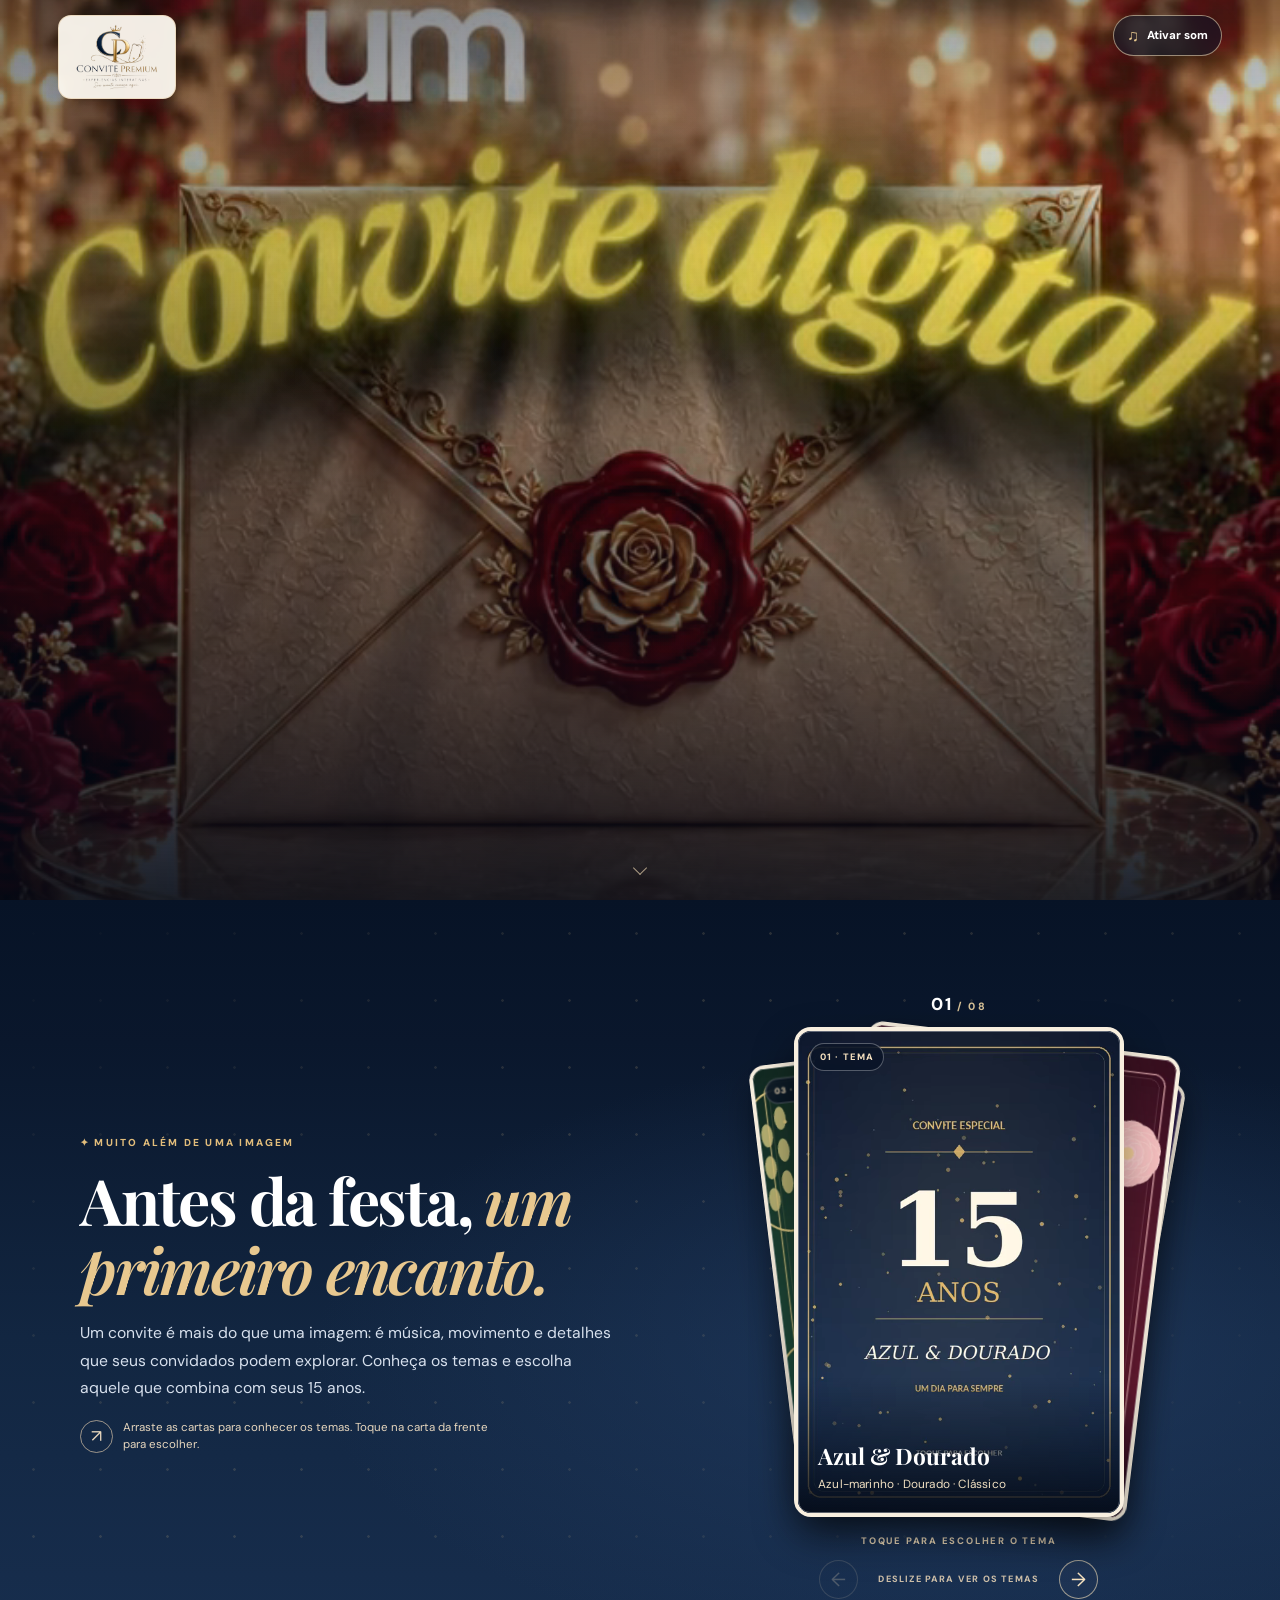
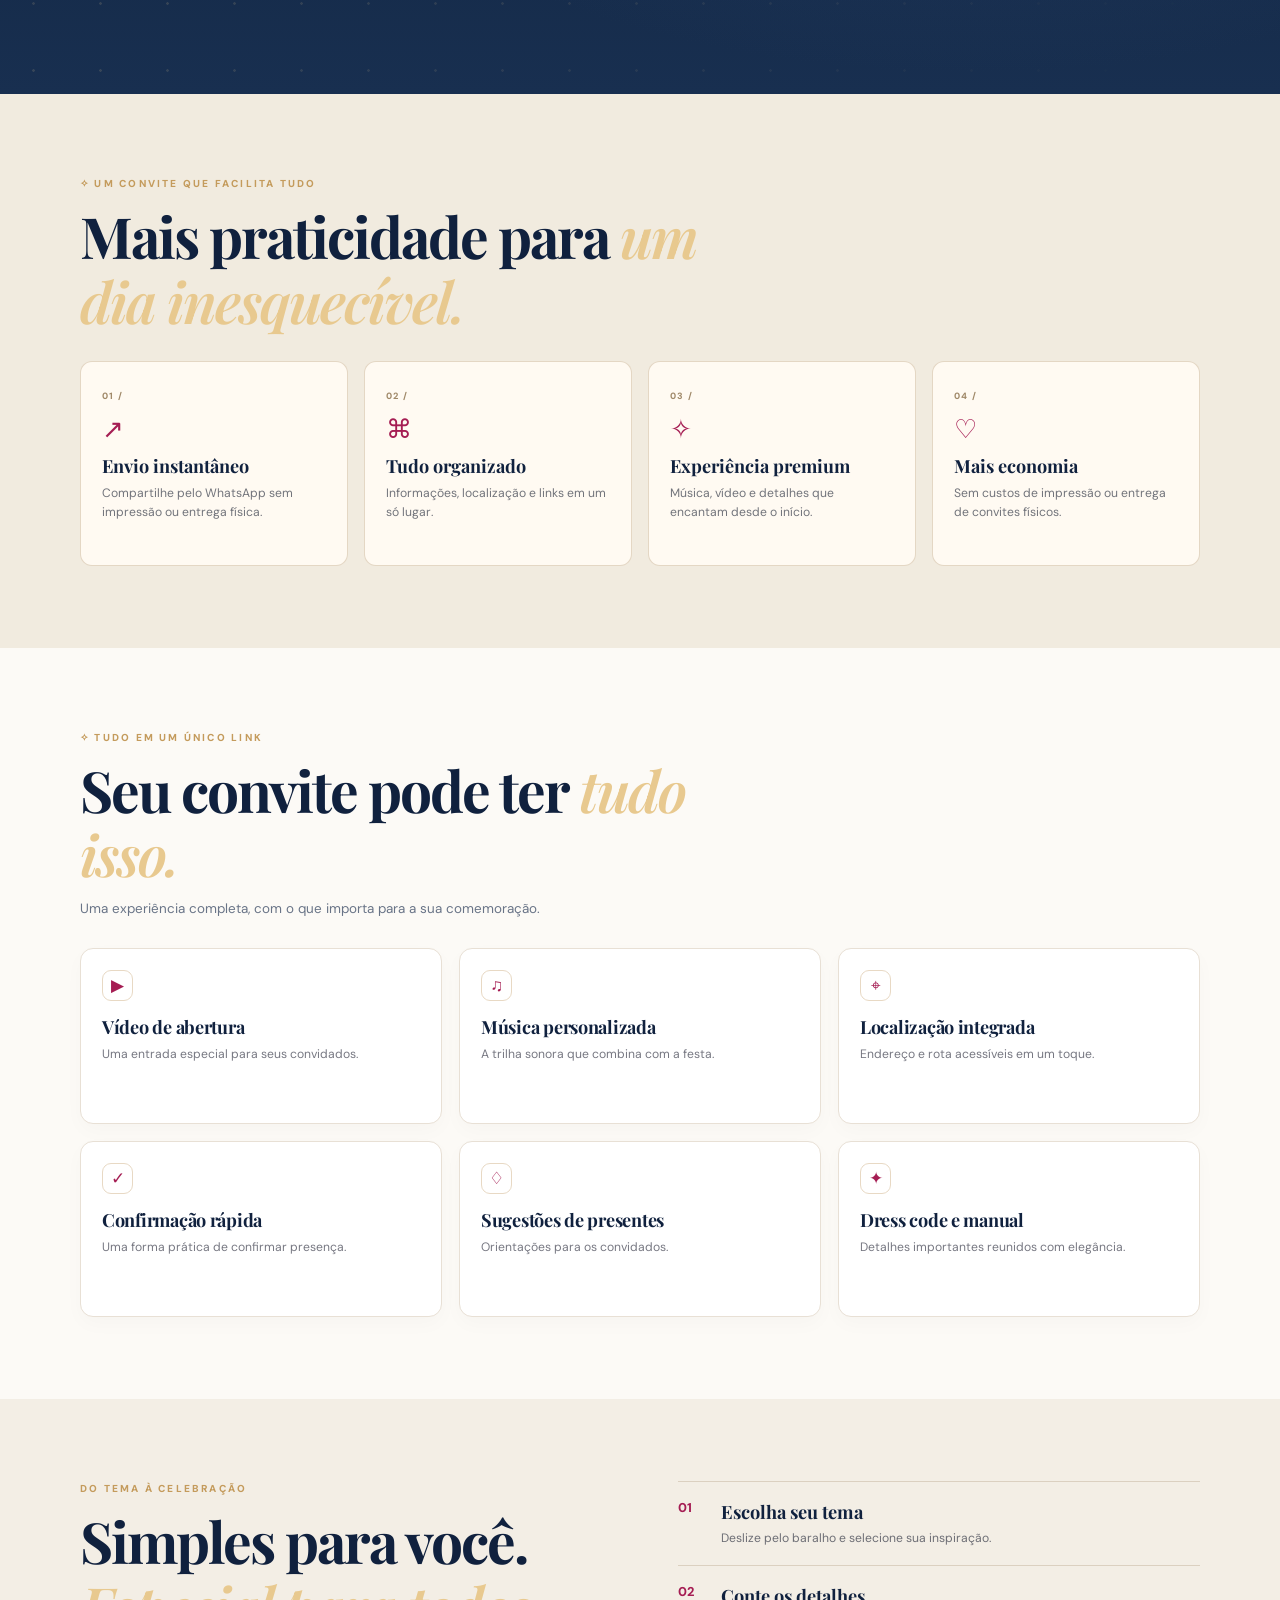
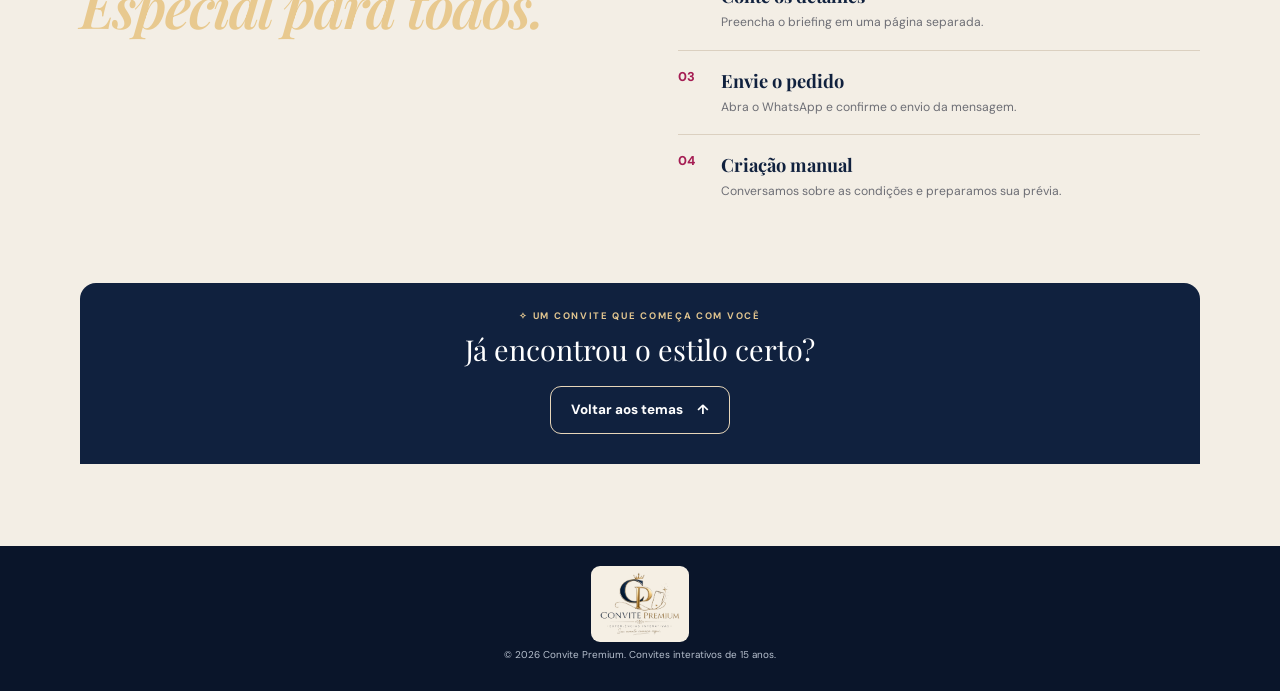
==== commit a9fbf8a6: "Add files via upload" ====
--- a/index.html
+++ b/index.html
@@ -8,7 +8,7 @@
   <meta property="og:type" content="website">
   <meta property="og:title" content="Convite Premium | Convites Digitais de 15 Anos">
   <meta property="og:description" content="Seus 15 anos começam antes da festa. Conheça os temas e escolha o seu convite.">
-  <meta property="og:image" content="https://premium-invites.github.io/LP-Catalogo/assets/video/vsl-preview-poster.webp">
+  <meta property="og:image" content="https://premium-invites.github.io/LP-Catalogo/assets/video/vsl-15anos-poster.webp">
   <title>Convite Premium | Seus 15 anos começam antes da festa</title>
   <link rel="preconnect" href="https://fonts.googleapis.com">
   <link rel="preconnect" href="https://fonts.gstatic.com" crossorigin>
@@ -22,9 +22,9 @@
     <!-- VSL: primeira tela do funil -->
     <section class="vsl-screen" id="inicio" aria-labelledby="introTitle">
       <div class="vsl-media" aria-hidden="true">
-        <video id="introVideo" class="vsl-video" autoplay muted loop playsinline preload="auto" poster="assets/video/vsl-preview-poster.webp">
-          <source src="assets/video/vsl-preview.mp4" type="video/mp4">
-          <source src="assets/video/vsl-preview.webm" type="video/webm">
+        <video id="introVideo" class="vsl-video" autoplay muted loop playsinline preload="auto" poster="assets/video/vsl-15anos-poster.webp">
+          <source src="assets/video/vsl-15anos.mp4" type="video/mp4">
+          <source src="assets/video/vsl-15anos.webm" type="video/webm">
         </video>
         <div class="vsl-fallback" id="videoFallback" hidden></div>
       </div>
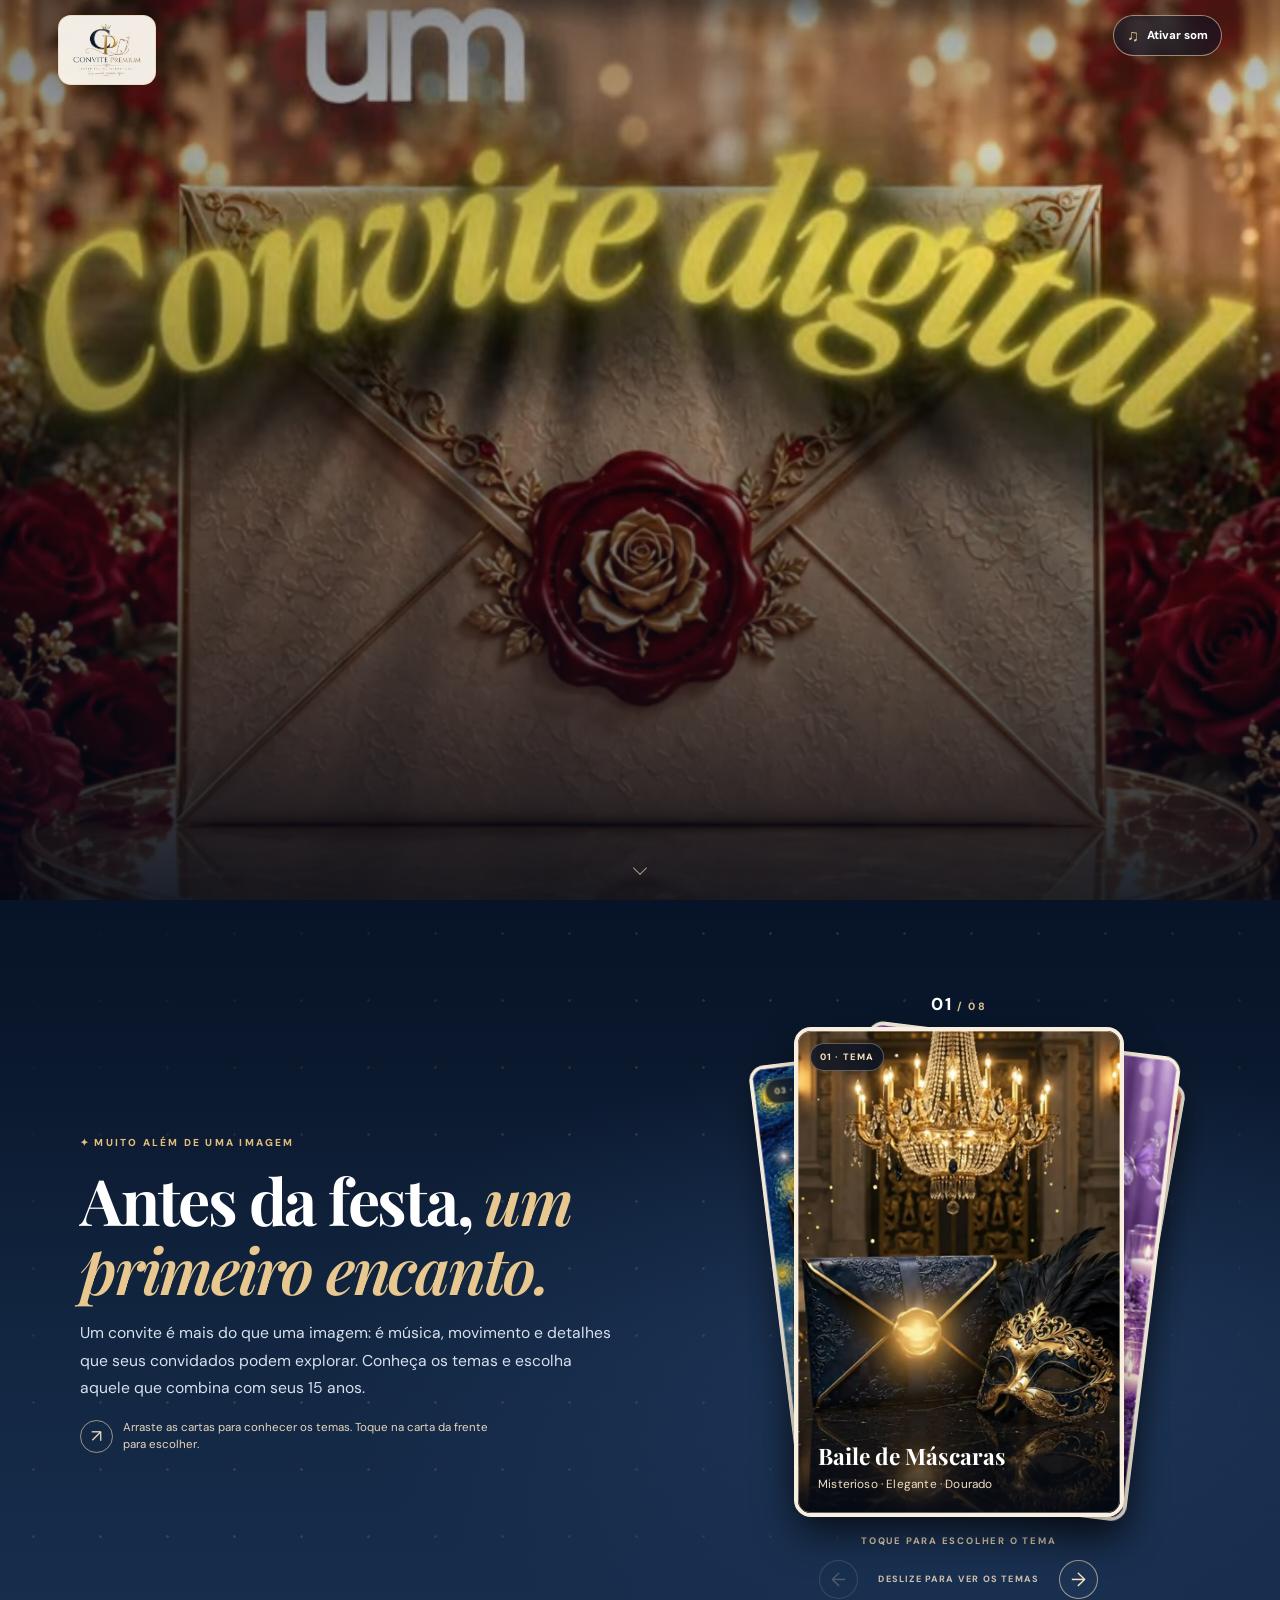
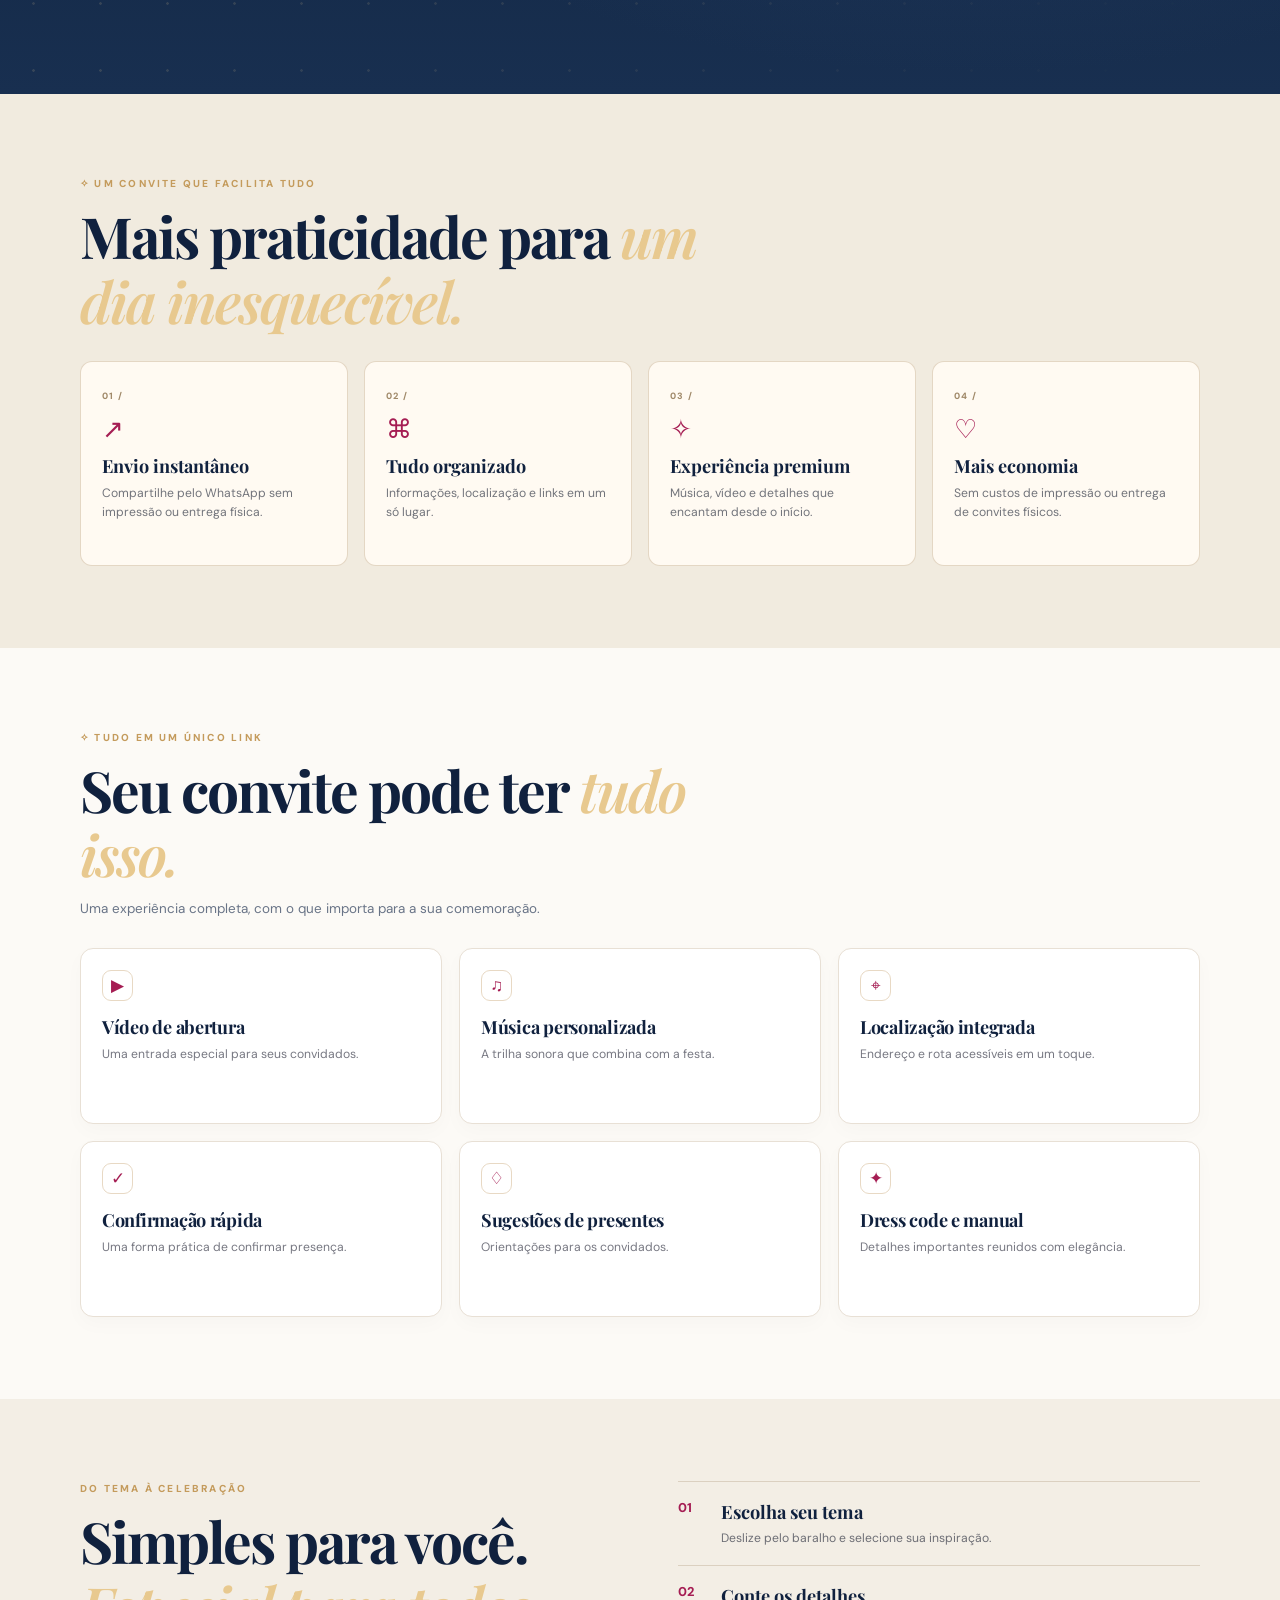
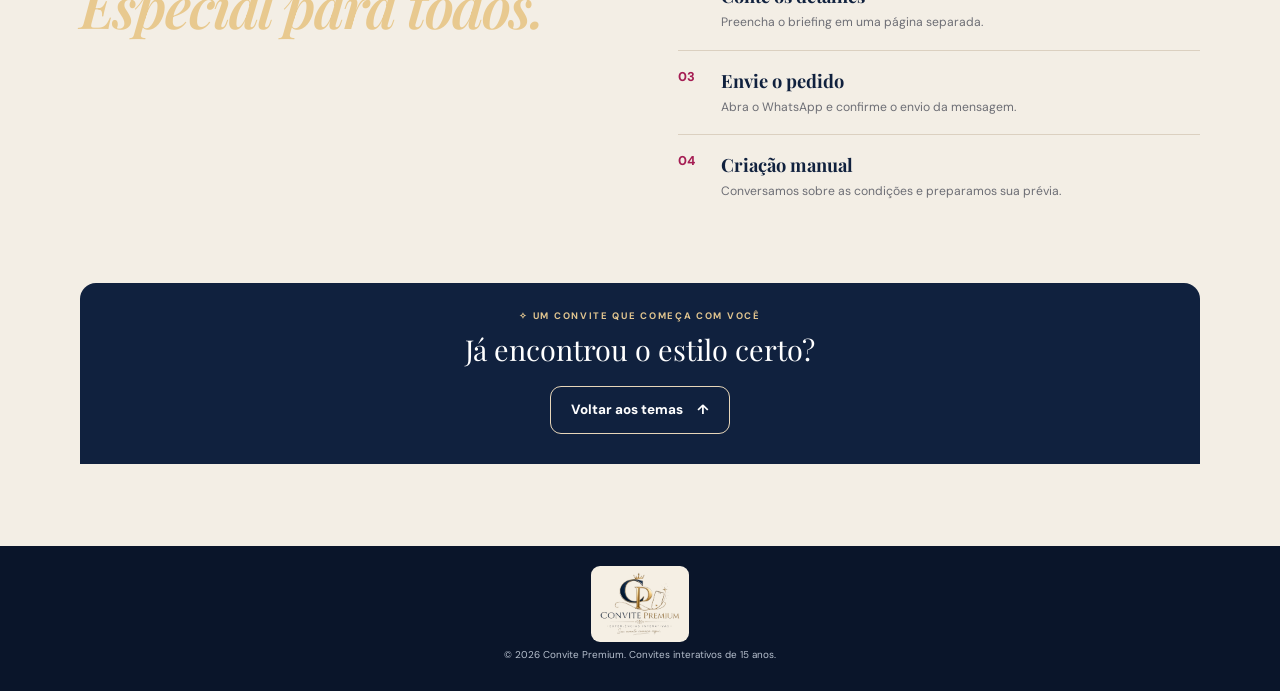
==== commit d634f79f: "Add files via upload" ====
--- a/index.html
+++ b/index.html
@@ -4,12 +4,14 @@
   <meta charset="utf-8">
   <meta name="viewport" content="width=device-width, initial-scale=1, viewport-fit=cover">
   <meta name="theme-color" content="#091326">
-  <meta name="description" content="Descubra os temas de convites digitais de 15 anos da Convite Premium. Escolha seu estilo e envie os detalhes da festa.">
+  <meta name="description" content="Conheça o catálogo de convites digitais personalizados da Convite Premium. Escolha o estilo que combina com a sua celebração.">
   <meta property="og:type" content="website">
-  <meta property="og:title" content="Convite Premium | Convites Digitais de 15 Anos">
-  <meta property="og:description" content="Seus 15 anos começam antes da festa. Conheça os temas e escolha o seu convite.">
-  <meta property="og:image" content="https://premium-invites.github.io/LP-Catalogo/assets/video/vsl-15anos-poster.webp">
-  <title>Convite Premium | Seus 15 anos começam antes da festa</title>
+  <meta name="twitter:card" content="summary_large_image">
+  <meta property="og:title" content="Convite Premium | Catálogo de Convites Digitais">
+  <meta property="og:description" content="Seu aniversário começa muito antes da festa. Conheça os temas e escolha o convite que combina com a sua celebração.">
+  <meta property="og:image" content="https://premium-invites.github.io/LP-Catalogo/assets/catalogo-whatsapp.webp">
+  <meta name="twitter:image" content="https://premium-invites.github.io/LP-Catalogo/assets/catalogo-whatsapp.webp">
+  <title>Convite Premium | Catálogo de Convites Digitais</title>
   <link rel="preconnect" href="https://fonts.googleapis.com">
   <link rel="preconnect" href="https://fonts.gstatic.com" crossorigin>
   <link href="https://fonts.googleapis.com/css2?family=DM+Sans:wght@400;500;600;700;800&family=Playfair+Display:ital,wght@0,500;0,600;0,700;1,600;1,700&display=swap" rel="stylesheet">
@@ -22,7 +24,7 @@
     <!-- VSL: primeira tela do funil -->
     <section class="vsl-screen" id="inicio" aria-labelledby="introTitle">
       <div class="vsl-media" aria-hidden="true">
-        <video id="introVideo" class="vsl-video" autoplay muted loop playsinline preload="auto" poster="assets/video/vsl-15anos-poster.webp">
+        <video id="introVideo" class="vsl-video" autoplay muted loop playsinline preload="auto" poster="assets/catalogo-whatsapp.webp">
           <source src="assets/video/vsl-15anos.mp4" type="video/mp4">
           <source src="assets/video/vsl-15anos.webm" type="video/webm">
         </video>
@@ -43,7 +45,7 @@
         <span>Toque para reproduzir o vídeo</span>
       </button>
       <div class="vsl-copy">
-        <h1 id="introTitle" class="vsl-headline">Seus 15 anos começam <em>antes da festa.</em></h1>
+        <h1 id="introTitle" class="vsl-headline">Seu aniversário começa <em>muito antes da festa.</em></h1>
         <p class="vsl-summary">Descubra como um convite digital transforma o primeiro contato com os seus convidados.</p>
         <a class="vsl-continue" id="continueButton" href="#catalogo" aria-label="Ver temas de convites">
           <span>Ver temas</span>
--- a/style.css
+++ b/style.css
@@ -6,7 +6,7 @@
 
 /* VSL — primeira tela, vídeo automático e silencioso */
 .vsl-screen{height:100vh;height:100svh;height:100dvh;min-height:620px;position:relative;isolation:isolate;overflow:hidden;background:#071326;color:#fff}.vsl-media,.vsl-overlay{position:absolute;inset:0}.vsl-media{z-index:-2;background:radial-gradient(ellipse at 50% 35%,#33466b 0,#111d36 44%,#050b18 100%)}.vsl-video{width:100%;height:100%;object-fit:cover;object-position:center center}.vsl-overlay{z-index:-1;pointer-events:none;background:linear-gradient(180deg,rgba(3,8,18,.38) 0%,rgba(3,8,18,.05) 28%,rgba(4,9,21,.28) 50%,rgba(4,9,21,.88) 100%),linear-gradient(90deg,rgba(4,9,20,.26),transparent 78%)}
-.vsl-header{position:absolute;z-index:5;top:max(15px,env(safe-area-inset-top));left:0;right:0;padding-inline:clamp(17px,5vw,58px);display:flex;align-items:flex-start;justify-content:space-between;gap:14px}.vsl-logo-wrap{display:grid;place-items:center;width:118px;min-height:80px;padding:7px 9px;background:rgba(250,246,238,.96);border:1px solid rgba(229,205,164,.55);border-radius:13px;box-shadow:0 9px 30px rgba(0,0,0,.18)}.vsl-logo{width:100%;height:auto;max-height:68px;object-fit:contain}
+.vsl-header{position:absolute;z-index:5;top:max(15px,env(safe-area-inset-top));left:0;right:0;padding-inline:clamp(17px,5vw,58px);display:flex;align-items:flex-start;justify-content:space-between;gap:14px}.vsl-logo-wrap{display:grid;place-items:center;width:98px;min-height:68px;padding:6px 8px;background:rgba(250,246,238,.96);border:1px solid rgba(229,205,164,.55);border-radius:13px;box-shadow:0 9px 30px rgba(0,0,0,.18)}.vsl-logo{width:100%;height:auto;max-height:56px;object-fit:contain}
 .sound-toggle{display:inline-flex;align-items:center;gap:8px;min-height:39px;padding:9px 13px;border:1px solid rgba(238,218,181,.58);border-radius:999px;background:rgba(7,18,38,.58);backdrop-filter:blur(12px);color:#fff;font-size:.72rem;font-weight:800;box-shadow:0 5px 22px rgba(0,0,0,.18);transition:background .25s,border-color .25s,transform .25s}.sound-toggle:hover,.sound-toggle.is-on{background:rgba(196,155,92,.25);border-color:var(--gold-light);transform:translateY(-1px)}.sound-icon{font-size:1rem;color:var(--gold-light)}
 .vsl-play-overlay{position:absolute;inset:0;z-index:4;width:100%;height:100%;border:0;background:rgba(4,10,22,.2);color:#fff;display:flex;flex-direction:column;align-items:center;justify-content:center;gap:13px;font-size:.82rem;font-weight:800;text-shadow:0 2px 12px #000}.vsl-play-icon{width:70px;height:70px;display:grid;place-items:center;padding-left:4px;border:1px solid rgba(242,218,178,.8);border-radius:50%;background:rgba(17,38,70,.7);font-size:1.45rem;box-shadow:0 10px 40px rgba(0,0,0,.35);animation:soft-pulse 2s ease-in-out infinite}
 .vsl-copy{position:absolute;z-index:3;left:clamp(21px,6vw,78px);right:clamp(21px,6vw,78px);bottom:max(48px,calc(env(safe-area-inset-bottom) + 34px));max-width:760px}.vsl-headline,.vsl-summary,.vsl-continue{opacity:0;transform:translate3d(0,32px,0);pointer-events:none;transition:opacity 1s cubic-bezier(.2,.7,.2,1),transform 1s cubic-bezier(.2,.7,.2,1)}.vsl-headline.is-visible,.vsl-summary.is-visible,.vsl-continue.is-visible{opacity:1;transform:translate3d(0,0,0);pointer-events:auto}.vsl-headline{font-size:clamp(2.45rem,8.2vw,5.1rem);line-height:1.04;letter-spacing:-.035em;max-width:760px;margin:0 0 15px;text-shadow:0 4px 26px rgba(0,0,0,.35)}.vsl-headline em{color:#e8c88e}.vsl-summary{font-size:clamp(.86rem,2vw,1.02rem);line-height:1.62;color:#f3eee6;max-width:570px;margin:0 0 25px;text-shadow:0 2px 12px rgba(0,0,0,.42)}
@@ -49,7 +49,7 @@
   .benefits-grid{grid-template-columns:repeat(4,minmax(0,1fr))}.benefit-card{min-height:205px}.features-grid{grid-template-columns:repeat(3,minmax(0,1fr));gap:17px}.feature-card{min-height:176px}.process-layout{grid-template-columns:1fr 1fr;gap:75px}.final-band{margin-top:65px}
 }
 @media (max-width:390px){
-  .vsl-screen{min-height:590px}.vsl-logo-wrap{width:102px;min-height:70px}.vsl-logo{max-height:58px}.sound-toggle{font-size:.65rem;padding:8px 10px}.vsl-copy{left:19px;right:19px;bottom:max(42px,calc(env(safe-area-inset-bottom) + 30px))}.vsl-headline{font-size:2.42rem;line-height:1.04}.vsl-summary{font-size:.82rem;margin-bottom:20px}.vsl-continue{min-height:58px;font-size:1.06rem}
+  .vsl-screen{min-height:590px}.vsl-logo-wrap{width:88px;min-height:62px}.vsl-logo{max-height:50px}.sound-toggle{font-size:.65rem;padding:8px 10px}.vsl-copy{left:19px;right:19px;bottom:max(42px,calc(env(safe-area-inset-bottom) + 30px))}.vsl-headline{font-size:2.42rem;line-height:1.04}.vsl-summary{font-size:.82rem;margin-bottom:20px}.vsl-continue{min-height:58px;font-size:1.06rem}
   .site-header-inner{width:calc(100% - 24px);gap:7px;min-height:66px}.brand-link{width:77px;height:52px;padding:4px 5px}.site-header-title{font-size:1.08rem}.header-anchor{font-size:.61rem;padding:8px 9px}
   .showcase-top{padding:43px 0 55px}.showcase-copy h2{font-size:2.52rem}.showcase-description{font-size:.82rem}.showcase-legend{font-size:.67rem}.deck-stage{width:min(73vw,270px);height:min(108vw,382px);min-height:300px}.deck-card-overlay{padding:45px 13px 14px}.deck-card-overlay strong{font-size:1.06rem}.deck-card-overlay small{font-size:.62rem}.deck-instruction{font-size:.53rem}.deck-controls{gap:14px}.deck-arrow{width:36px;height:36px}.deck-swipe-hint{font-size:.51rem}
   .benefit-card{padding:12px 10px}.benefit-card h3,.feature-card h3{font-size:.92rem}.feature-card{padding:12px 10px}.feature-card p,.benefit-card p{font-size:.65rem}.field-pair{grid-template-columns:1fr;gap:15px}.chosen-theme{gap:9px;padding:12px}.chosen-symbol{width:49px;height:64px}.chosen-theme strong{font-size:.98rem}.chosen-theme>a{font-size:.65rem}
@@ -64,3 +64,43 @@
   .site-header-quiz .site-header-inner{min-height:66px}
   .quiz-back-link{font-size:.68rem;padding:9px 13px}
 }
+
+
+/* V7 — roleta de idade, de 1 a 99 anos */
+.age-wheel-trigger{
+  width:100%;min-height:52px;padding:12px 15px;border:1px solid #dedde0;border-radius:10px;
+  background:#fff;color:#26334a;display:flex;align-items:center;justify-content:space-between;
+  font-size:.9rem;font-weight:700;text-align:left;box-shadow:0 4px 14px rgba(20,32,52,.035)
+}
+.age-wheel-trigger:focus-visible{outline:3px solid rgba(196,155,92,.35);outline-offset:2px}
+.age-wheel-chevron{font-size:1.25rem;color:var(--gold);line-height:1}
+.age-wheel-backdrop{
+  position:fixed;inset:0;z-index:1000;background:rgba(5,12,25,.62);backdrop-filter:blur(5px);
+  display:flex;align-items:center;justify-content:center;padding:20px
+}
+.age-wheel-dialog{
+  width:min(100%,370px);background:linear-gradient(150deg,#fffefa,#f5efe5);
+  border:1px solid #dfc89f;border-radius:22px;padding:19px 18px 17px;
+  box-shadow:0 25px 90px rgba(0,0,0,.32);animation:age-wheel-enter .24s ease-out both
+}
+@keyframes age-wheel-enter{from{opacity:0;transform:translateY(12px) scale(.98)}to{opacity:1;transform:translateY(0) scale(1)}}
+.age-wheel-heading{display:flex;align-items:center;justify-content:space-between;color:#152b4c;font-family:var(--serif);font-size:1.25rem;font-weight:700}
+.age-wheel-heading button{width:34px;height:34px;border:0;border-radius:50%;background:#eee5d7;color:#70552d;font-size:1.35rem}
+.age-wheel-caption{font-size:.72rem;color:#778092;margin:5px 0 13px}
+.age-wheel-window{
+  height:220px;overflow-y:auto;overscroll-behavior:contain;scroll-snap-type:y mandatory;
+  scrollbar-width:none;position:relative;padding-block:88px;mask-image:linear-gradient(to bottom,transparent 0%,#000 20%,#000 80%,transparent 100%);
+  -webkit-mask-image:linear-gradient(to bottom,transparent 0%,#000 20%,#000 80%,transparent 100%);
+}
+.age-wheel-window::-webkit-scrollbar{display:none}
+.age-wheel-option{
+  width:100%;height:44px;display:flex;align-items:center;justify-content:center;
+  scroll-snap-align:center;border:0;border-radius:10px;background:transparent;color:#8b8d93;
+  font-size:1.02rem;font-weight:500;transition:background .15s,color .15s,transform .15s
+}
+.age-wheel-option.is-selected{background:linear-gradient(100deg,#f0d8a6,#d7ae68);color:#172b49;font-weight:800;transform:scale(1.025);box-shadow:0 5px 18px rgba(166,125,55,.18)}
+.age-wheel-actions{display:grid;grid-template-columns:1fr 1.4fr;gap:10px;margin-top:13px}
+.age-wheel-actions button{min-height:46px;border-radius:11px;font-weight:800;font-size:.78rem}
+.age-wheel-cancel{border:1px solid #dfd4c3;background:#fff;color:#536075}
+.age-wheel-confirm{border:1px solid #c79c58;background:linear-gradient(100deg,#e9c985,#c89b55);color:#152846}
+@media (prefers-reduced-motion:reduce){.age-wheel-dialog{animation:none}.age-wheel-option{transition:none}}
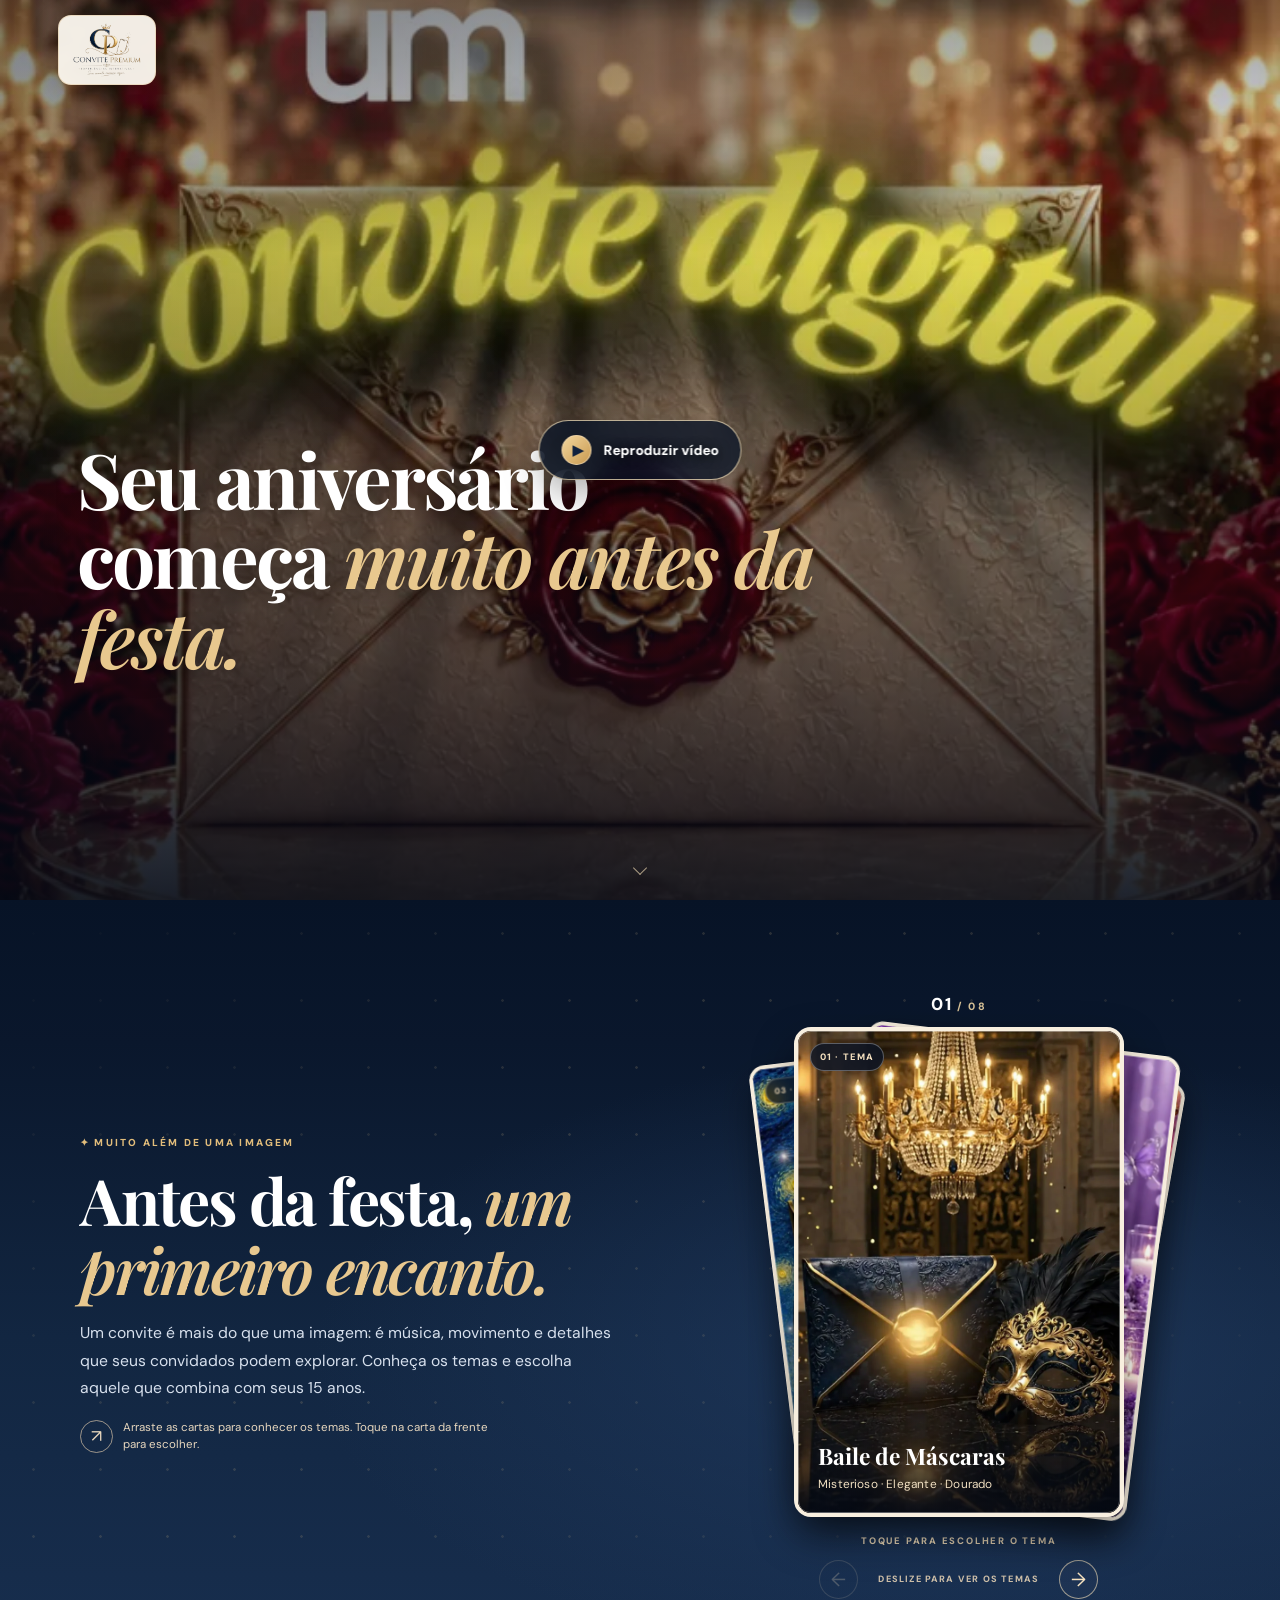
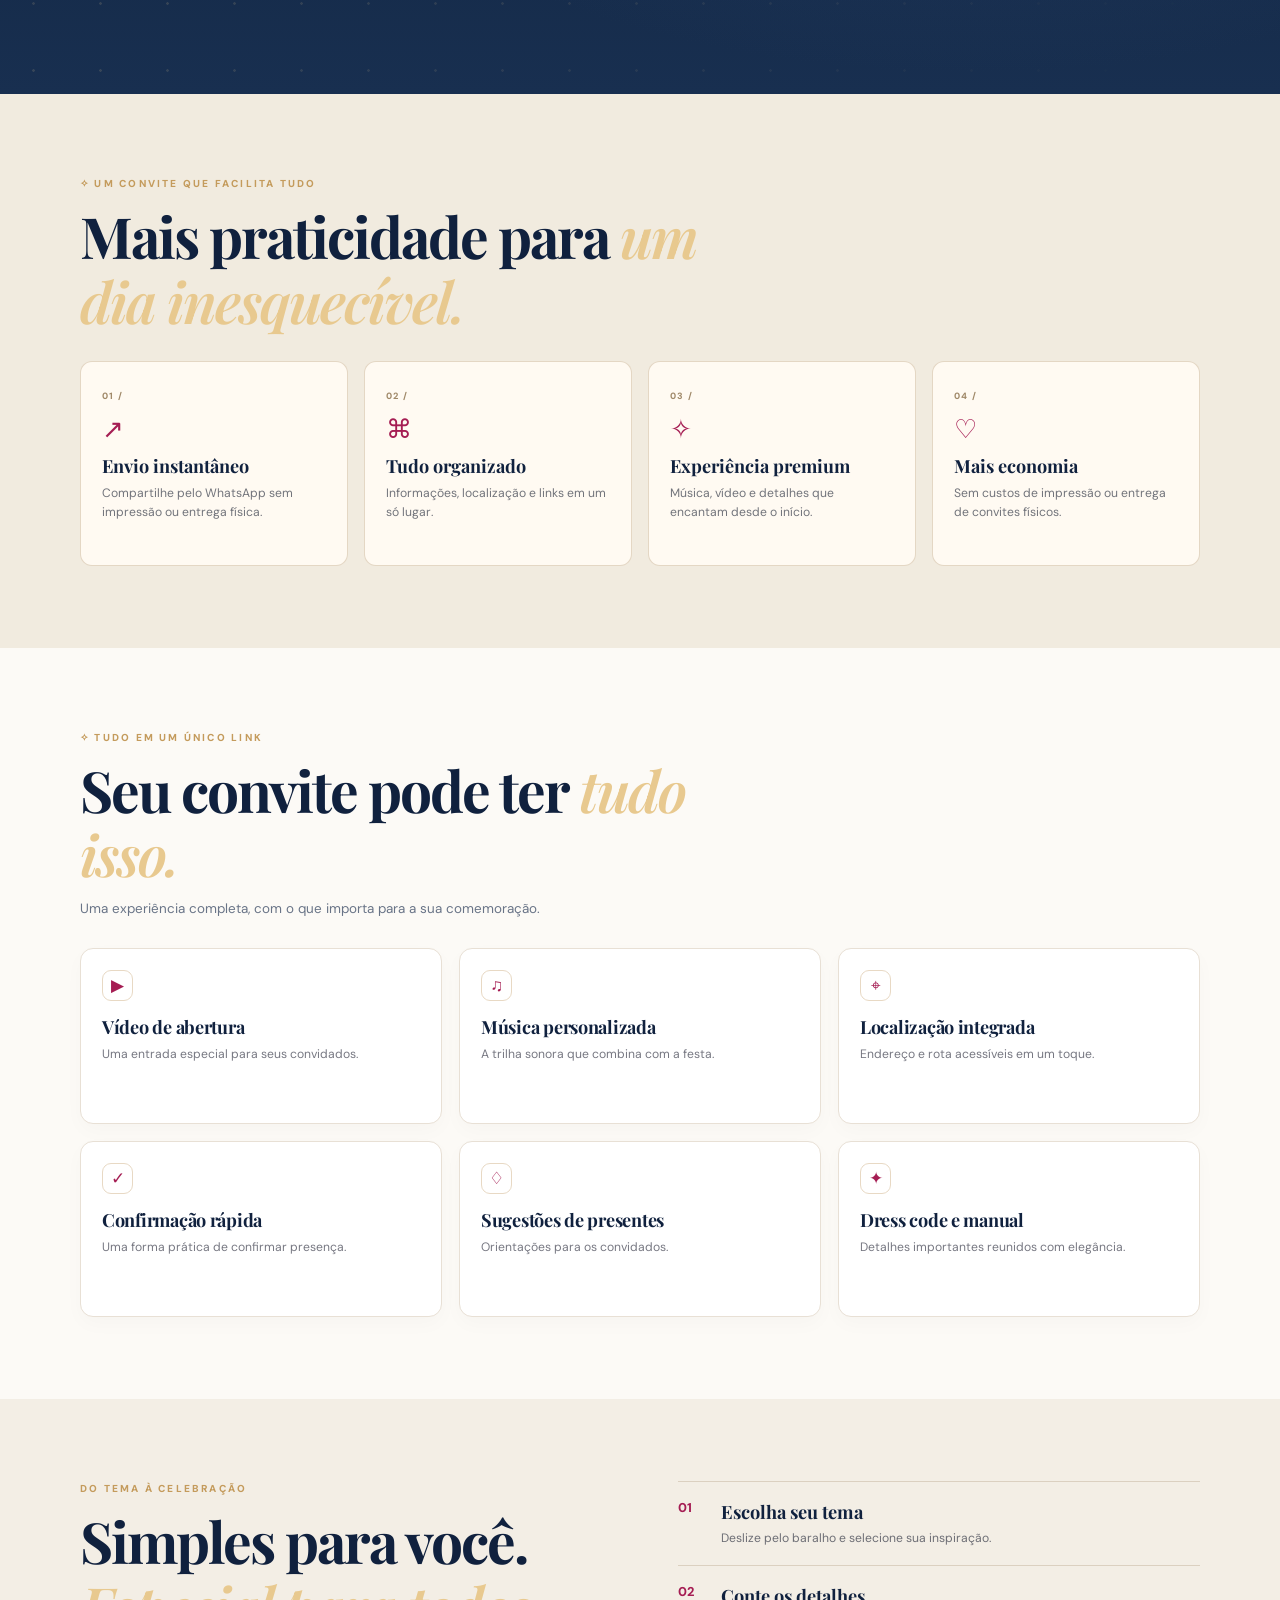
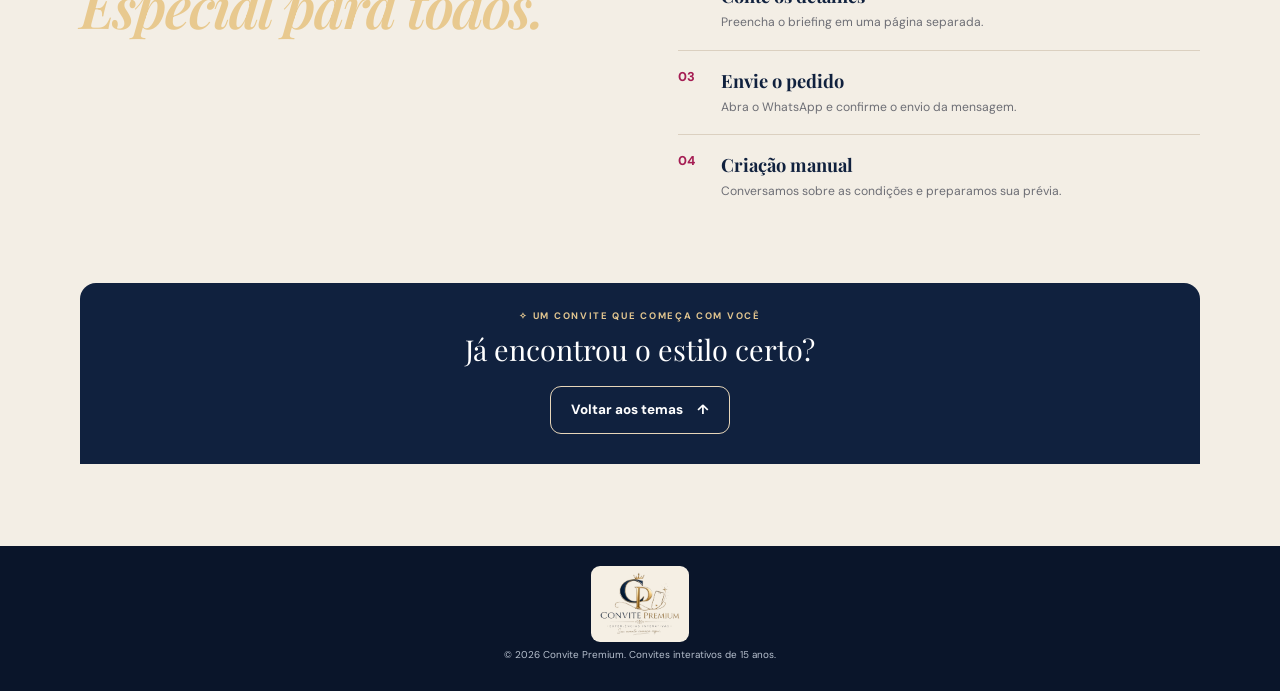
==== commit efb9ffc1: "Add files via upload" ====
--- a/index.html
+++ b/index.html
@@ -24,7 +24,7 @@
     <!-- VSL: primeira tela do funil -->
     <section class="vsl-screen" id="inicio" aria-labelledby="introTitle">
       <div class="vsl-media" aria-hidden="true">
-        <video id="introVideo" class="vsl-video" autoplay muted loop playsinline preload="auto" poster="assets/catalogo-whatsapp.webp">
+        <video id="introVideo" class="vsl-video" loop playsinline preload="metadata" poster="assets/catalogo-whatsapp.webp">
           <source src="assets/video/vsl-15anos.mp4" type="video/mp4">
           <source src="assets/video/vsl-15anos.webm" type="video/webm">
         </video>
@@ -35,14 +35,14 @@
         <a class="vsl-logo-wrap" href="#inicio" aria-label="Convite Premium — início">
           <img class="vsl-logo" src="assets/logo-convite-premium.webp" width="132" height="102" alt="Convite Premium">
         </a>
-        <button type="button" class="sound-toggle" id="soundButton" aria-pressed="false" aria-label="Ativar som do vídeo">
+        <button type="button" class="sound-toggle" id="soundButton" aria-pressed="true" aria-label="Desativar som do vídeo" hidden>
           <span class="sound-icon" aria-hidden="true">♫</span>
-          <span id="soundButtonText">Ativar som</span>
+          <span id="soundButtonText">Desativar som</span>
         </button>
       </header>
-      <button type="button" class="vsl-play-overlay" id="vslPlayOverlay" hidden>
+      <button type="button" class="vsl-play-overlay" id="vslPlayOverlay" aria-label="Reproduzir vídeo com som">
         <span class="vsl-play-icon" aria-hidden="true">▶</span>
-        <span>Toque para reproduzir o vídeo</span>
+        <span>Reproduzir vídeo</span>
       </button>
       <div class="vsl-copy">
         <h1 id="introTitle" class="vsl-headline">Seu aniversário começa <em>muito antes da festa.</em></h1>
--- a/style.css
+++ b/style.css
@@ -8,7 +8,7 @@
 .vsl-screen{height:100vh;height:100svh;height:100dvh;min-height:620px;position:relative;isolation:isolate;overflow:hidden;background:#071326;color:#fff}.vsl-media,.vsl-overlay{position:absolute;inset:0}.vsl-media{z-index:-2;background:radial-gradient(ellipse at 50% 35%,#33466b 0,#111d36 44%,#050b18 100%)}.vsl-video{width:100%;height:100%;object-fit:cover;object-position:center center}.vsl-overlay{z-index:-1;pointer-events:none;background:linear-gradient(180deg,rgba(3,8,18,.38) 0%,rgba(3,8,18,.05) 28%,rgba(4,9,21,.28) 50%,rgba(4,9,21,.88) 100%),linear-gradient(90deg,rgba(4,9,20,.26),transparent 78%)}
 .vsl-header{position:absolute;z-index:5;top:max(15px,env(safe-area-inset-top));left:0;right:0;padding-inline:clamp(17px,5vw,58px);display:flex;align-items:flex-start;justify-content:space-between;gap:14px}.vsl-logo-wrap{display:grid;place-items:center;width:98px;min-height:68px;padding:6px 8px;background:rgba(250,246,238,.96);border:1px solid rgba(229,205,164,.55);border-radius:13px;box-shadow:0 9px 30px rgba(0,0,0,.18)}.vsl-logo{width:100%;height:auto;max-height:56px;object-fit:contain}
 .sound-toggle{display:inline-flex;align-items:center;gap:8px;min-height:39px;padding:9px 13px;border:1px solid rgba(238,218,181,.58);border-radius:999px;background:rgba(7,18,38,.58);backdrop-filter:blur(12px);color:#fff;font-size:.72rem;font-weight:800;box-shadow:0 5px 22px rgba(0,0,0,.18);transition:background .25s,border-color .25s,transform .25s}.sound-toggle:hover,.sound-toggle.is-on{background:rgba(196,155,92,.25);border-color:var(--gold-light);transform:translateY(-1px)}.sound-icon{font-size:1rem;color:var(--gold-light)}
-.vsl-play-overlay{position:absolute;inset:0;z-index:4;width:100%;height:100%;border:0;background:rgba(4,10,22,.2);color:#fff;display:flex;flex-direction:column;align-items:center;justify-content:center;gap:13px;font-size:.82rem;font-weight:800;text-shadow:0 2px 12px #000}.vsl-play-icon{width:70px;height:70px;display:grid;place-items:center;padding-left:4px;border:1px solid rgba(242,218,178,.8);border-radius:50%;background:rgba(17,38,70,.7);font-size:1.45rem;box-shadow:0 10px 40px rgba(0,0,0,.35);animation:soft-pulse 2s ease-in-out infinite}
+.vsl-play-overlay{position:absolute;z-index:4;left:50%;top:50%;transform:translate(-50%,-50%);width:auto;height:auto;min-width:190px;min-height:58px;padding:14px 22px;border:1px solid rgba(238,218,181,.78);border-radius:999px;background:rgba(7,18,38,.78);backdrop-filter:blur(12px);color:#fff;display:flex;flex-direction:row;align-items:center;justify-content:center;gap:12px;font-size:.86rem;font-weight:800;text-shadow:0 2px 12px #000;box-shadow:0 12px 38px rgba(0,0,0,.28);cursor:pointer}.vsl-play-icon{width:70px;height:70px;display:grid;place-items:center;padding-left:4px;border:1px solid rgba(242,218,178,.8);border-radius:50%;background:rgba(17,38,70,.7);font-size:1.45rem;box-shadow:0 10px 40px rgba(0,0,0,.35);animation:soft-pulse 2s ease-in-out infinite}
 .vsl-copy{position:absolute;z-index:3;left:clamp(21px,6vw,78px);right:clamp(21px,6vw,78px);bottom:max(48px,calc(env(safe-area-inset-bottom) + 34px));max-width:760px}.vsl-headline,.vsl-summary,.vsl-continue{opacity:0;transform:translate3d(0,32px,0);pointer-events:none;transition:opacity 1s cubic-bezier(.2,.7,.2,1),transform 1s cubic-bezier(.2,.7,.2,1)}.vsl-headline.is-visible,.vsl-summary.is-visible,.vsl-continue.is-visible{opacity:1;transform:translate3d(0,0,0);pointer-events:auto}.vsl-headline{font-size:clamp(2.45rem,8.2vw,5.1rem);line-height:1.04;letter-spacing:-.035em;max-width:760px;margin:0 0 15px;text-shadow:0 4px 26px rgba(0,0,0,.35)}.vsl-headline em{color:#e8c88e}.vsl-summary{font-size:clamp(.86rem,2vw,1.02rem);line-height:1.62;color:#f3eee6;max-width:570px;margin:0 0 25px;text-shadow:0 2px 12px rgba(0,0,0,.42)}
 .vsl-continue{position:relative;isolation:isolate;overflow:hidden;display:flex;align-items:center;justify-content:center;gap:0;text-align:center;width:min(100%,365px);min-height:62px;padding:15px 22px;border-radius:15px;border:1px solid rgba(255,238,203,.68);background:linear-gradient(110deg,#d5b06e,#f0d49b 52%,#c99c57);color:#17233b;font-size:1.12rem;font-weight:900;letter-spacing:.01em;box-shadow:0 12px 38px rgba(3,9,20,.34),0 0 0 1px rgba(255,255,255,.12) inset;transition:opacity 1s cubic-bezier(.2,.7,.2,1),transform 1s cubic-bezier(.2,.7,.2,1),box-shadow .3s}.vsl-continue.is-visible{animation:cta-float 3.4s ease-in-out infinite 1s}.vsl-continue::after{content:"";position:absolute;z-index:-1;left:50%;top:50%;width:15px;height:15px;border-radius:50%;border:2px solid rgba(255,255,255,.92);opacity:0;transform:translate(-50%,-50%) scale(.1)}.vsl-continue.ripple-active::after{animation:water-ripple .72s ease-out}
 .vsl-bottom-cue{position:absolute;z-index:2;bottom:13px;left:50%;width:30px;height:24px;transform:translateX(-50%);opacity:.65}.vsl-bottom-cue span{display:block;width:10px;height:10px;border-right:1px solid #f5dfb7;border-bottom:1px solid #f5dfb7;transform:rotate(45deg);margin:0 auto;animation:arrow-bob 1.8s ease-in-out infinite}
@@ -104,3 +104,9 @@
 .age-wheel-cancel{border:1px solid #dfd4c3;background:#fff;color:#536075}
 .age-wheel-confirm{border:1px solid #c79c58;background:linear-gradient(100deg,#e9c985,#c89b55);color:#152846}
 @media (prefers-reduced-motion:reduce){.age-wheel-dialog{animation:none}.age-wheel-option{transition:none}}
+
+.vsl-play-overlay .vsl-play-icon{width:30px;height:30px;border-radius:50%;display:grid;place-items:center;padding-left:2px;background:linear-gradient(135deg,#f2d69d,#c99a51);color:#10213e;text-shadow:none;font-size:.85rem;flex:none}
+.vsl-play-overlay:active{transform:translate(-50%,-50%) scale(.97)}
+.vsl-play-overlay[hidden]{display:none!important}
+#dataEvento{letter-spacing:.035em}
+.field-help{display:block;font-size:.68rem;line-height:1.45;color:#858995;margin:1px 0 0}
